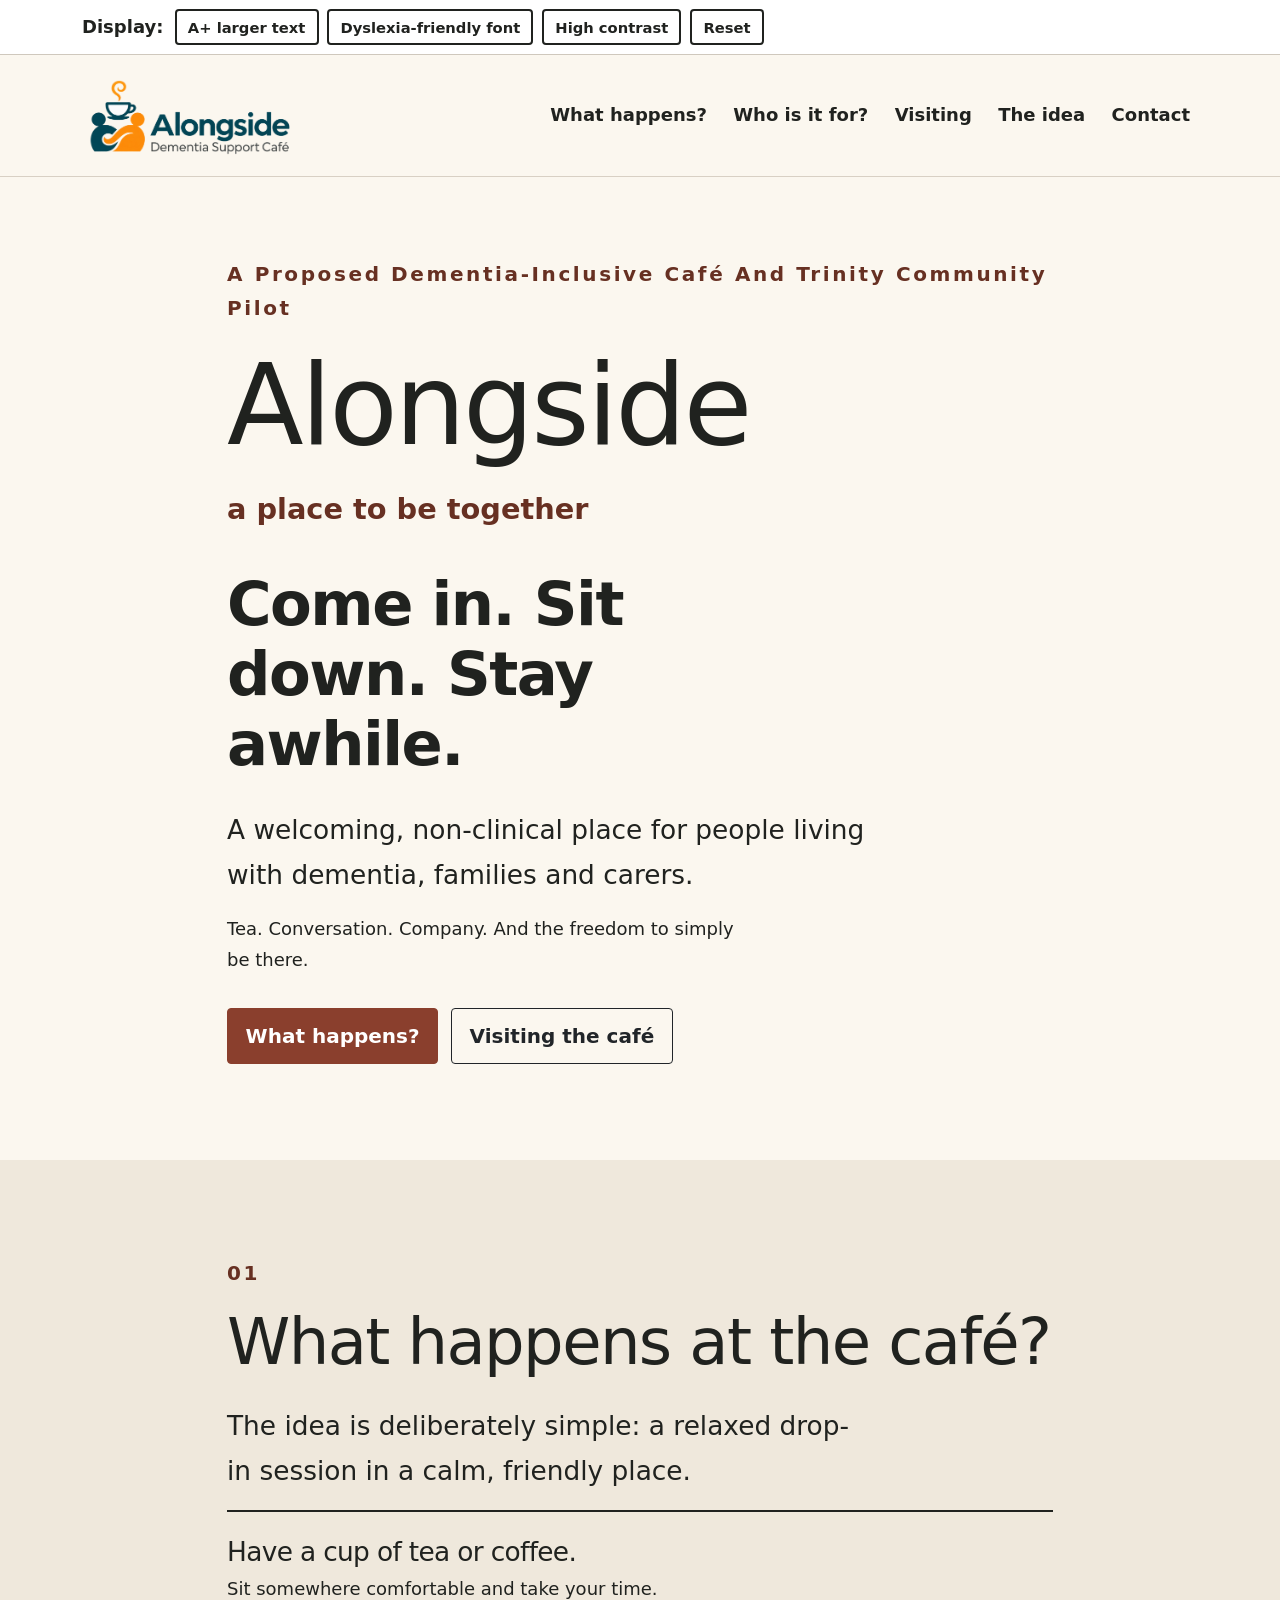
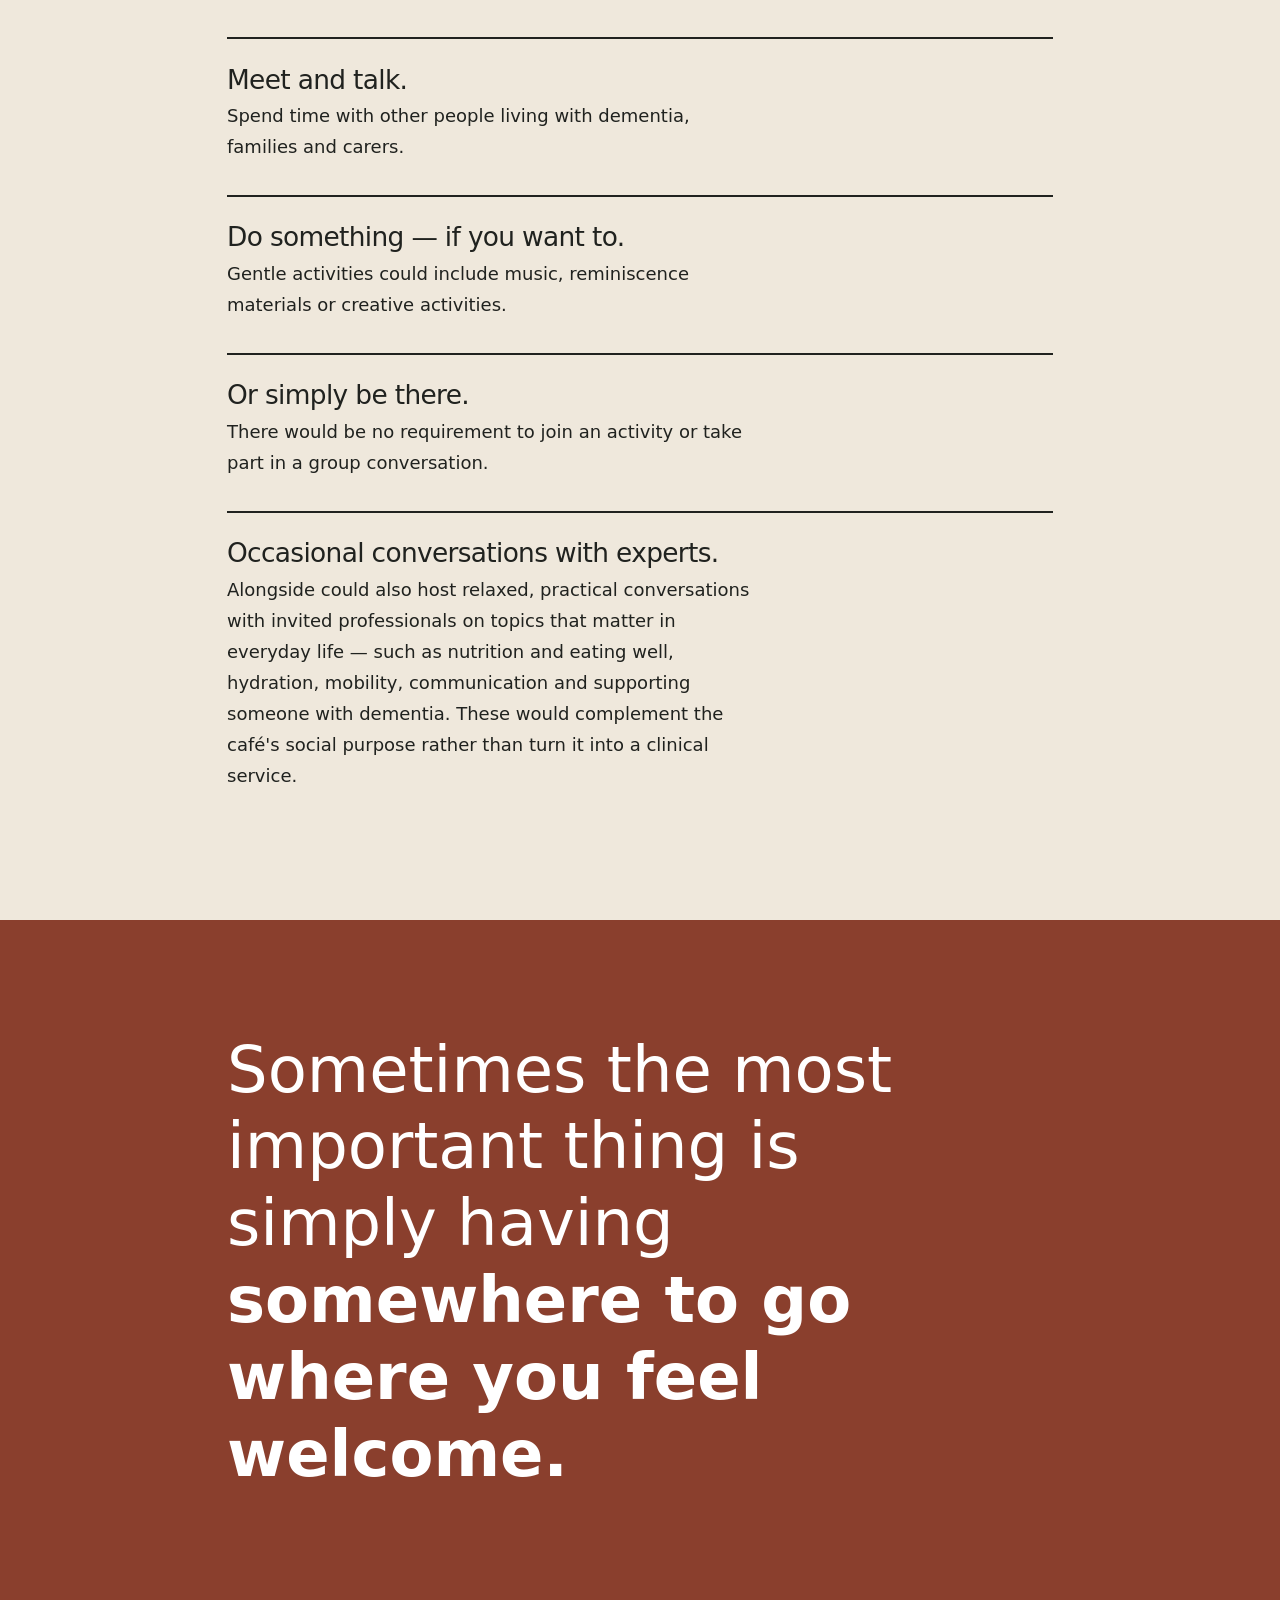
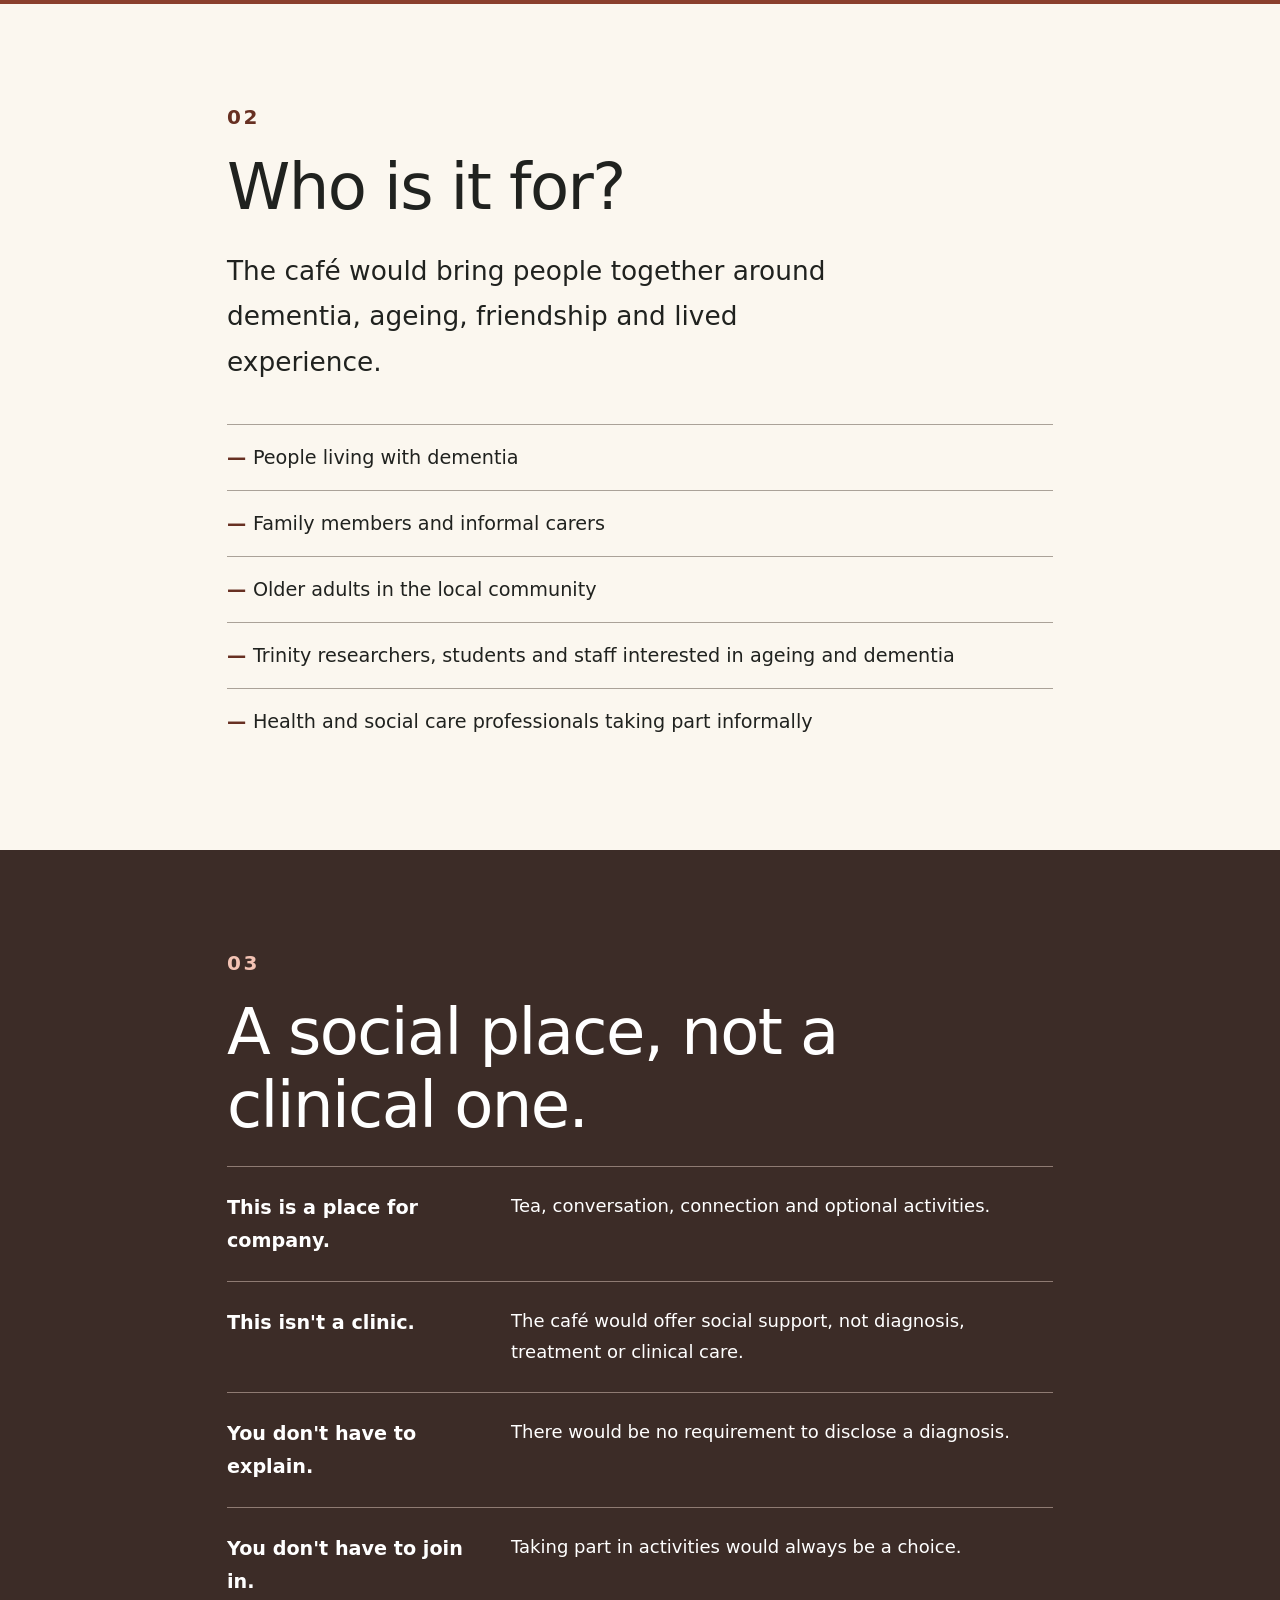
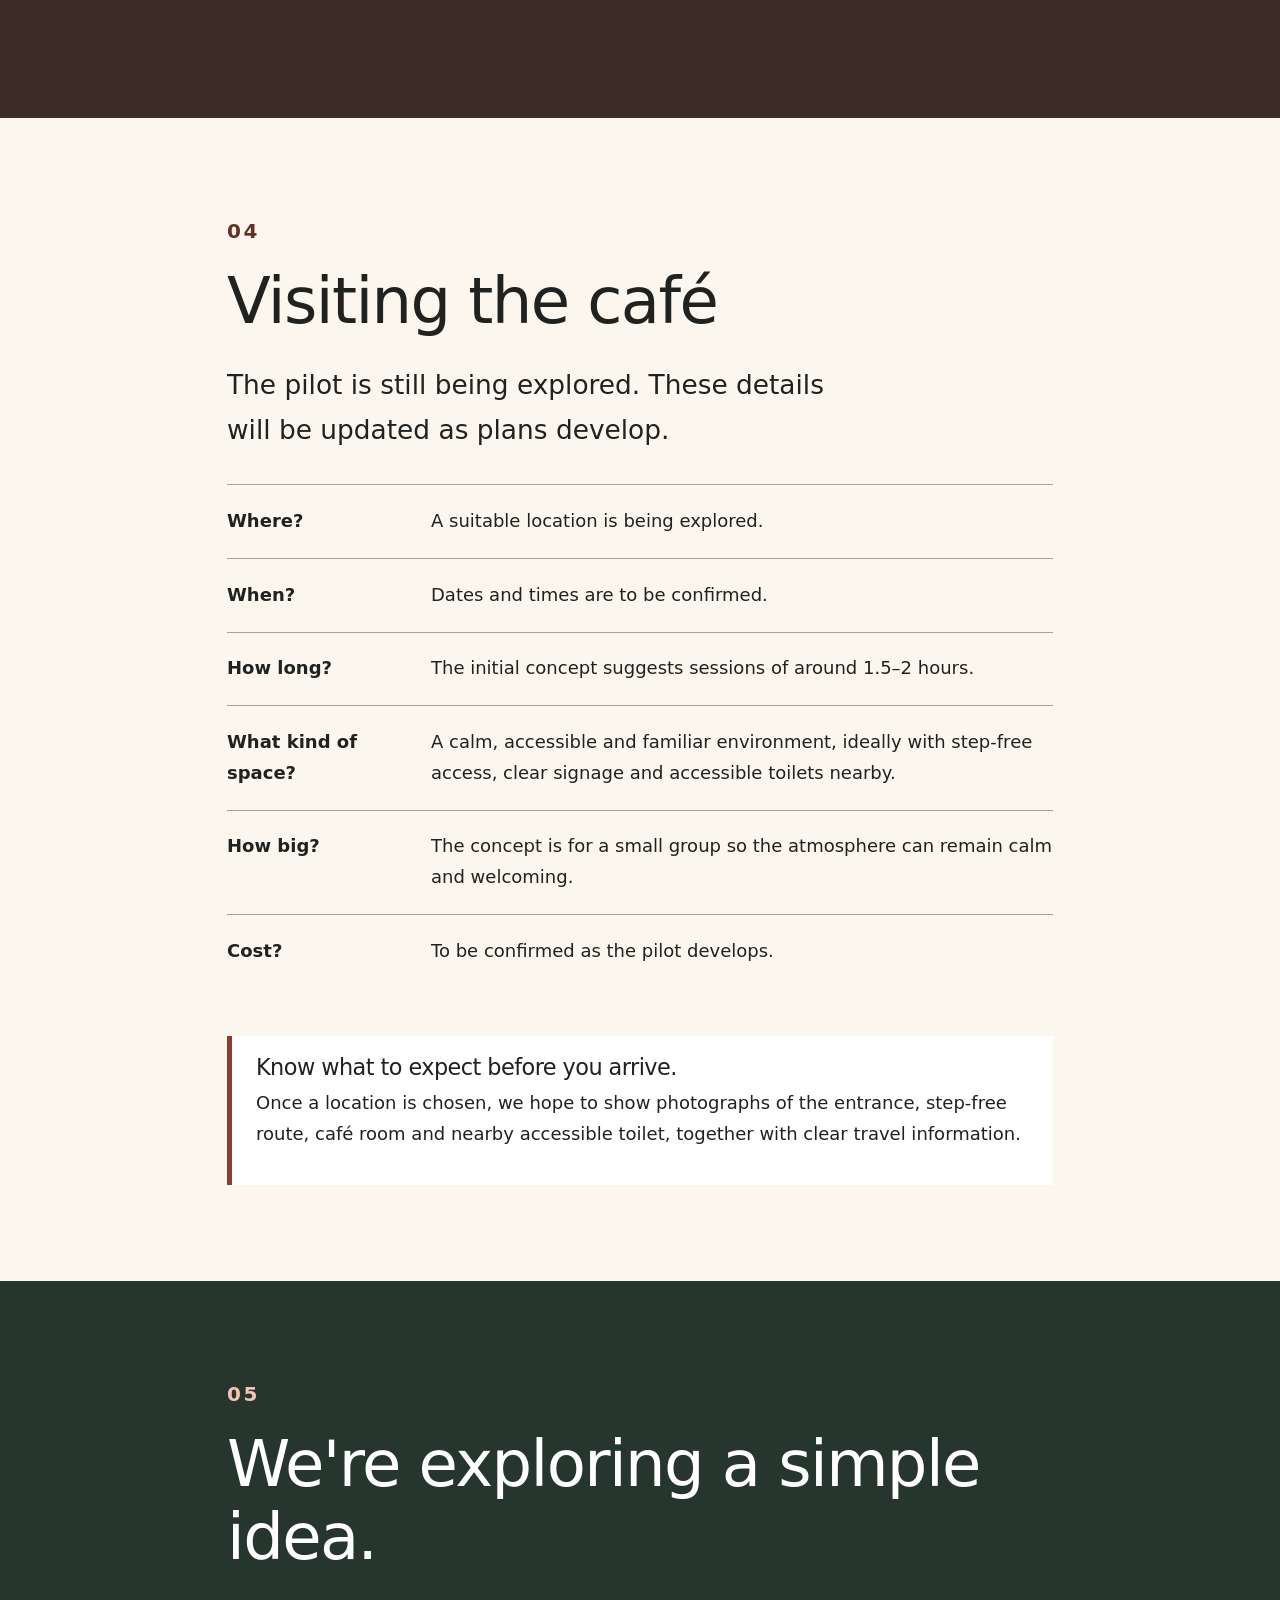
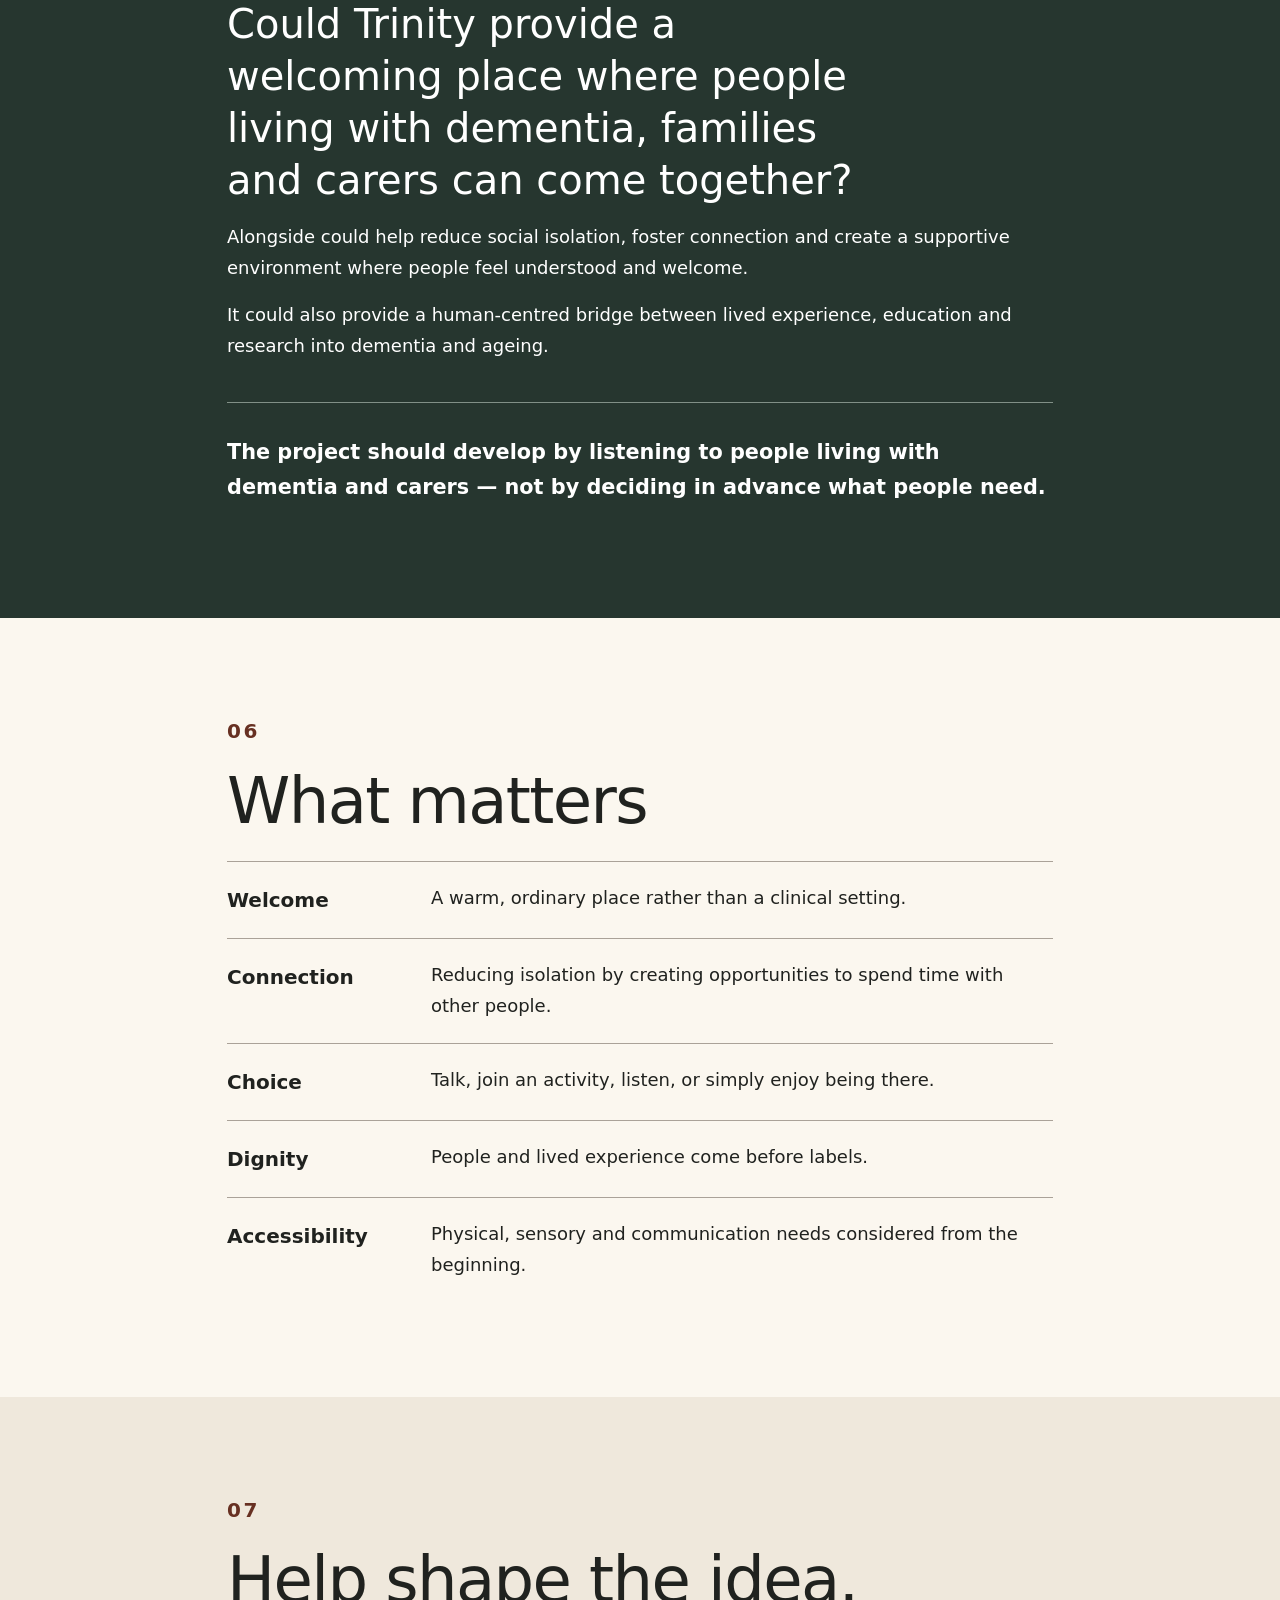
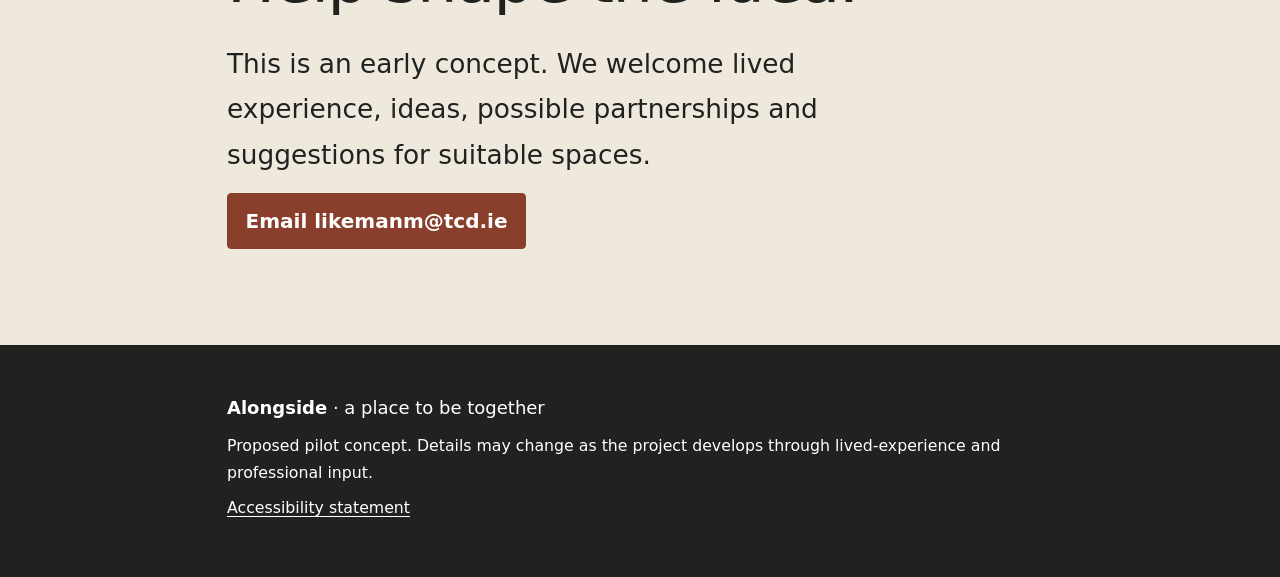
==== index.html @ c0d6a6c4 "add favicon" ====
<!doctype html>
<html lang="en">
  <head>
    <meta charset="utf-8" />
    <meta name="viewport" content="width=device-width, initial-scale=1" />
    <meta
      name="description"
      content="Dementia Café — a proposed welcoming, accessible and non-clinical Trinity community café pilot for people living with dementia, families and carers."
    />
    <link rel="icon" type="image/x-icon" href="favicon.ico" />
    <link rel="icon" type="image/png" sizes="32x32" href="favicon-32x32.png" />
    <title>Alongside | a place to be together</title>
    <link
      href="https://cdn.jsdelivr.net/npm/bootstrap@5.3.3/dist/css/bootstrap.min.css"
      rel="stylesheet"
    />
    <link rel="stylesheet" href="css/style.css" />
  </head>
  <body>
    <a class="skip-link" href="#main">Skip to main content</a>

    <div class="accessibility-bar" aria-label="Display options">
      <div class="container">
        <span class="accessibility-label">Display:</span>
        <button
          type="button"
          class="accessibility-control"
          id="textIncrease"
          aria-pressed="false"
        >
          A+ larger text
        </button>
        <button
          type="button"
          class="accessibility-control"
          id="dyslexicFont"
          aria-pressed="false"
        >
          Dyslexia-friendly font
        </button>
        <button
          type="button"
          class="accessibility-control"
          id="highContrast"
          aria-pressed="false"
        >
          High contrast
        </button>
        <button type="button" class="accessibility-control" id="resetDisplay">
          Reset
        </button>
      </div>
    </div>

    <header class="site-header">
      <nav class="navbar navbar-expand-md" aria-label="Main navigation">
        <div class="container">
          <a
            class="navbar-brand logo-brand"
            href="#home"
            aria-label="Alongside home"
          >
            <img
              src="alongside_logo.png"
              class="site-logo"
              alt="Alongside — Dementia Support Café"
            />
          </a>
          <button
            class="navbar-toggler"
            type="button"
            data-bs-toggle="collapse"
            data-bs-target="#mainNav"
            aria-controls="mainNav"
            aria-expanded="false"
            aria-label="Open navigation"
          >
            <span class="navbar-toggler-icon"></span>
          </button>
          <div class="collapse navbar-collapse" id="mainNav">
            <ul class="navbar-nav ms-auto">
              <li class="nav-item">
                <a class="nav-link" href="#what">What happens?</a>
              </li>
              <li class="nav-item">
                <a class="nav-link" href="#for">Who is it for?</a>
              </li>
              <li class="nav-item">
                <a class="nav-link" href="#visiting">Visiting</a>
              </li>
              <li class="nav-item">
                <a class="nav-link" href="#idea">The idea</a>
              </li>
              <li class="nav-item">
                <a class="nav-link" href="#contact">Contact</a>
              </li>
            </ul>
          </div>
        </div>
      </nav>
    </header>

    <main id="main">
      <section id="home" class="welcome" aria-labelledby="welcome-title">
        <div class="container narrow">
          <p class="eyebrow">
            A proposed dementia-inclusive café and Trinity community pilot
          </p>
          <h1 id="welcome-title">Alongside</h1>
          <p class="hero-tagline">a place to be together</p>
          <p class="invitation">Come in. Sit down. Stay awhile.</p>
          <p class="welcome-lead">
            A welcoming, non-clinical place for people living with dementia,
            families and carers.
          </p>
          <p class="welcome-copy">
            Tea. Conversation. Company. And the freedom to simply be there.
          </p>
          <div class="actions">
            <a class="btn btn-primary btn-lg" href="#what">What happens?</a>
            <a class="btn btn-outline-dark btn-lg" href="#visiting"
              >Visiting the café</a
            >
          </div>
        </div>
      </section>

      <section id="what" class="section soft" aria-labelledby="what-title">
        <div class="container narrow">
          <p class="num" aria-hidden="true">01</p>
          <h2 id="what-title">What happens at the café?</h2>
          <p class="intro">
            The idea is deliberately simple: a relaxed drop-in session in a
            calm, friendly place.
          </p>

          <div class="step">
            <h3>Have a cup of tea or coffee.</h3>
            <p>Sit somewhere comfortable and take your time.</p>
          </div>
          <div class="step">
            <h3>Meet and talk.</h3>
            <p>
              Spend time with other people living with dementia, families and
              carers.
            </p>
          </div>
          <div class="step">
            <h3>Do something — if you want to.</h3>
            <p>
              Gentle activities could include music, reminiscence materials or
              creative activities.
            </p>
          </div>
          <div class="step">
            <h3>Or simply be there.</h3>
            <p>
              There would be no requirement to join an activity or take part in
              a group conversation.
            </p>
          </div>
          <div class="step">
            <h3>Occasional conversations with experts.</h3>
            <p>
              Alongside could also host relaxed, practical conversations with
              invited professionals on topics that matter in everyday life —
              such as nutrition and eating well, hydration, mobility,
              communication and supporting someone with dementia. These would
              complement the café's social purpose rather than turn it into a
              clinical service.
            </p>
          </div>
        </div>
      </section>

      <section class="statement" aria-label="A simple message">
        <div class="container narrow">
          <p>
            Sometimes the most important thing is simply having
            <strong>somewhere to go where you feel welcome.</strong>
          </p>
        </div>
      </section>

      <section id="for" class="section" aria-labelledby="for-title">
        <div class="container narrow">
          <p class="num" aria-hidden="true">02</p>
          <h2 id="for-title">Who is it for?</h2>
          <p class="intro">
            The café would bring people together around dementia, ageing,
            friendship and lived experience.
          </p>
          <ul class="people-list">
            <li>People living with dementia</li>
            <li>Family members and informal carers</li>
            <li>Older adults in the local community</li>
            <li>
              Trinity researchers, students and staff interested in ageing and
              dementia
            </li>
            <li>Health and social care professionals taking part informally</li>
          </ul>
        </div>
      </section>

      <section class="section boundaries" aria-labelledby="is-title">
        <div class="container narrow">
          <p class="num light" aria-hidden="true">03</p>
          <h2 id="is-title">A social place, not a clinical one.</h2>
          <div class="boundary-row">
            <p>
              <strong>This is a place for company.</strong
              ><span
                >Tea, conversation, connection and optional activities.</span
              >
            </p>
            <p>
              <strong>This isn't a clinic.</strong
              ><span
                >The café would offer social support, not diagnosis, treatment
                or clinical care.</span
              >
            </p>
            <p>
              <strong>You don't have to explain.</strong
              ><span
                >There would be no requirement to disclose a diagnosis.</span
              >
            </p>
            <p>
              <strong>You don't have to join in.</strong
              ><span>Taking part in activities would always be a choice.</span>
            </p>
          </div>
        </div>
      </section>

      <section id="visiting" class="section" aria-labelledby="visiting-title">
        <div class="container narrow">
          <p class="num" aria-hidden="true">04</p>
          <h2 id="visiting-title">Visiting the café</h2>
          <p class="intro">
            The pilot is still being explored. These details will be updated as
            plans develop.
          </p>

          <dl class="facts">
            <div>
              <dt>Where?</dt>
              <dd>A suitable location is being explored.</dd>
            </div>
            <div>
              <dt>When?</dt>
              <dd>Dates and times are to be confirmed.</dd>
            </div>
            <div>
              <dt>How long?</dt>
              <dd>
                The initial concept suggests sessions of around 1.5–2 hours.
              </dd>
            </div>
            <div>
              <dt>What kind of space?</dt>
              <dd>
                A calm, accessible and familiar environment, ideally with
                step-free access, clear signage and accessible toilets nearby.
              </dd>
            </div>
            <div>
              <dt>How big?</dt>
              <dd>
                The concept is for a small group so the atmosphere can remain
                calm and welcoming.
              </dd>
            </div>
            <div>
              <dt>Cost?</dt>
              <dd>To be confirmed as the pilot develops.</dd>
            </div>
          </dl>

          <aside class="visit-note" aria-labelledby="before-title">
            <h3 id="before-title">Know what to expect before you arrive.</h3>
            <p>
              Once a location is chosen, we hope to show photographs of the
              entrance, step-free route, café room and nearby accessible toilet,
              together with clear travel information.
            </p>
          </aside>
        </div>
      </section>

      <section id="idea" class="section dark" aria-labelledby="idea-title">
        <div class="container narrow">
          <p class="num light" aria-hidden="true">05</p>
          <h2 id="idea-title">We're exploring a simple idea.</h2>
          <p class="big-question">
            Could Trinity provide a welcoming place where people living with
            dementia, families and carers can come together?
          </p>
          <p>
            Alongside could help reduce social isolation, foster connection and
            create a supportive environment where people feel understood and
            welcome.
          </p>
          <p>
            It could also provide a human-centred bridge between lived
            experience, education and research into dementia and ageing.
          </p>
          <p class="emphasis">
            The project should develop by listening to people living with
            dementia and carers — not by deciding in advance what people need.
          </p>
        </div>
      </section>

      <section class="section" aria-labelledby="values-title">
        <div class="container narrow">
          <p class="num" aria-hidden="true">06</p>
          <h2 id="values-title">What matters</h2>
          <div class="values">
            <p>
              <strong>Welcome</strong
              ><span
                >A warm, ordinary place rather than a clinical setting.</span
              >
            </p>
            <p>
              <strong>Connection</strong
              ><span
                >Reducing isolation by creating opportunities to spend time with
                other people.</span
              >
            </p>
            <p>
              <strong>Choice</strong
              ><span
                >Talk, join an activity, listen, or simply enjoy being
                there.</span
              >
            </p>
            <p>
              <strong>Dignity</strong
              ><span>People and lived experience come before labels.</span>
            </p>
            <p>
              <strong>Accessibility</strong
              ><span
                >Physical, sensory and communication needs considered from the
                beginning.</span
              >
            </p>
          </div>
        </div>
      </section>

      <section
        id="contact"
        class="section soft"
        aria-labelledby="contact-title"
      >
        <div class="container narrow">
          <p class="num" aria-hidden="true">07</p>
          <h2 id="contact-title">Help shape the idea.</h2>
          <p class="intro">
            This is an early concept. We welcome lived experience, ideas,
            possible partnerships and suggestions for suitable spaces.
          </p>
          <a
            class="btn btn-primary btn-lg"
            href="mailto:likemanm@tcd.ie?subject=Alongside%20dementia-inclusive%20caf%C3%A9"
            >Email likemanm@tcd.ie</a
          >
        </div>
      </section>
    </main>

    <footer class="site-footer">
      <div class="container narrow">
        <p>
          <strong>Alongside</strong> <span aria-hidden="true">·</span> a place
          to be together
        </p>
        <p class="small">
          Proposed pilot concept. Details may change as the project develops
          through lived-experience and professional input.
        </p>
        <p class="small">
          <a href="accessibility.html">Accessibility statement</a>
        </p>
      </div>
    </footer>

    <script src="https://cdn.jsdelivr.net/npm/bootstrap@5.3.3/dist/js/bootstrap.bundle.min.js"></script>
    <script src="js/accessibility.js"></script>
  </body>
</html>
---- css/style.css ----
:root{--ink:#20221f;--paper:#fbf7ef;--soft:#efe8dc;--accent:#8a3f2d;--accent-dark:#673022;--deep:#26362f;--white:#fff;--focus:#005fcc}
html{scroll-padding-top:6rem}body{margin:0;color:var(--ink);background:var(--paper);font-family:system-ui,-apple-system,BlinkMacSystemFont,"Segoe UI",sans-serif;font-size:1.125rem;line-height:1.72}a{color:var(--accent-dark);text-underline-offset:.2em}:focus-visible{outline:4px solid var(--focus);outline-offset:4px}.skip-link{position:absolute;left:1rem;top:-10rem;z-index:2000;background:#fff;color:#000;padding:.75rem 1rem}.skip-link:focus{top:1rem}.site-header{background:var(--paper);border-bottom:1px solid #d8d0c4}.navbar{padding:1rem 0}.navbar-brand{color:var(--ink);line-height:1.1;white-space:normal}.brand-name,.brand-note{display:block}.brand-name{font-size:1.25rem;font-weight:800}.brand-note{font-size:.82rem;margin-top:.25rem}.nav-link{color:var(--ink);font-weight:650;margin-left:.65rem}.nav-link:hover,.nav-link:focus{color:var(--accent-dark);text-decoration:underline}.narrow{max-width:850px}.welcome{min-height:74vh;display:flex;align-items:center;padding:5rem 0 6rem}.eyebrow,.num{text-transform:capitalize;letter-spacing:.13em;font-size:1.25rem;font-weight:800;color:var(--accent-dark)}h1,h2,h3{line-height:1.14;letter-spacing:-.025em}h1{font-size:clamp(3.3rem,9vw,7rem);max-width:9ch;margin:.7rem 0 1.8rem}h2{font-size:clamp(2.2rem,5vw,4.25rem);margin-bottom:1.5rem}.welcome-lead,.intro{font-size:clamp(1.3rem,2.3vw,1.65rem);max-width:38ch}.welcome-copy{max-width:46ch}.actions{display:flex;gap:.8rem;flex-wrap:wrap;margin-top:2rem}.btn{border-radius:.25rem;font-weight:750;padding:.75rem 1.1rem}.btn-primary{--bs-btn-bg:var(--accent);--bs-btn-border-color:var(--accent);--bs-btn-hover-bg:var(--accent-dark);--bs-btn-hover-border-color:var(--accent-dark);--bs-btn-active-bg:var(--accent-dark);--bs-btn-active-border-color:var(--accent-dark)}.section{padding:6rem 0}.soft{background:var(--soft)}.step{border-top:2px solid var(--ink);padding:1.6rem 0 2rem}.step h3{font-size:1.65rem;margin-bottom:.4rem}.step p{margin:0;max-width:47ch}.statement{padding:7rem 0;background:var(--accent);color:#fff}.statement p{font-size:clamp(2rem,5vw,4rem);line-height:1.2;max-width:18ch;margin:0}.people-list{list-style:none;padding:0;margin:2.5rem 0 0}.people-list li{border-top:1px solid #aaa298;padding:1rem 0;font-size:1.2rem}.people-list li::before{content:"— ";font-weight:800;color:var(--accent-dark)}.boundaries{background:#3c2c27;color:#fff}.num.light{color:#f3c3b4}.boundary-row p{display:grid;grid-template-columns:260px 1fr;gap:1.5rem;border-top:1px solid #8f7b73;padding:1.5rem 0;margin:0}.boundary-row strong{font-size:1.2rem}.boundary-row span{display:block}.facts{margin:2rem 0 3rem}.facts div,.values p{display:grid;grid-template-columns:180px 1fr;gap:1.5rem;border-top:1px solid #aaa298;padding:1.3rem 0;margin:0}.facts dt,.values strong{font-weight:800}.facts dd{margin:0}.visit-note{border-left:5px solid var(--accent);padding:1.2rem 1.5rem;background:#fff}.visit-note h3{font-size:1.4rem}.dark{background:var(--deep);color:#fff}.big-question{font-size:clamp(1.7rem,3.5vw,2.5rem);line-height:1.3;max-width:26ch}.emphasis{margin-top:2.5rem;padding-top:2rem;border-top:1px solid #819087;font-size:1.3rem;font-weight:650}.values strong{font-size:1.25rem}.values span{display:block}.site-footer{padding:3rem 0;background:var(--ink);color:#fff}.site-footer a{color:#fff}.site-footer p{margin-bottom:.5rem}@media(max-width:767.98px){body{font-size:1.05rem}.welcome{min-height:auto;padding:4rem 0}.section{padding:4rem 0}.statement{padding:5rem 0}.facts div,.values p,.boundary-row p{grid-template-columns:1fr;gap:.35rem}.nav-link{margin-left:0;padding:.65rem 0}}@media(prefers-reduced-motion:reduce){*,*::before,*::after{scroll-behavior:auto!important;transition:none!important;animation:none!important}}

/* Optional OpenDyslexic files:
   Copy your own OpenDyslexic-Regular.woff2 and OpenDyslexic-Bold.woff2
   into /fonts to activate the supplied font. */
@font-face{font-family:"OpenDyslexic";src:url("../fonts/OpenDyslexic-Regular.woff2") format("woff2");font-weight:400;font-style:normal;font-display:swap}
@font-face{font-family:"OpenDyslexic";src:url("../fonts/OpenDyslexic-Bold.woff2") format("woff2");font-weight:700 900;font-style:normal;font-display:swap}

.accessibility-bar{background:#fff;border-bottom:1px solid #cfc8bd;padding:.55rem 0}
.accessibility-bar .container{display:flex;align-items:center;gap:.55rem;flex-wrap:wrap}
.accessibility-label{font-weight:800;margin-right:.15rem}
.accessibility-control{appearance:none;background:#fff;color:#20221f;border:2px solid #20221f;border-radius:.25rem;padding:.42rem .7rem;font:inherit;font-size:.92rem;font-weight:700;line-height:1.3}
.accessibility-control:hover,.accessibility-control[aria-pressed="true"]{background:#20221f;color:#fff}
.accessibility-control:focus-visible{outline:4px solid var(--focus);outline-offset:3px}

body.large-text{font-size:1.35rem}
body.large-text .nav-link,body.large-text .accessibility-control{font-size:1rem}
body.dyslexic-font{font-family:"OpenDyslexic",Verdana,Arial,sans-serif;letter-spacing:.02em;word-spacing:.06em}
body.dyslexic-font p,body.dyslexic-font li,body.dyslexic-font dd{line-height:1.9}

body.high-contrast{--ink:#fff;--paper:#000;--soft:#000;--accent:#ffeb3b;--accent-dark:#00ffff;--deep:#000;--focus:#ffeb3b;background:#000;color:#fff}
body.high-contrast .site-header,body.high-contrast .accessibility-bar,body.high-contrast .soft,body.high-contrast .dark,body.high-contrast .boundaries,body.high-contrast .statement,body.high-contrast .visit-note,body.high-contrast .site-footer{background:#000!important;color:#fff!important;border-color:#fff!important}
body.high-contrast a:not(.btn){color:#00ffff!important}
body.high-contrast .navbar-brand,body.high-contrast .nav-link{color:#fff!important}
body.high-contrast .navbar-toggler{background:#fff}
body.high-contrast .accessibility-control{background:#000;color:#fff;border-color:#fff}
body.high-contrast .accessibility-control:hover,body.high-contrast .accessibility-control[aria-pressed="true"]{background:#ffeb3b;color:#000}
body.high-contrast .btn-primary{--bs-btn-bg:#ffeb3b;--bs-btn-border-color:#ffeb3b;--bs-btn-color:#000;--bs-btn-hover-bg:#fff;--bs-btn-hover-border-color:#fff;--bs-btn-hover-color:#000}
body.high-contrast .btn-outline-dark{color:#fff;border-color:#fff}
body.high-contrast .num,body.high-contrast .eyebrow,body.high-contrast .num.light{color:#ffeb3b}
body.high-contrast .people-list li::before{color:#ffeb3b}
body.high-contrast .facts div,body.high-contrast .values p,body.high-contrast .boundary-row p,body.high-contrast .step{border-color:#fff}
@media(max-width:767.98px){.accessibility-label{width:100%}.accessibility-control{font-size:.88rem}}

/* Alongside identity */
.hero-tagline{font-size:clamp(1.35rem,2.5vw,1.8rem);font-weight:650;margin:-.8rem 0 2.2rem;color:var(--accent-dark)}
.invitation{font-size:clamp(2rem,4.8vw,3.8rem);line-height:1.15;letter-spacing:-.025em;font-weight:750;max-width:12ch;margin:0 0 1.7rem}
body.high-contrast .hero-tagline{color:#ffeb3b}

/* Alongside logo */
.logo-brand{display:inline-flex;align-items:center;padding:.15rem 0}
.site-logo{display:block;width:min(340px,48vw);height:auto;max-height:84px;object-fit:contain;object-position:left center}
body.high-contrast .site-logo{background:#fff;border-radius:.25rem;padding:.2rem}
@media(max-width:767.98px){.site-logo{width:min(245px,68vw);max-height:66px}}
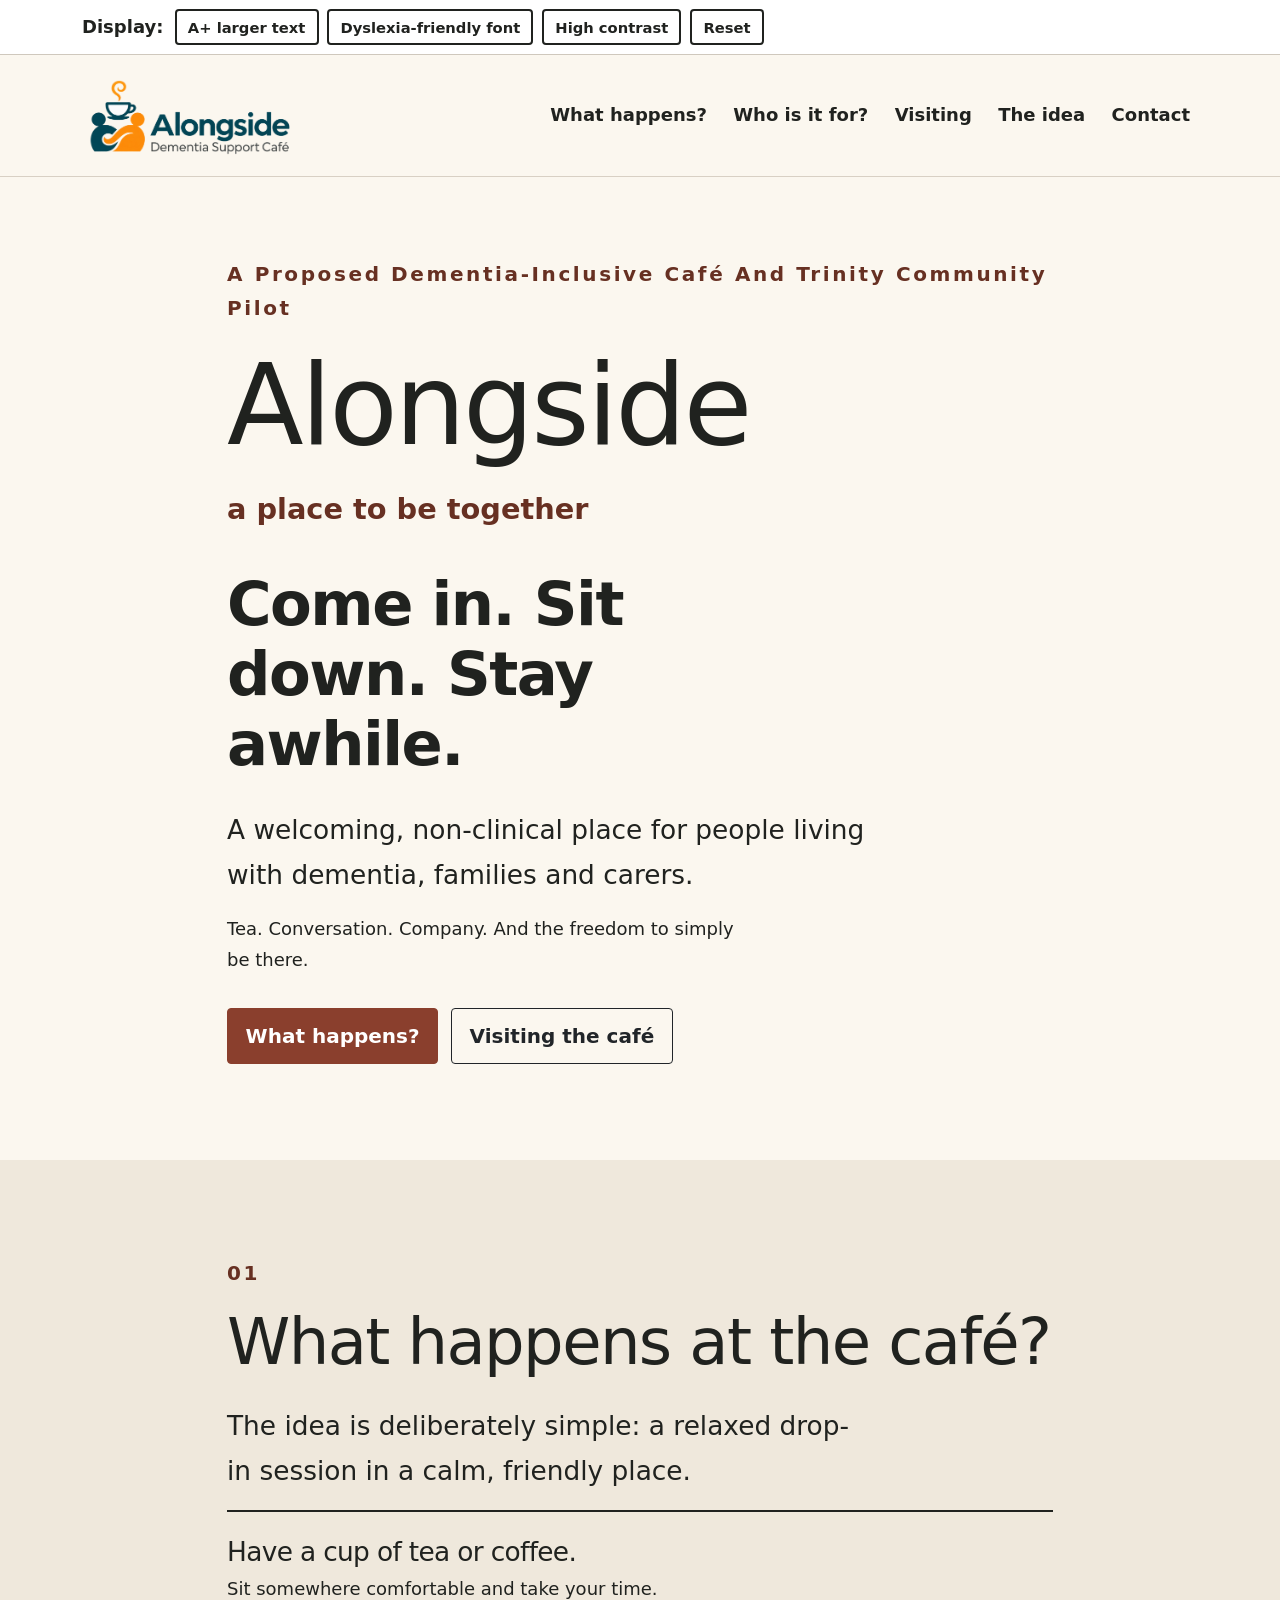
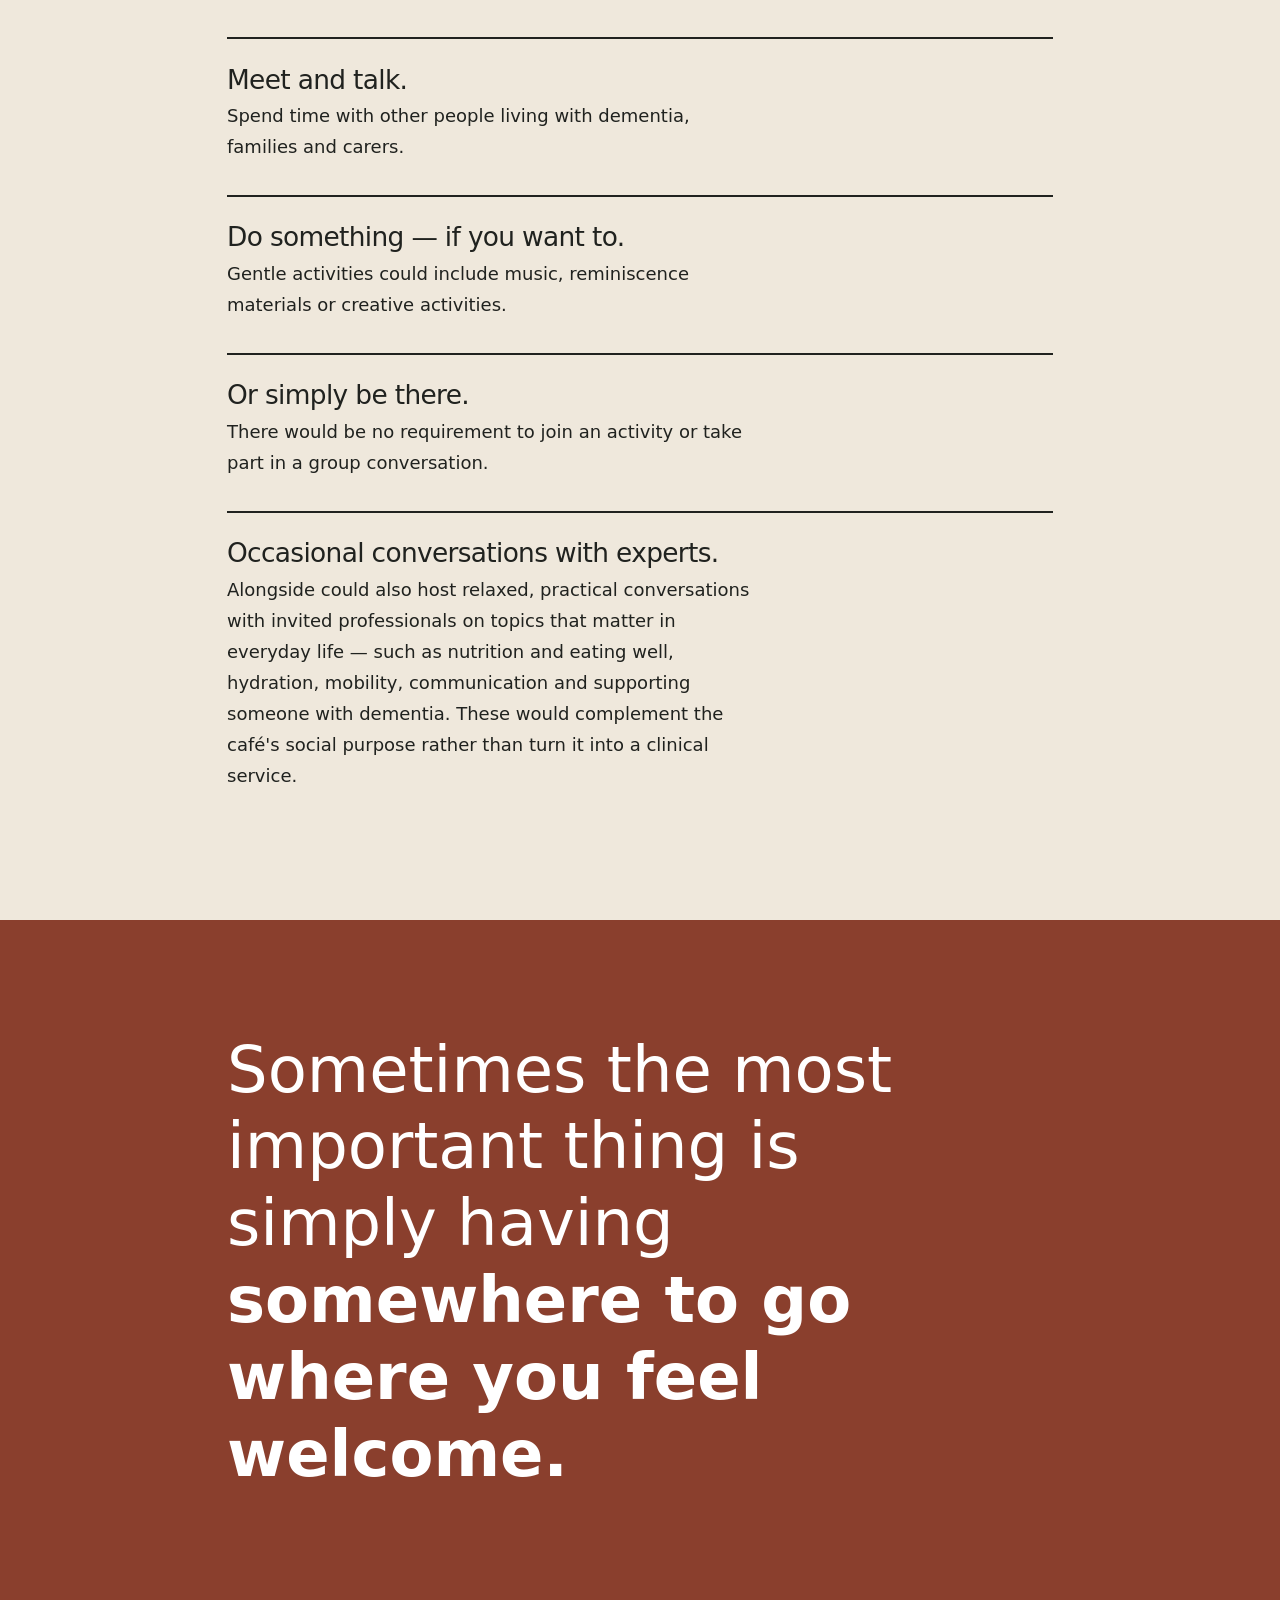
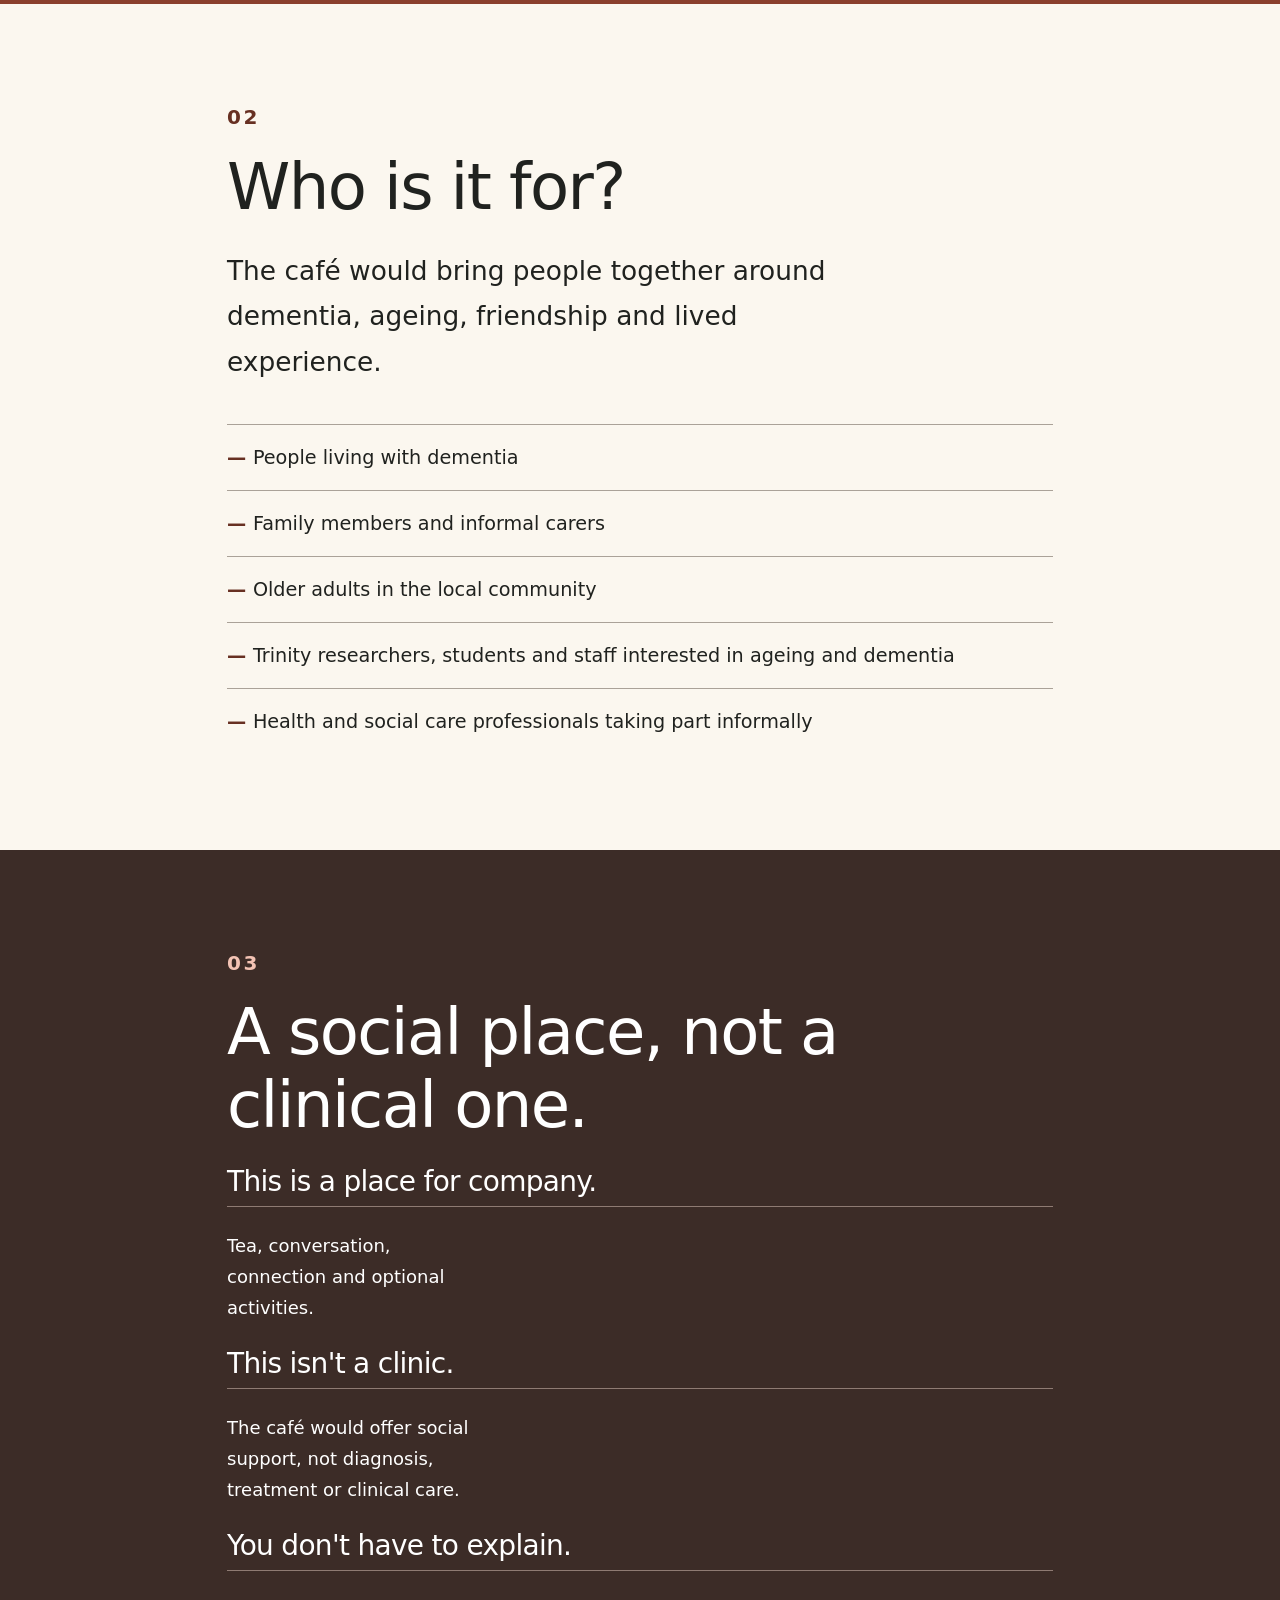
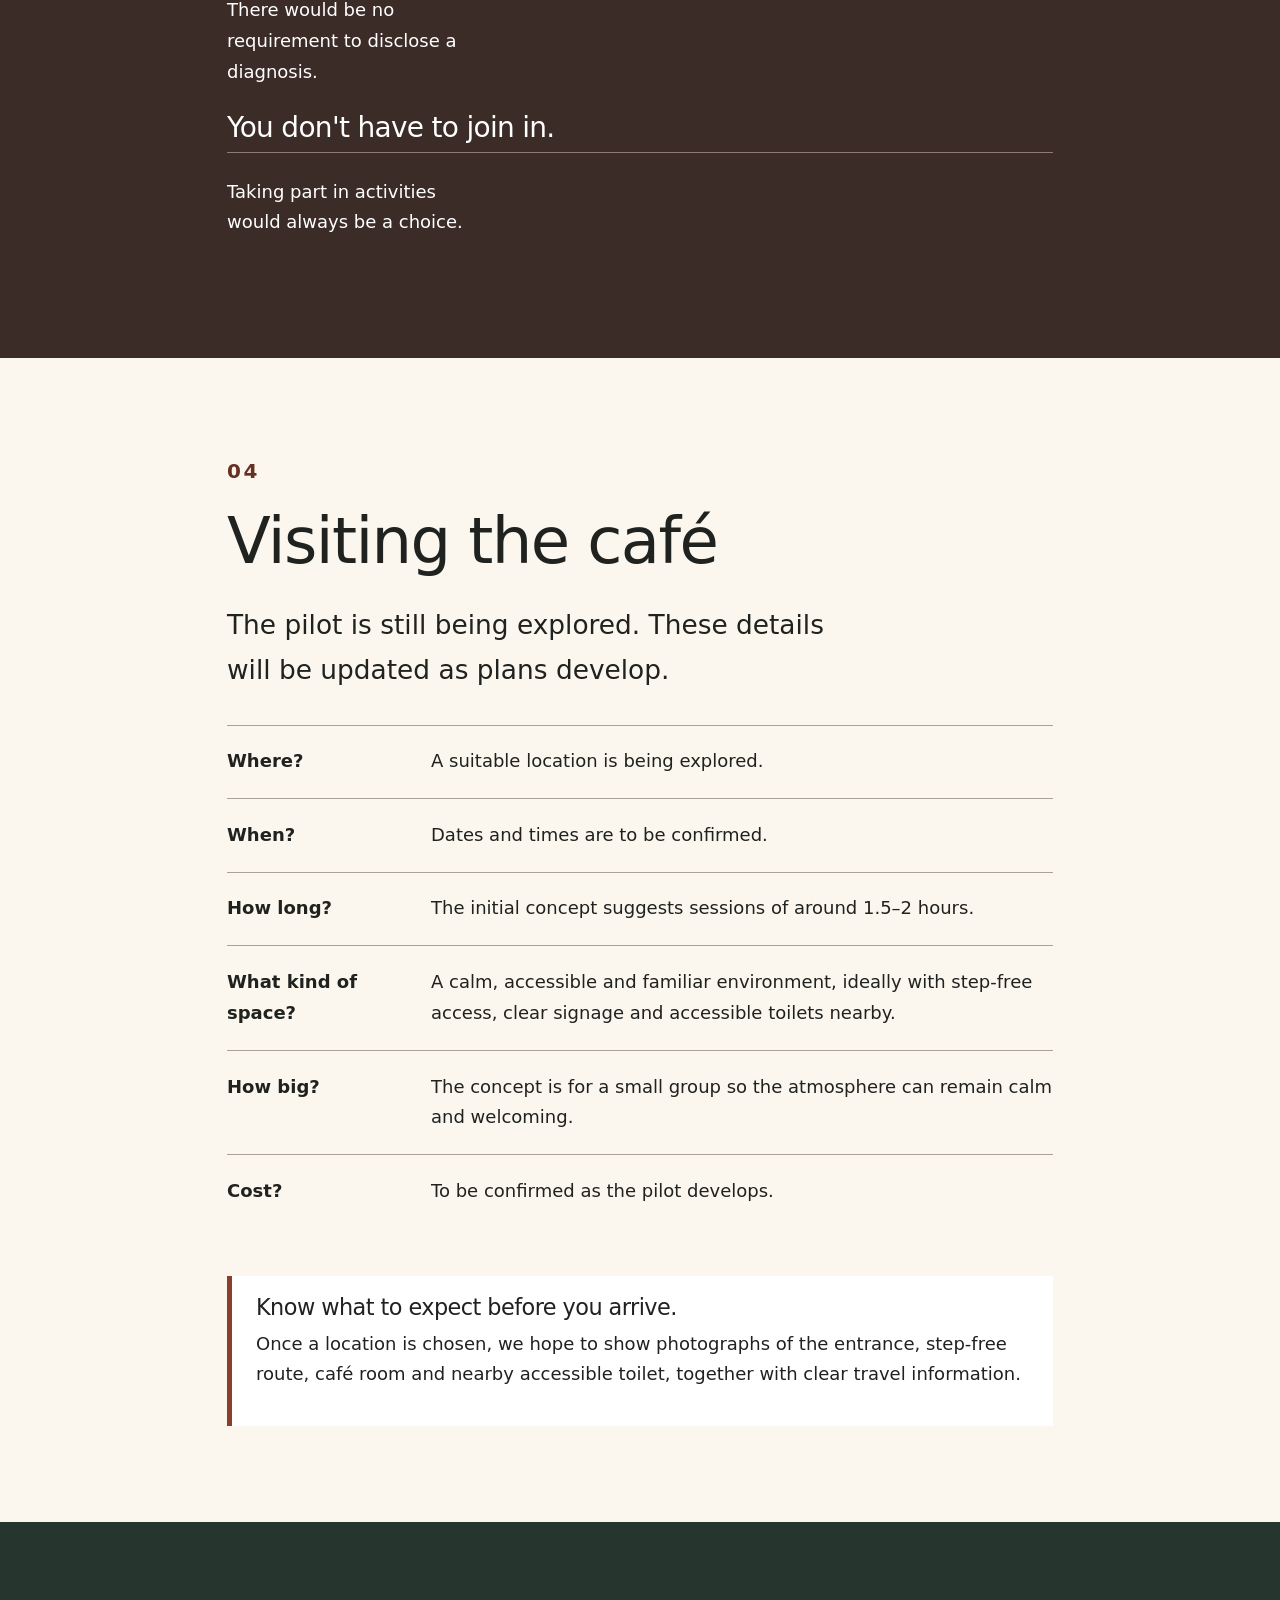
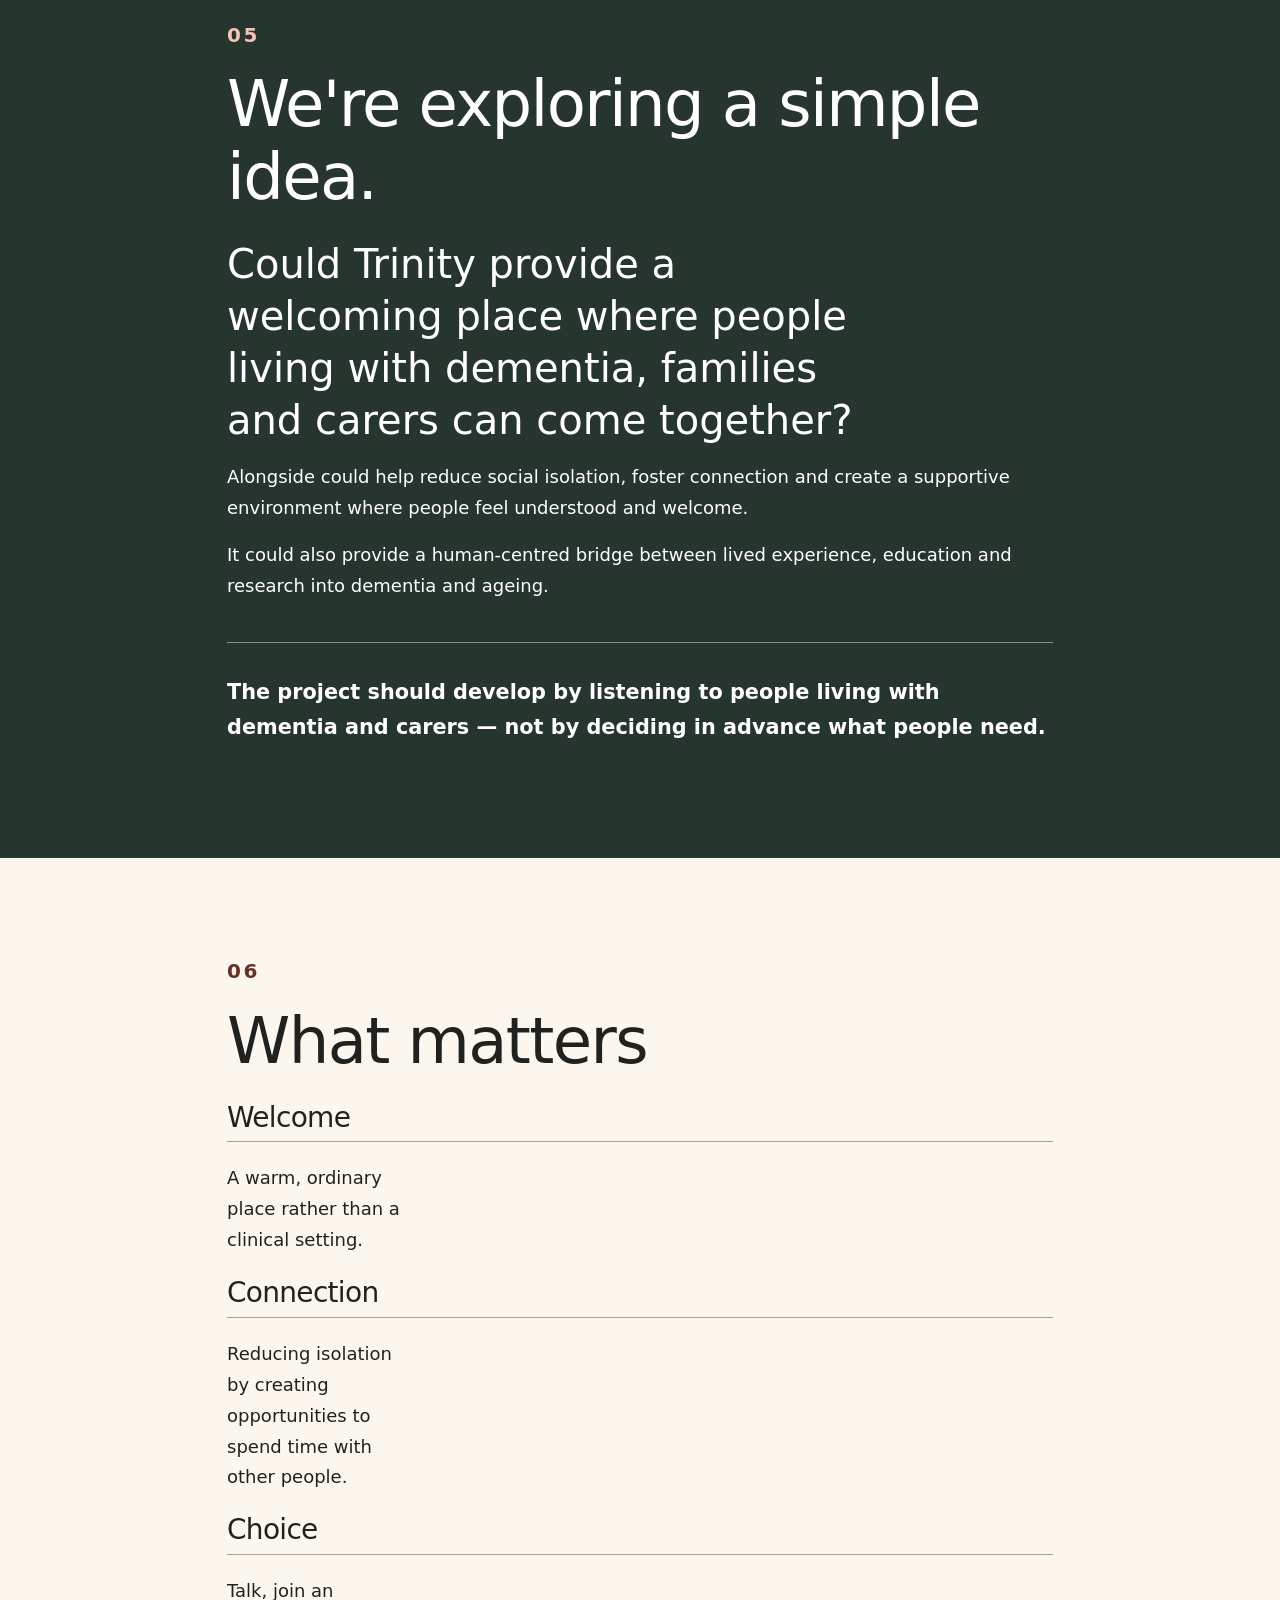
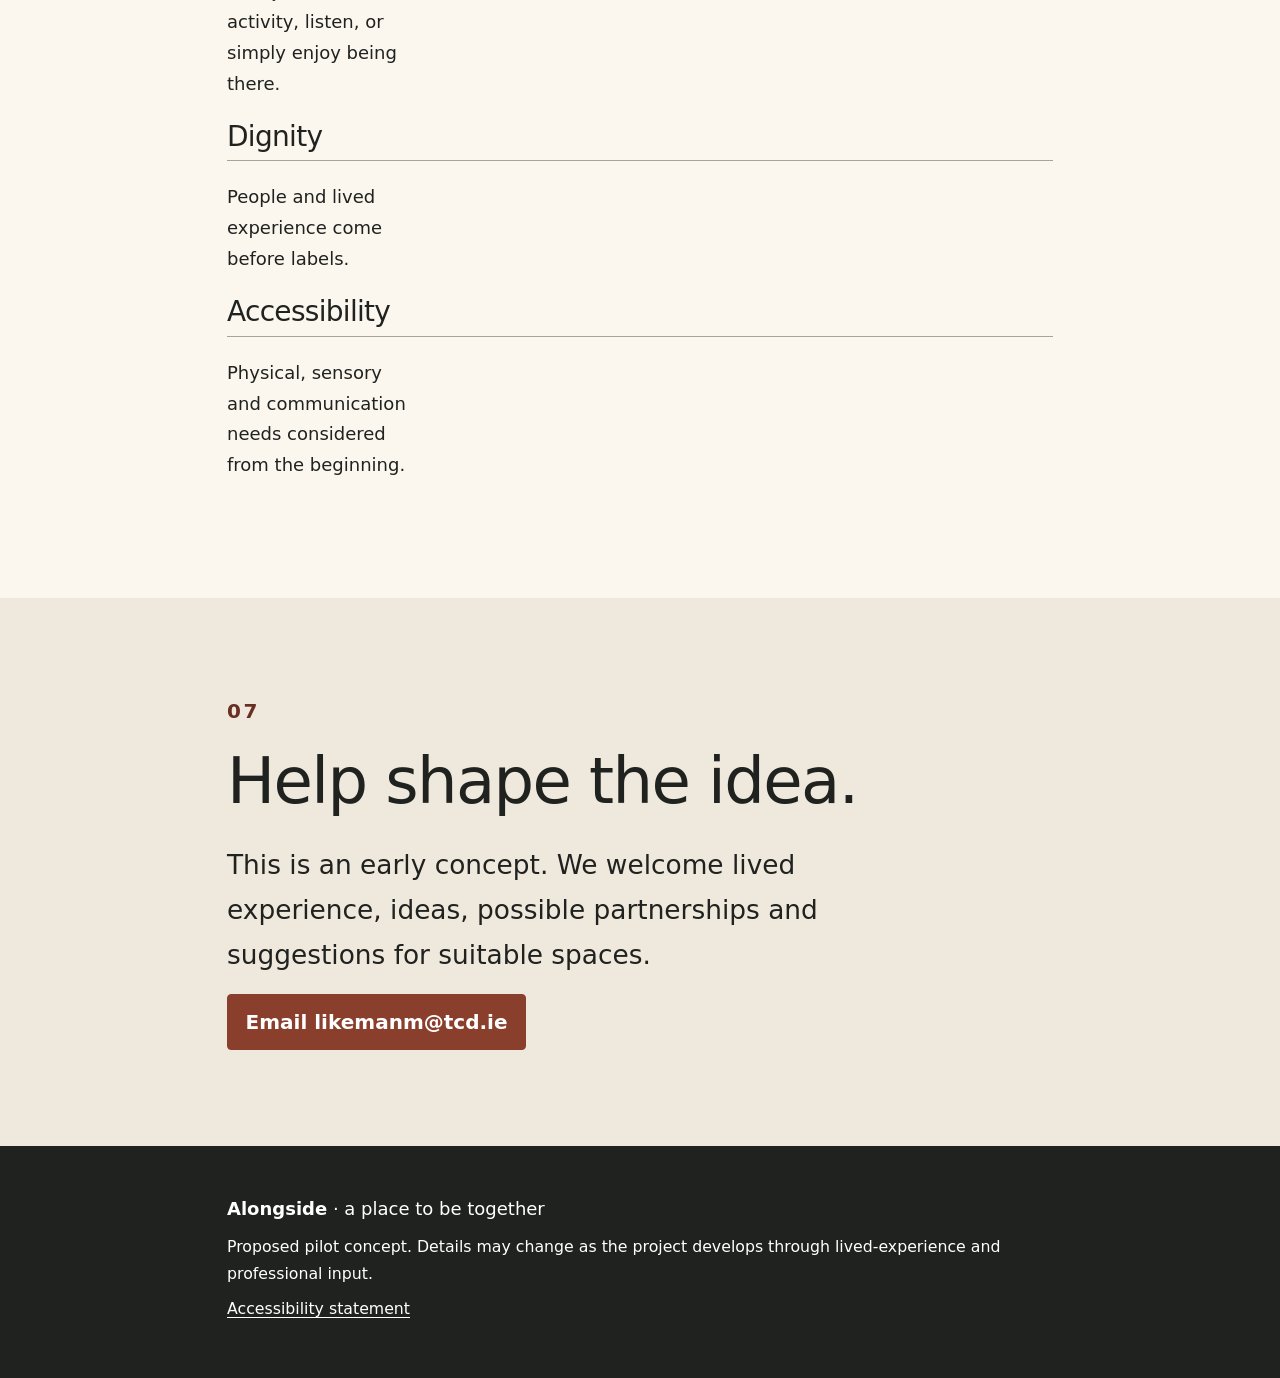
==== commit 4d1e6555: "fixed headings" ====
--- a/index.html
+++ b/index.html
@@ -5,7 +5,7 @@
     <meta name="viewport" content="width=device-width, initial-scale=1" />
     <meta
       name="description"
-      content="Dementia Café — a proposed welcoming, accessible and non-clinical Trinity community café pilot for people living with dementia, families and carers."
+      content="Alongside — a proposed welcoming, accessible and non-clinical dementia-inclusive café and Trinity community pilot for people living with dementia, families and carers."
     />
     <link rel="icon" type="image/x-icon" href="favicon.ico" />
     <link rel="icon" type="image/png" sizes="32x32" href="favicon-32x32.png" />
@@ -208,29 +208,25 @@
           <p class="num light" aria-hidden="true">03</p>
           <h2 id="is-title">A social place, not a clinical one.</h2>
           <div class="boundary-row">
-            <p>
-              <strong>This is a place for company.</strong
-              ><span
-                >Tea, conversation, connection and optional activities.</span
-              >
-            </p>
-            <p>
-              <strong>This isn't a clinic.</strong
-              ><span
-                >The café would offer social support, not diagnosis, treatment
-                or clinical care.</span
-              >
-            </p>
-            <p>
-              <strong>You don't have to explain.</strong
-              ><span
-                >There would be no requirement to disclose a diagnosis.</span
-              >
-            </p>
-            <p>
-              <strong>You don't have to join in.</strong
-              ><span>Taking part in activities would always be a choice.</span>
-            </p>
+            <div class="boundary-item">
+              <h3>This is a place for company.</h3>
+              <p>Tea, conversation, connection and optional activities.</p>
+            </div>
+            <div class="boundary-item">
+              <h3>This isn't a clinic.</h3>
+              <p>
+                The café would offer social support, not diagnosis, treatment or
+                clinical care.
+              </p>
+            </div>
+            <div class="boundary-item">
+              <h3>You don't have to explain.</h3>
+              <p>There would be no requirement to disclose a diagnosis.</p>
+            </div>
+            <div class="boundary-item">
+              <h3>You don't have to join in.</h3>
+              <p>Taking part in activities would always be a choice.</p>
+            </div>
           </div>
         </div>
       </section>
@@ -319,37 +315,34 @@
           <p class="num" aria-hidden="true">06</p>
           <h2 id="values-title">What matters</h2>
           <div class="values">
-            <p>
-              <strong>Welcome</strong
-              ><span
-                >A warm, ordinary place rather than a clinical setting.</span
-              >
-            </p>
-            <p>
-              <strong>Connection</strong
-              ><span
-                >Reducing isolation by creating opportunities to spend time with
-                other people.</span
-              >
-            </p>
-            <p>
-              <strong>Choice</strong
-              ><span
-                >Talk, join an activity, listen, or simply enjoy being
-                there.</span
-              >
-            </p>
-            <p>
-              <strong>Dignity</strong
-              ><span>People and lived experience come before labels.</span>
-            </p>
-            <p>
-              <strong>Accessibility</strong
-              ><span
-                >Physical, sensory and communication needs considered from the
-                beginning.</span
-              >
-            </p>
+            <div class="value">
+              <h3>Welcome</h3>
+              <p>A warm, ordinary place rather than a clinical setting.</p>
+            </div>
+            <div class="value">
+              <h3>Connection</h3>
+              <p>
+                Reducing isolation by creating opportunities to spend time with
+                other people.
+              </p>
+            </div>
+            <div class="value">
+              <h3>Choice</h3>
+              <p>
+                Talk, join an activity, listen, or simply enjoy being there.
+              </p>
+            </div>
+            <div class="value">
+              <h3>Dignity</h3>
+              <p>People and lived experience come before labels.</p>
+            </div>
+            <div class="value">
+              <h3>Accessibility</h3>
+              <p>
+                Physical, sensory and communication needs considered from the
+                beginning.
+              </p>
+            </div>
           </div>
         </div>
       </section>
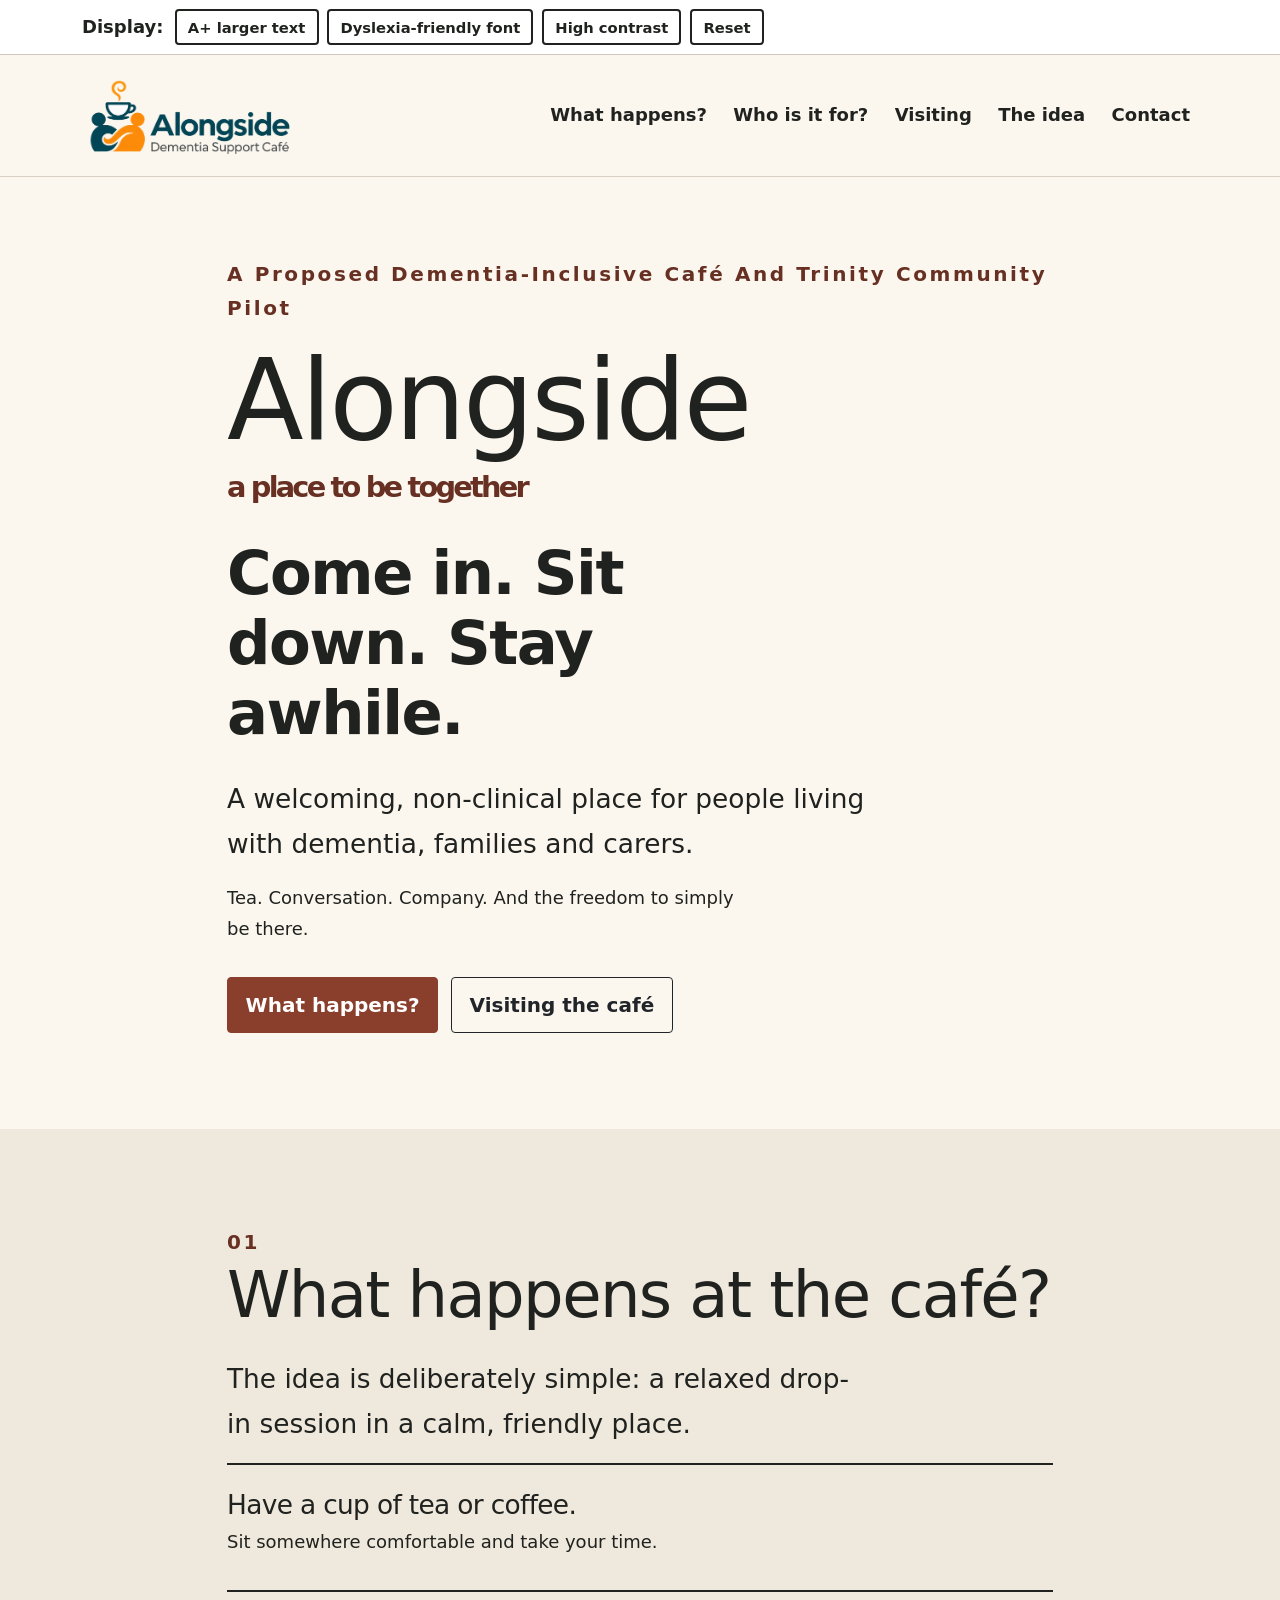
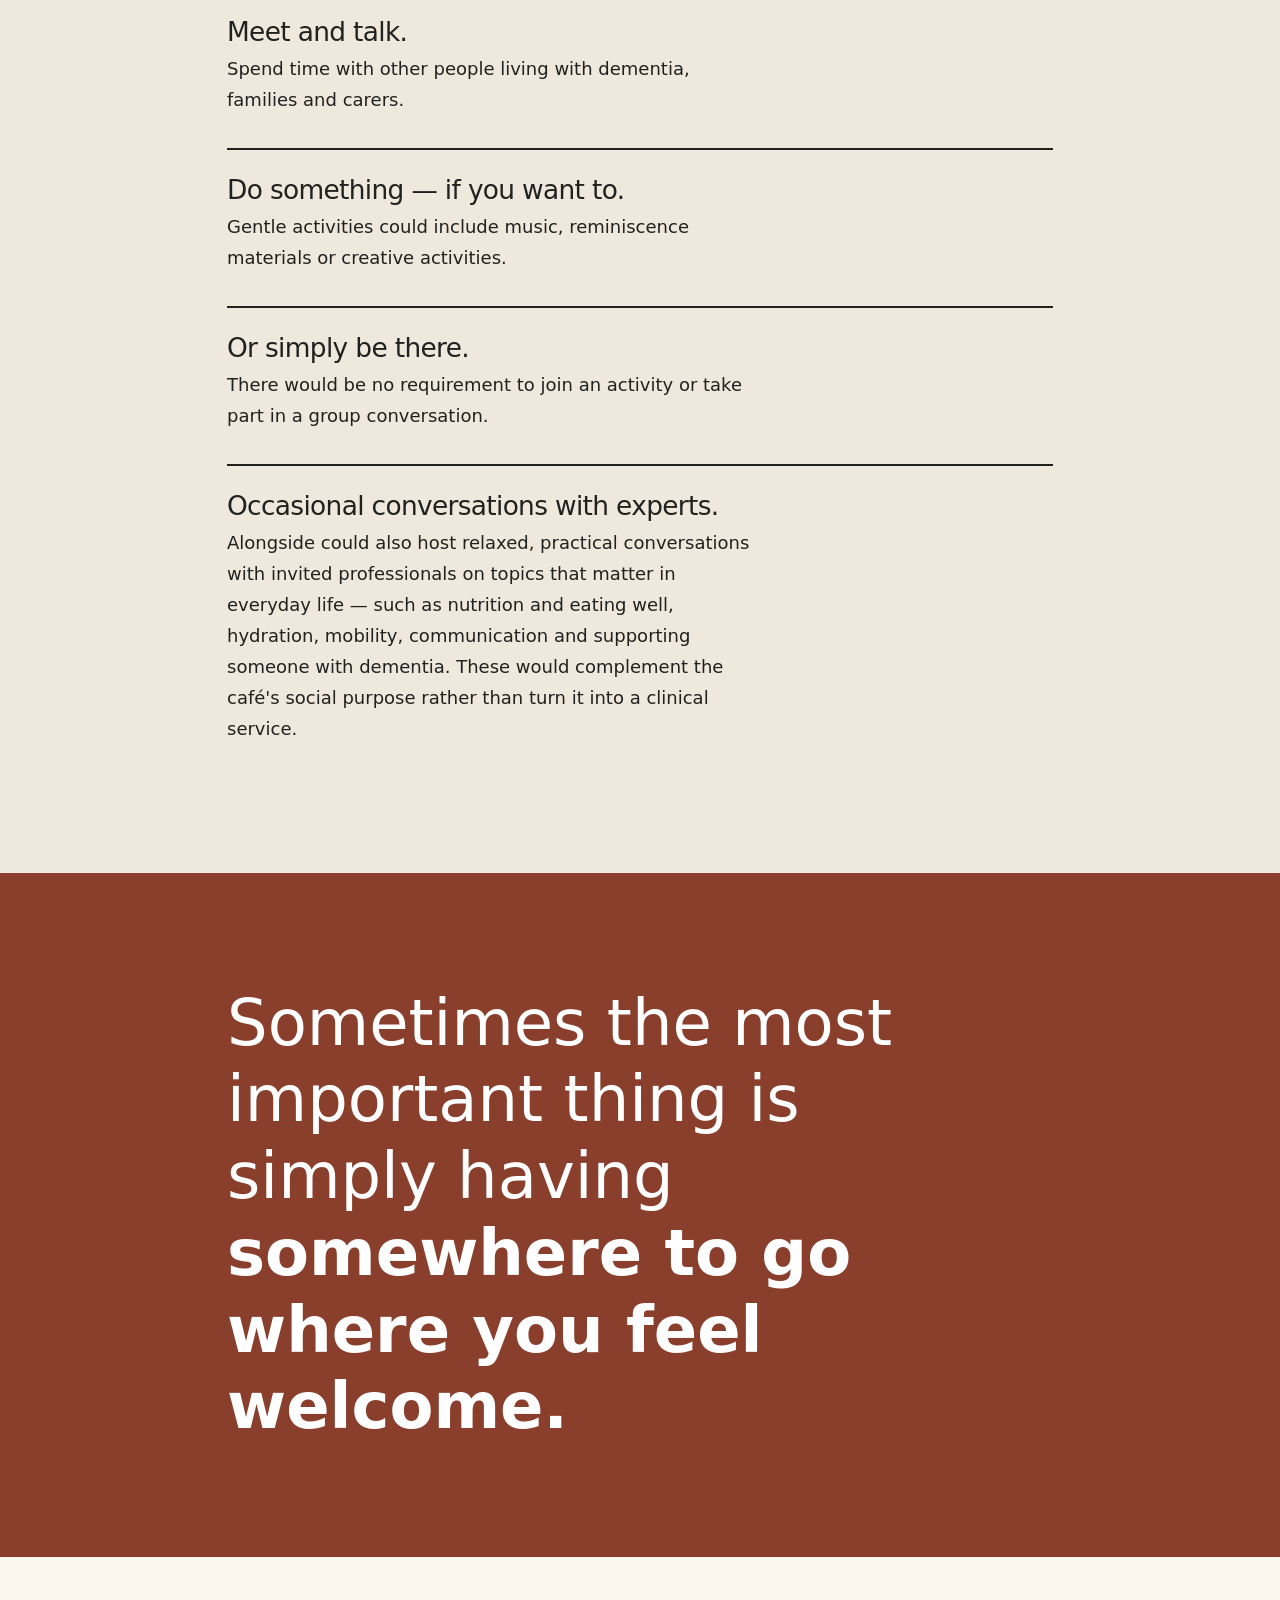
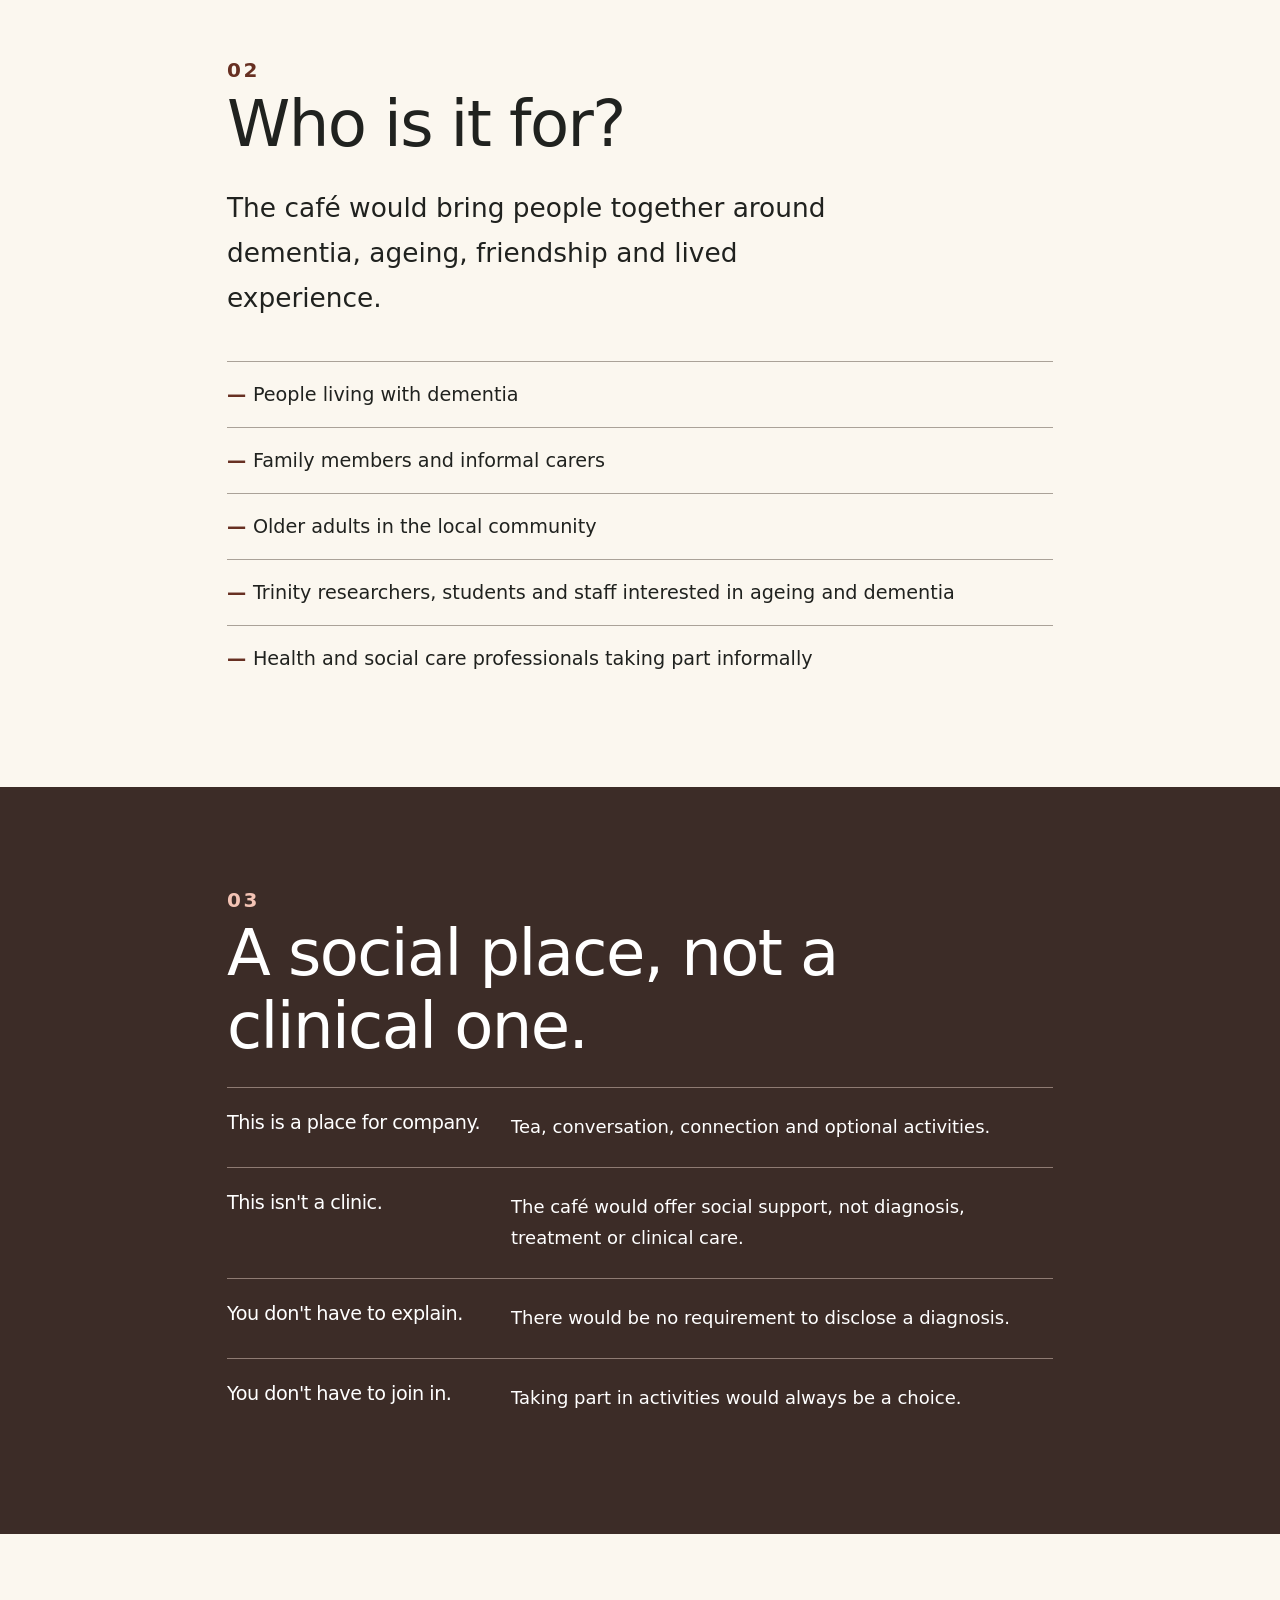
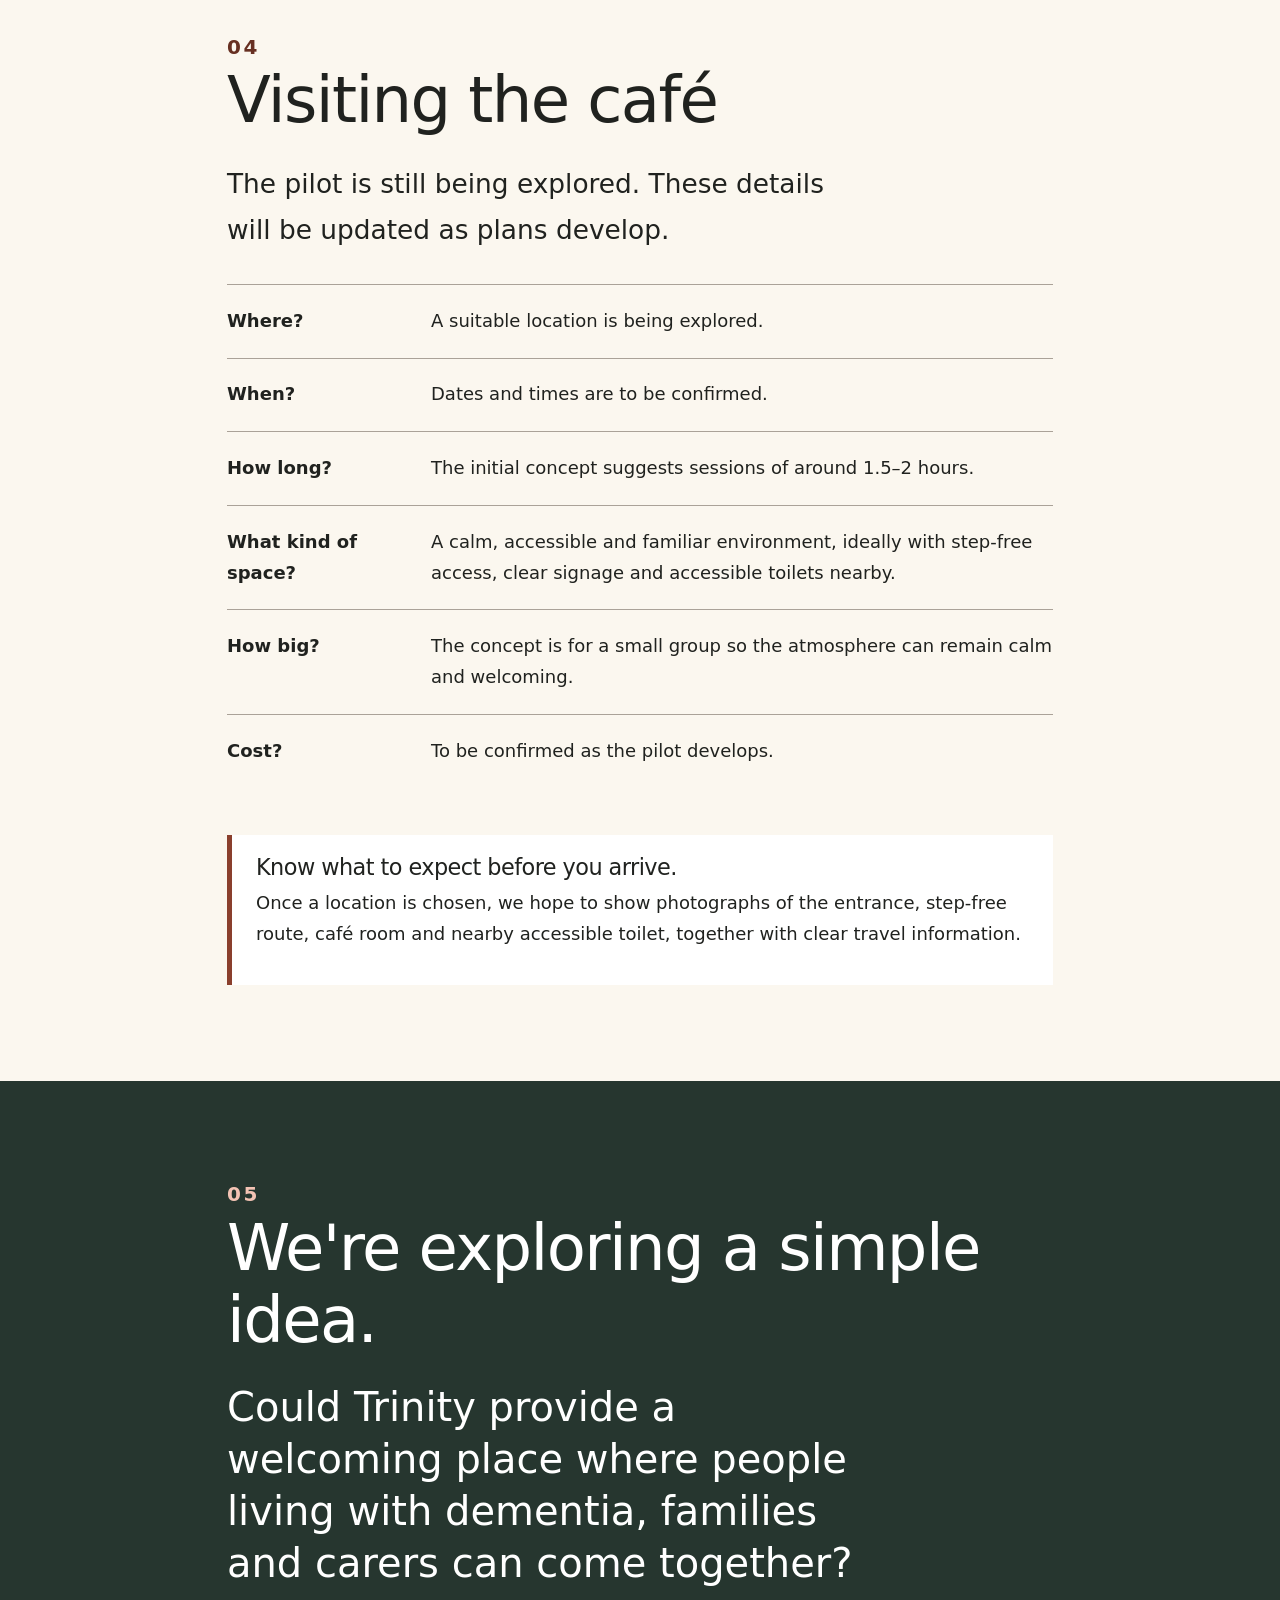
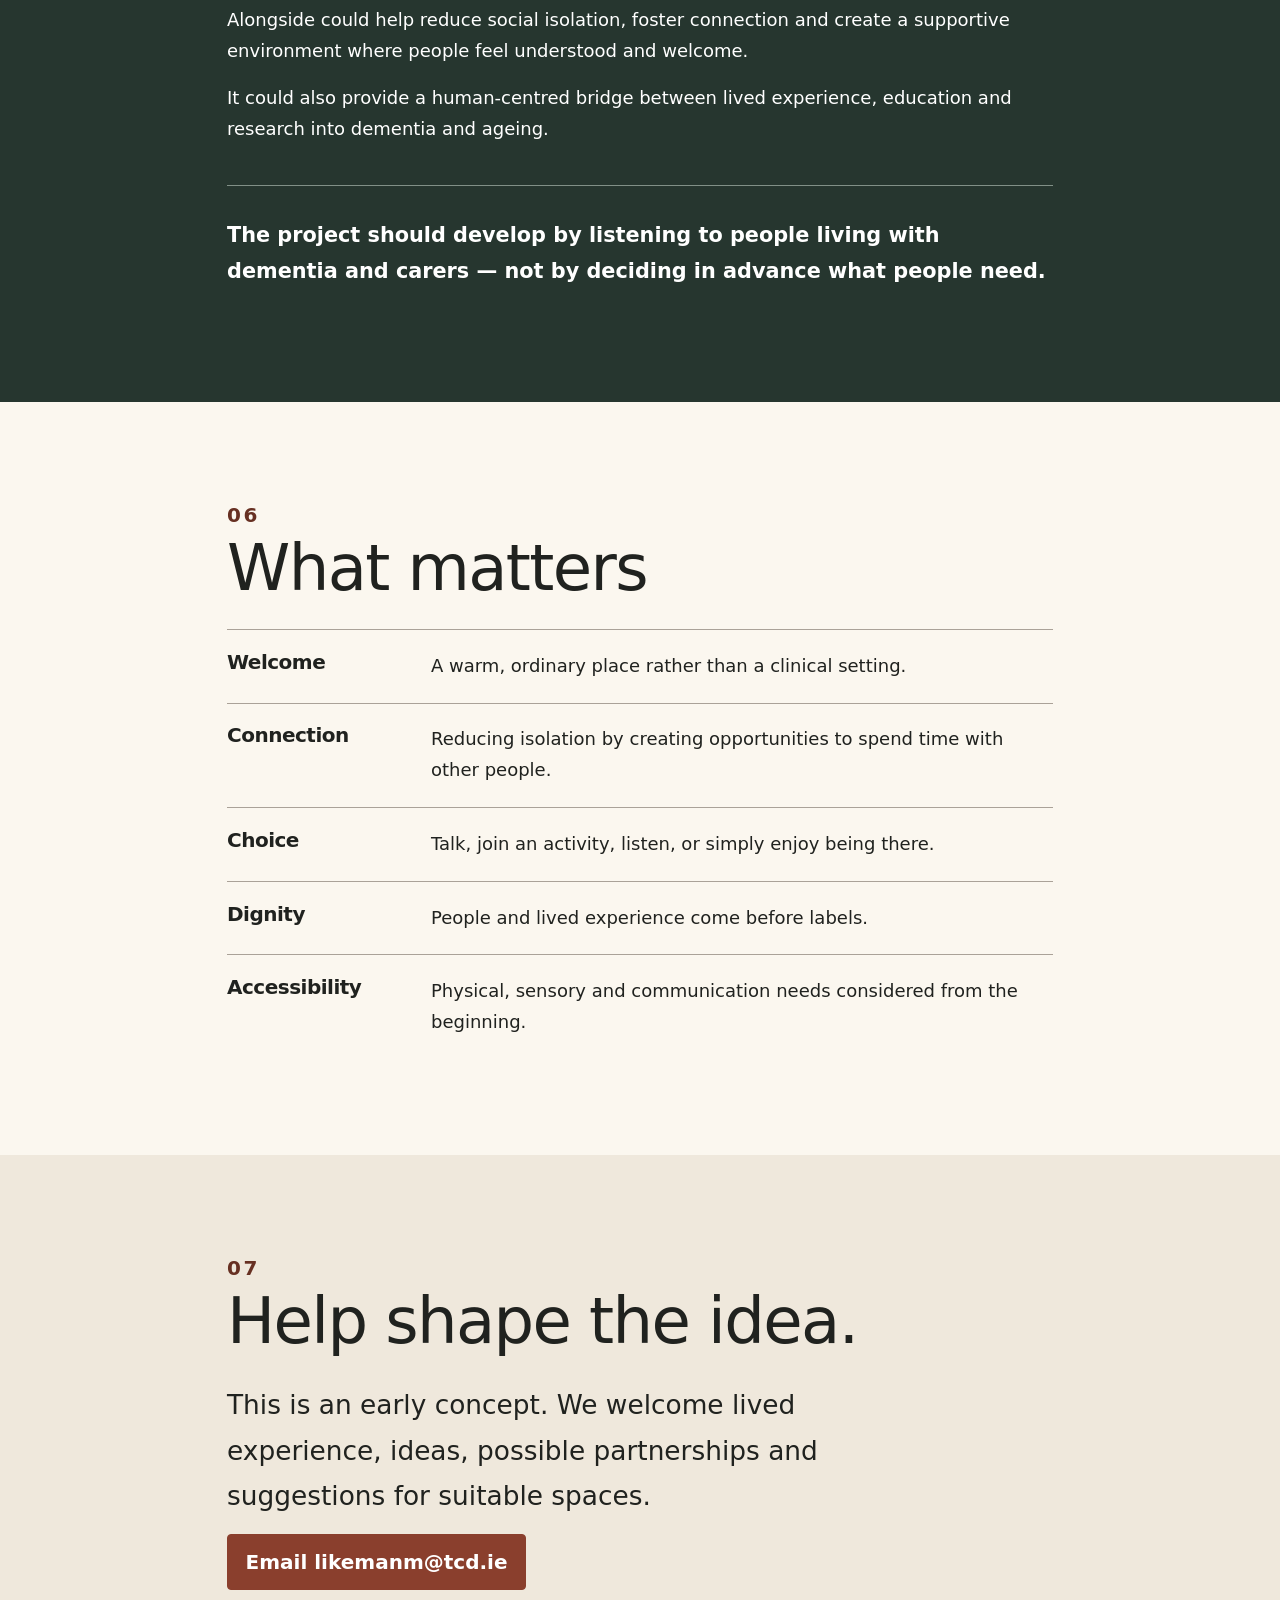
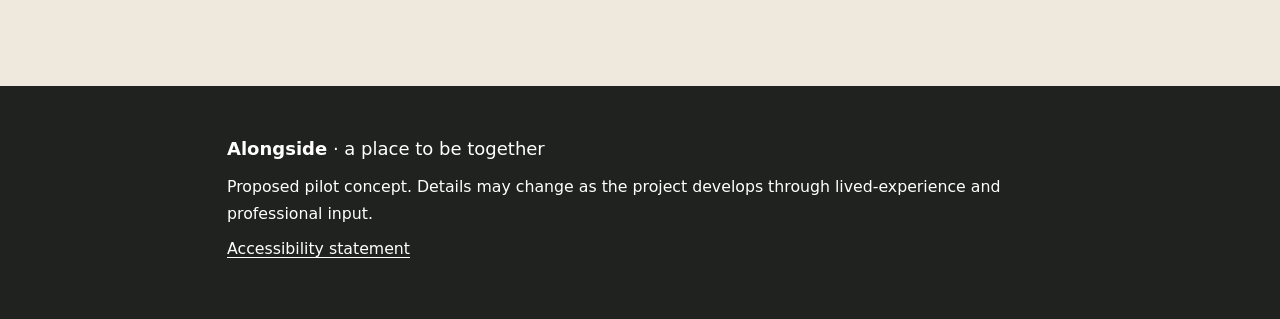
==== commit 0c685e9b: "Updated index and style css" ====
--- a/index.html
+++ b/index.html
@@ -103,18 +103,25 @@
     <main id="main">
       <section id="home" class="welcome" aria-labelledby="welcome-title">
         <div class="container narrow">
-          <p class="eyebrow">
+          <div class="eyebrow">
             A proposed dementia-inclusive café and Trinity community pilot
-          </p>
-          <h1 id="welcome-title">Alongside</h1>
-          <p class="hero-tagline">a place to be together</p>
-          <p class="invitation">Come in. Sit down. Stay awhile.</p>
-          <p class="welcome-lead">
-            A welcoming, non-clinical place for people living with dementia,
-            families and carers.
-          </p>
-          <p class="welcome-copy">
-            Tea. Conversation. Company. And the freedom to simply be there.
+          </div>
+          <h1 id="welcome-title">
+            <span class="brand-title">Alongside</span>
+            <span class="hero-tagline">a place to be together</span>
+          </h1>
+          <div class="invitation">Come in. Sit down. Stay awhile.</div>
+          <p>
+            <span class="welcome-lead"
+              >A welcoming, non-clinical place for people living with dementia,
+              families and carers.</span
+            >
+          </p>
+          <p>
+            <span class="welcome-copy"
+              >Tea. Conversation. Company. And the freedom to simply be
+              there.</span
+            >
           </p>
           <div class="actions">
             <a class="btn btn-primary btn-lg" href="#what">What happens?</a>
@@ -127,11 +134,13 @@
 
       <section id="what" class="section soft" aria-labelledby="what-title">
         <div class="container narrow">
-          <p class="num" aria-hidden="true">01</p>
+          <div class="num" aria-hidden="true">01</div>
           <h2 id="what-title">What happens at the café?</h2>
-          <p class="intro">
-            The idea is deliberately simple: a relaxed drop-in session in a
-            calm, friendly place.
+          <p>
+            <span class="intro"
+              >The idea is deliberately simple: a relaxed drop-in session in a
+              calm, friendly place.</span
+            >
           </p>
 
           <div class="step">
@@ -175,20 +184,22 @@
 
       <section class="statement" aria-label="A simple message">
         <div class="container narrow">
-          <p>
+          <blockquote class="statement-copy">
             Sometimes the most important thing is simply having
             <strong>somewhere to go where you feel welcome.</strong>
-          </p>
+          </blockquote>
         </div>
       </section>
 
       <section id="for" class="section" aria-labelledby="for-title">
         <div class="container narrow">
-          <p class="num" aria-hidden="true">02</p>
+          <div class="num" aria-hidden="true">02</div>
           <h2 id="for-title">Who is it for?</h2>
-          <p class="intro">
-            The café would bring people together around dementia, ageing,
-            friendship and lived experience.
+          <p>
+            <span class="intro"
+              >The café would bring people together around dementia, ageing,
+              friendship and lived experience.</span
+            >
           </p>
           <ul class="people-list">
             <li>People living with dementia</li>
@@ -205,7 +216,7 @@
 
       <section class="section boundaries" aria-labelledby="is-title">
         <div class="container narrow">
-          <p class="num light" aria-hidden="true">03</p>
+          <div class="num light" aria-hidden="true">03</div>
           <h2 id="is-title">A social place, not a clinical one.</h2>
           <div class="boundary-row">
             <div class="boundary-item">
@@ -233,11 +244,13 @@
 
       <section id="visiting" class="section" aria-labelledby="visiting-title">
         <div class="container narrow">
-          <p class="num" aria-hidden="true">04</p>
+          <div class="num" aria-hidden="true">04</div>
           <h2 id="visiting-title">Visiting the café</h2>
-          <p class="intro">
-            The pilot is still being explored. These details will be updated as
-            plans develop.
+          <p>
+            <span class="intro"
+              >The pilot is still being explored. These details will be updated
+              as plans develop.</span
+            >
           </p>
 
           <dl class="facts">
@@ -288,11 +301,13 @@
 
       <section id="idea" class="section dark" aria-labelledby="idea-title">
         <div class="container narrow">
-          <p class="num light" aria-hidden="true">05</p>
+          <div class="num light" aria-hidden="true">05</div>
           <h2 id="idea-title">We're exploring a simple idea.</h2>
-          <p class="big-question">
-            Could Trinity provide a welcoming place where people living with
-            dementia, families and carers can come together?
+          <p>
+            <span class="big-question"
+              >Could Trinity provide a welcoming place where people living with
+              dementia, families and carers can come together?</span
+            >
           </p>
           <p>
             Alongside could help reduce social isolation, foster connection and
@@ -303,16 +318,19 @@
             It could also provide a human-centred bridge between lived
             experience, education and research into dementia and ageing.
           </p>
-          <p class="emphasis">
-            The project should develop by listening to people living with
-            dementia and carers — not by deciding in advance what people need.
+          <p>
+            <span class="emphasis"
+              >The project should develop by listening to people living with
+              dementia and carers — not by deciding in advance what people
+              need.</span
+            >
           </p>
         </div>
       </section>
 
       <section class="section" aria-labelledby="values-title">
         <div class="container narrow">
-          <p class="num" aria-hidden="true">06</p>
+          <div class="num" aria-hidden="true">06</div>
           <h2 id="values-title">What matters</h2>
           <div class="values">
             <div class="value">
@@ -353,11 +371,13 @@
         aria-labelledby="contact-title"
       >
         <div class="container narrow">
-          <p class="num" aria-hidden="true">07</p>
+          <div class="num" aria-hidden="true">07</div>
           <h2 id="contact-title">Help shape the idea.</h2>
-          <p class="intro">
-            This is an early concept. We welcome lived experience, ideas,
-            possible partnerships and suggestions for suitable spaces.
+          <p>
+            <span class="intro"
+              >This is an early concept. We welcome lived experience, ideas,
+              possible partnerships and suggestions for suitable spaces.</span
+            >
           </p>
           <a
             class="btn btn-primary btn-lg"
--- a/css/style.css
+++ b/css/style.css
@@ -1,5 +1,5 @@
 :root{--ink:#20221f;--paper:#fbf7ef;--soft:#efe8dc;--accent:#8a3f2d;--accent-dark:#673022;--deep:#26362f;--white:#fff;--focus:#005fcc}
-html{scroll-padding-top:6rem}body{margin:0;color:var(--ink);background:var(--paper);font-family:system-ui,-apple-system,BlinkMacSystemFont,"Segoe UI",sans-serif;font-size:1.125rem;line-height:1.72}a{color:var(--accent-dark);text-underline-offset:.2em}:focus-visible{outline:4px solid var(--focus);outline-offset:4px}.skip-link{position:absolute;left:1rem;top:-10rem;z-index:2000;background:#fff;color:#000;padding:.75rem 1rem}.skip-link:focus{top:1rem}.site-header{background:var(--paper);border-bottom:1px solid #d8d0c4}.navbar{padding:1rem 0}.navbar-brand{color:var(--ink);line-height:1.1;white-space:normal}.brand-name,.brand-note{display:block}.brand-name{font-size:1.25rem;font-weight:800}.brand-note{font-size:.82rem;margin-top:.25rem}.nav-link{color:var(--ink);font-weight:650;margin-left:.65rem}.nav-link:hover,.nav-link:focus{color:var(--accent-dark);text-decoration:underline}.narrow{max-width:850px}.welcome{min-height:74vh;display:flex;align-items:center;padding:5rem 0 6rem}.eyebrow,.num{text-transform:capitalize;letter-spacing:.13em;font-size:1.25rem;font-weight:800;color:var(--accent-dark)}h1,h2,h3{line-height:1.14;letter-spacing:-.025em}h1{font-size:clamp(3.3rem,9vw,7rem);max-width:9ch;margin:.7rem 0 1.8rem}h2{font-size:clamp(2.2rem,5vw,4.25rem);margin-bottom:1.5rem}.welcome-lead,.intro{font-size:clamp(1.3rem,2.3vw,1.65rem);max-width:38ch}.welcome-copy{max-width:46ch}.actions{display:flex;gap:.8rem;flex-wrap:wrap;margin-top:2rem}.btn{border-radius:.25rem;font-weight:750;padding:.75rem 1.1rem}.btn-primary{--bs-btn-bg:var(--accent);--bs-btn-border-color:var(--accent);--bs-btn-hover-bg:var(--accent-dark);--bs-btn-hover-border-color:var(--accent-dark);--bs-btn-active-bg:var(--accent-dark);--bs-btn-active-border-color:var(--accent-dark)}.section{padding:6rem 0}.soft{background:var(--soft)}.step{border-top:2px solid var(--ink);padding:1.6rem 0 2rem}.step h3{font-size:1.65rem;margin-bottom:.4rem}.step p{margin:0;max-width:47ch}.statement{padding:7rem 0;background:var(--accent);color:#fff}.statement p{font-size:clamp(2rem,5vw,4rem);line-height:1.2;max-width:18ch;margin:0}.people-list{list-style:none;padding:0;margin:2.5rem 0 0}.people-list li{border-top:1px solid #aaa298;padding:1rem 0;font-size:1.2rem}.people-list li::before{content:"— ";font-weight:800;color:var(--accent-dark)}.boundaries{background:#3c2c27;color:#fff}.num.light{color:#f3c3b4}.boundary-row p{display:grid;grid-template-columns:260px 1fr;gap:1.5rem;border-top:1px solid #8f7b73;padding:1.5rem 0;margin:0}.boundary-row strong{font-size:1.2rem}.boundary-row span{display:block}.facts{margin:2rem 0 3rem}.facts div,.values p{display:grid;grid-template-columns:180px 1fr;gap:1.5rem;border-top:1px solid #aaa298;padding:1.3rem 0;margin:0}.facts dt,.values strong{font-weight:800}.facts dd{margin:0}.visit-note{border-left:5px solid var(--accent);padding:1.2rem 1.5rem;background:#fff}.visit-note h3{font-size:1.4rem}.dark{background:var(--deep);color:#fff}.big-question{font-size:clamp(1.7rem,3.5vw,2.5rem);line-height:1.3;max-width:26ch}.emphasis{margin-top:2.5rem;padding-top:2rem;border-top:1px solid #819087;font-size:1.3rem;font-weight:650}.values strong{font-size:1.25rem}.values span{display:block}.site-footer{padding:3rem 0;background:var(--ink);color:#fff}.site-footer a{color:#fff}.site-footer p{margin-bottom:.5rem}@media(max-width:767.98px){body{font-size:1.05rem}.welcome{min-height:auto;padding:4rem 0}.section{padding:4rem 0}.statement{padding:5rem 0}.facts div,.values p,.boundary-row p{grid-template-columns:1fr;gap:.35rem}.nav-link{margin-left:0;padding:.65rem 0}}@media(prefers-reduced-motion:reduce){*,*::before,*::after{scroll-behavior:auto!important;transition:none!important;animation:none!important}}
+html{scroll-padding-top:6rem}body{margin:0;color:var(--ink);background:var(--paper);font-family:system-ui,-apple-system,BlinkMacSystemFont,"Segoe UI",sans-serif;font-size:1.125rem;line-height:1.72}a{color:var(--accent-dark);text-underline-offset:.2em}:focus-visible{outline:4px solid var(--focus);outline-offset:4px}.skip-link{position:absolute;left:1rem;top:-10rem;z-index:2000;background:#fff;color:#000;padding:.75rem 1rem}.skip-link:focus{top:1rem}.site-header{background:var(--paper);border-bottom:1px solid #d8d0c4}.navbar{padding:1rem 0}.navbar-brand{color:var(--ink);line-height:1.1;white-space:normal}.brand-name,.brand-note{display:block}.brand-name{font-size:1.25rem;font-weight:800}.brand-note{font-size:.82rem;margin-top:.25rem}.nav-link{color:var(--ink);font-weight:650;margin-left:.65rem}.nav-link:hover,.nav-link:focus{color:var(--accent-dark);text-decoration:underline}.narrow{max-width:850px}.welcome{min-height:74vh;display:flex;align-items:center;padding:5rem 0 6rem}.eyebrow,.num{text-transform:capitalize;letter-spacing:.13em;font-size:1.25rem;font-weight:800;color:var(--accent-dark)}h1,h2,h3{line-height:1.14;letter-spacing:-.025em}h1{font-size:clamp(3.3rem,9vw,7rem);max-width:9ch;margin:.7rem 0 2.2rem}h2{font-size:clamp(2.2rem,5vw,4.25rem);margin-bottom:1.5rem}.welcome-lead,.intro{font-size:clamp(1.3rem,2.3vw,1.65rem);max-width:38ch}.welcome-copy{max-width:46ch}.actions{display:flex;gap:.8rem;flex-wrap:wrap;margin-top:2rem}.btn{border-radius:.25rem;font-weight:750;padding:.75rem 1.1rem}.btn-primary{--bs-btn-bg:var(--accent);--bs-btn-border-color:var(--accent);--bs-btn-hover-bg:var(--accent-dark);--bs-btn-hover-border-color:var(--accent-dark);--bs-btn-active-bg:var(--accent-dark);--bs-btn-active-border-color:var(--accent-dark)}.section{padding:6rem 0}.soft{background:var(--soft)}.step{border-top:2px solid var(--ink);padding:1.6rem 0 2rem}.step h3{font-size:1.65rem;margin-bottom:.4rem}.step p{margin:0;max-width:47ch}.statement{padding:7rem 0;background:var(--accent);color:#fff}.statement-copy{font-size:clamp(2rem,5vw,4rem);line-height:1.2;max-width:18ch;margin:0}.people-list{list-style:none;padding:0;margin:2.5rem 0 0}.people-list li{border-top:1px solid #aaa298;padding:1rem 0;font-size:1.2rem}.people-list li::before{content:"— ";font-weight:800;color:var(--accent-dark)}.boundaries{background:#3c2c27;color:#fff}.num.light{color:#f3c3b4}.boundary-item{display:grid;grid-template-columns:260px 1fr;gap:1.5rem;border-top:1px solid #8f7b73;padding:1.5rem 0}.boundary-item h3{font-size:1.2rem;margin:0}.boundary-item p{margin:0}.facts{margin:2rem 0 3rem}.facts div,.value{display:grid;grid-template-columns:180px 1fr;gap:1.5rem;border-top:1px solid #aaa298;padding:1.3rem 0}.facts dt,.value h3{font-weight:800}.facts dd,.value h3,.value p{margin:0}.visit-note{border-left:5px solid var(--accent);padding:1.2rem 1.5rem;background:#fff}.visit-note h3{font-size:1.4rem}.dark{background:var(--deep);color:#fff}.big-question{font-size:clamp(1.7rem,3.5vw,2.5rem);line-height:1.3;max-width:26ch}.emphasis{margin-top:2.5rem;padding-top:2rem;border-top:1px solid #819087;font-size:1.3rem;font-weight:650}.value h3{font-size:1.25rem}.site-footer{padding:3rem 0;background:var(--ink);color:#fff}.site-footer a{color:#fff}.site-footer p{margin-bottom:.5rem}@media(max-width:767.98px){body{font-size:1.05rem}.welcome{min-height:auto;padding:4rem 0}.section{padding:4rem 0}.statement{padding:5rem 0}.facts div,.value,.boundary-item{grid-template-columns:1fr;gap:.35rem}.nav-link{margin-left:0;padding:.65rem 0}}@media(prefers-reduced-motion:reduce){*,*::before,*::after{scroll-behavior:auto!important;transition:none!important;animation:none!important}}
 
 /* Optional OpenDyslexic files:
    Copy your own OpenDyslexic-Regular.woff2 and OpenDyslexic-Bold.woff2
@@ -30,11 +30,11 @@
 body.high-contrast .btn-outline-dark{color:#fff;border-color:#fff}
 body.high-contrast .num,body.high-contrast .eyebrow,body.high-contrast .num.light{color:#ffeb3b}
 body.high-contrast .people-list li::before{color:#ffeb3b}
-body.high-contrast .facts div,body.high-contrast .values p,body.high-contrast .boundary-row p,body.high-contrast .step{border-color:#fff}
+body.high-contrast .facts div,body.high-contrast .value,body.high-contrast .boundary-item,body.high-contrast .step{border-color:#fff}
 @media(max-width:767.98px){.accessibility-label{width:100%}.accessibility-control{font-size:.88rem}}
 
 /* Alongside identity */
-.hero-tagline{font-size:clamp(1.35rem,2.5vw,1.8rem);font-weight:650;margin:-.8rem 0 2.2rem;color:var(--accent-dark)}
+.brand-title{display:block}.hero-tagline{display:block;font-size:clamp(1.35rem,2.5vw,1.8rem);font-weight:650;margin-top:.4rem;color:var(--accent-dark)}
 .invitation{font-size:clamp(2rem,4.8vw,3.8rem);line-height:1.15;letter-spacing:-.025em;font-weight:750;max-width:12ch;margin:0 0 1.7rem}
 body.high-contrast .hero-tagline{color:#ffeb3b}
 
@@ -43,3 +43,6 @@
 .site-logo{display:block;width:min(340px,48vw);height:auto;max-height:84px;object-fit:contain;object-position:left center}
 body.high-contrast .site-logo{background:#fff;border-radius:.25rem;padding:.2rem}
 @media(max-width:767.98px){.site-logo{width:min(245px,68vw);max-height:66px}}
+
+/* Keep visual emphasis on prose without styling the paragraph element itself as a heading. */
+.welcome-lead,.welcome-copy,.intro,.big-question,.emphasis{display:block}
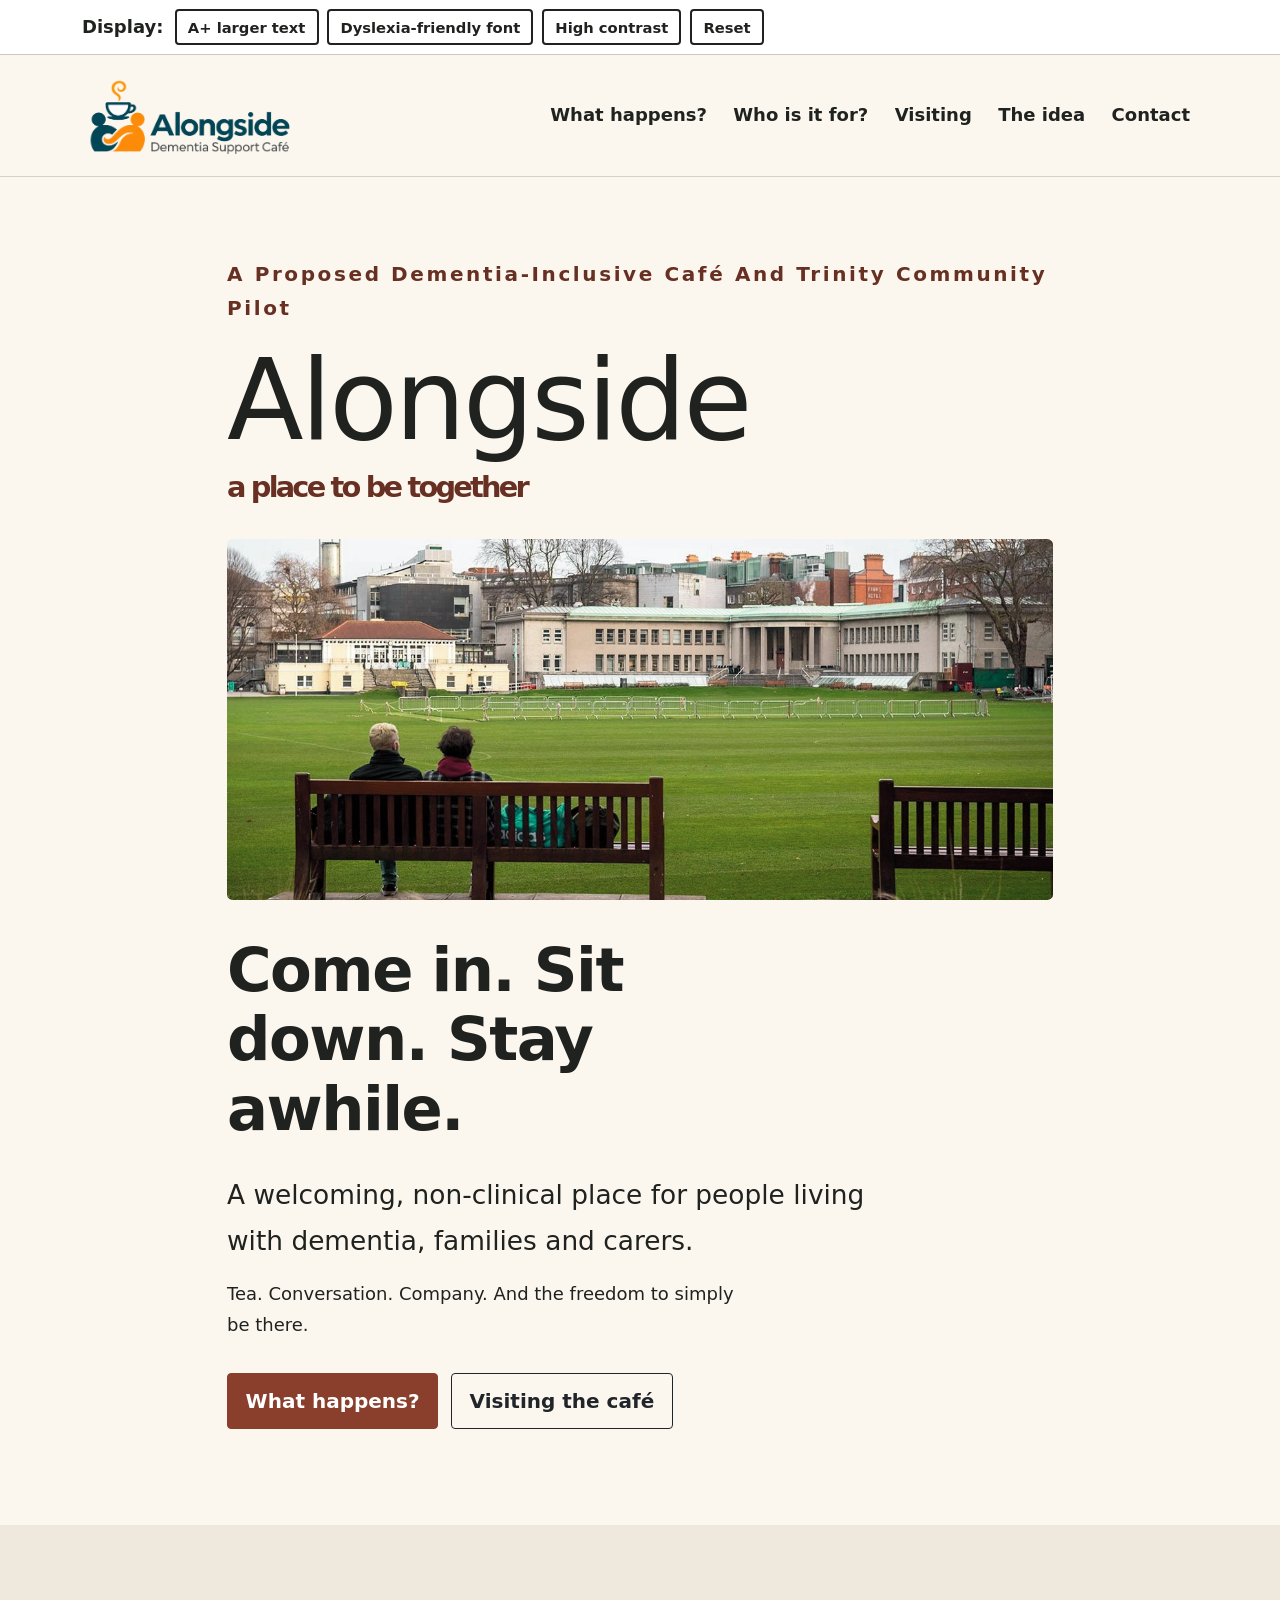
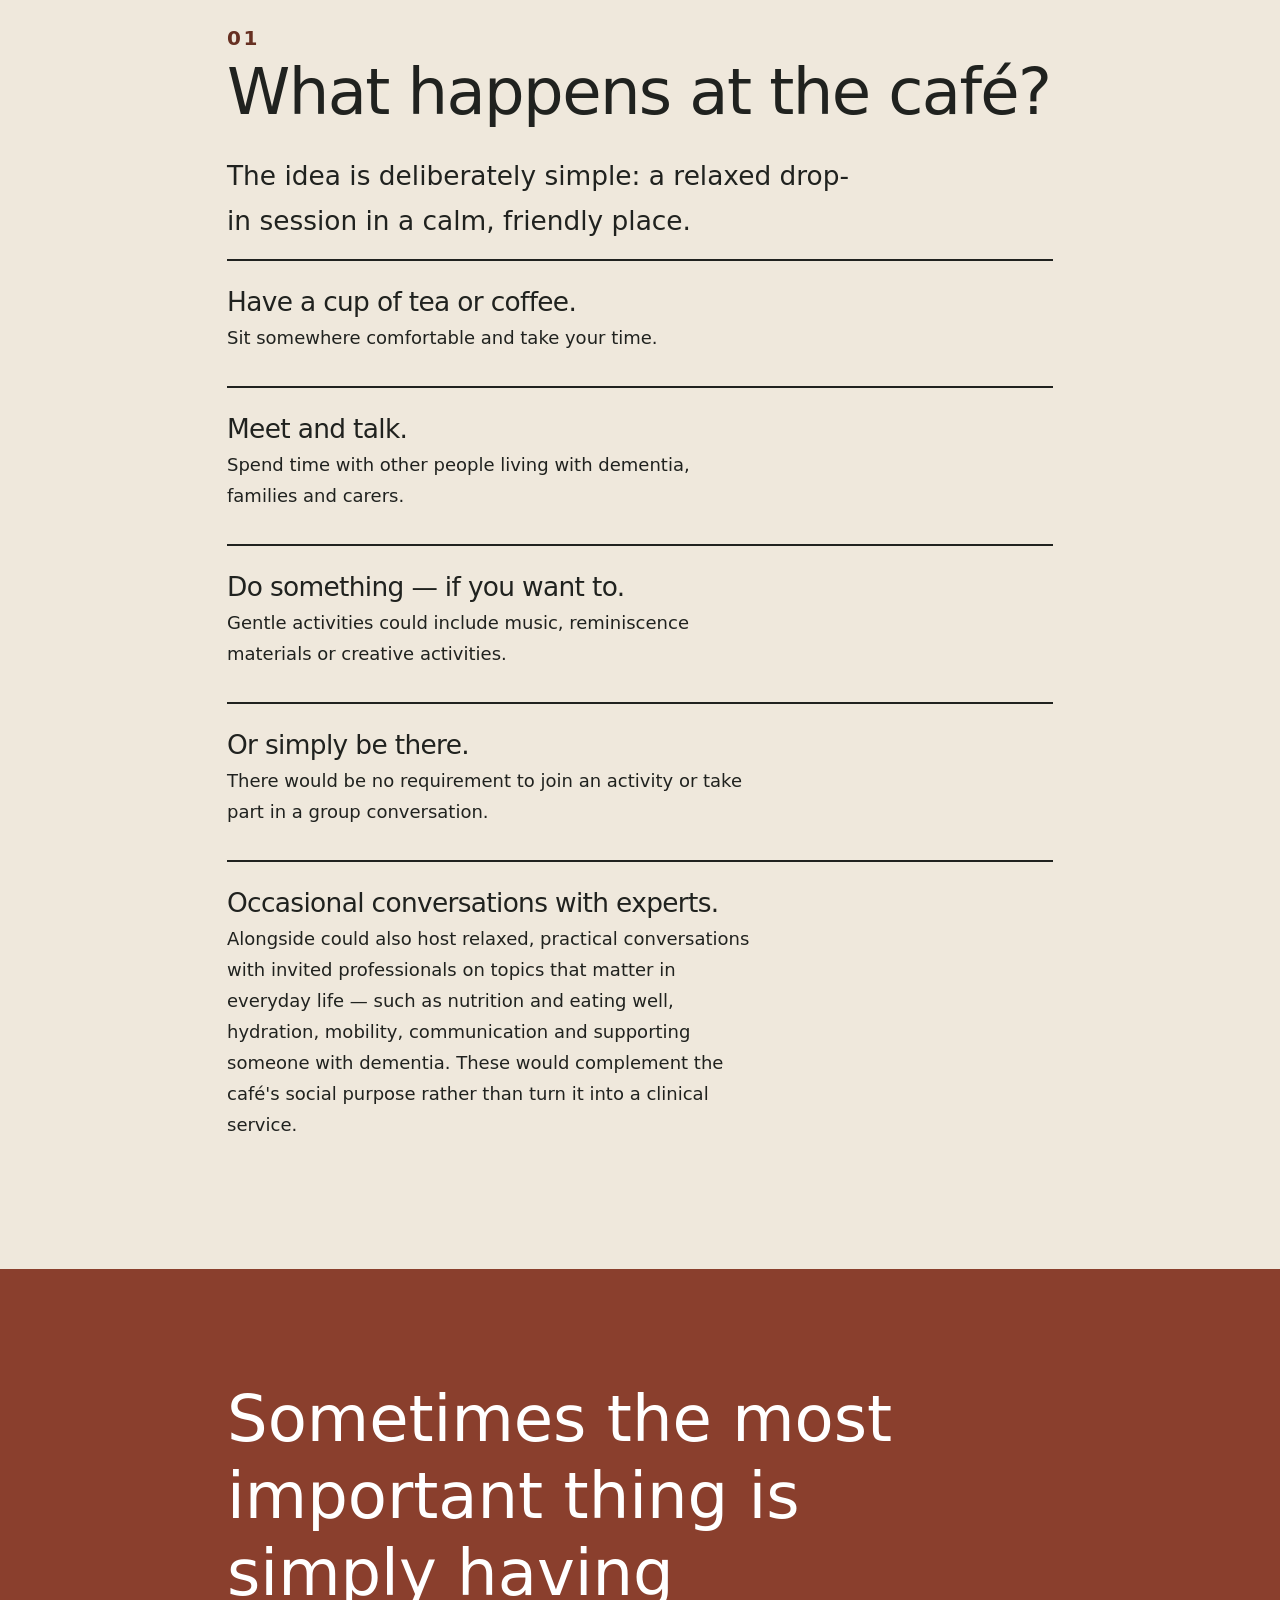
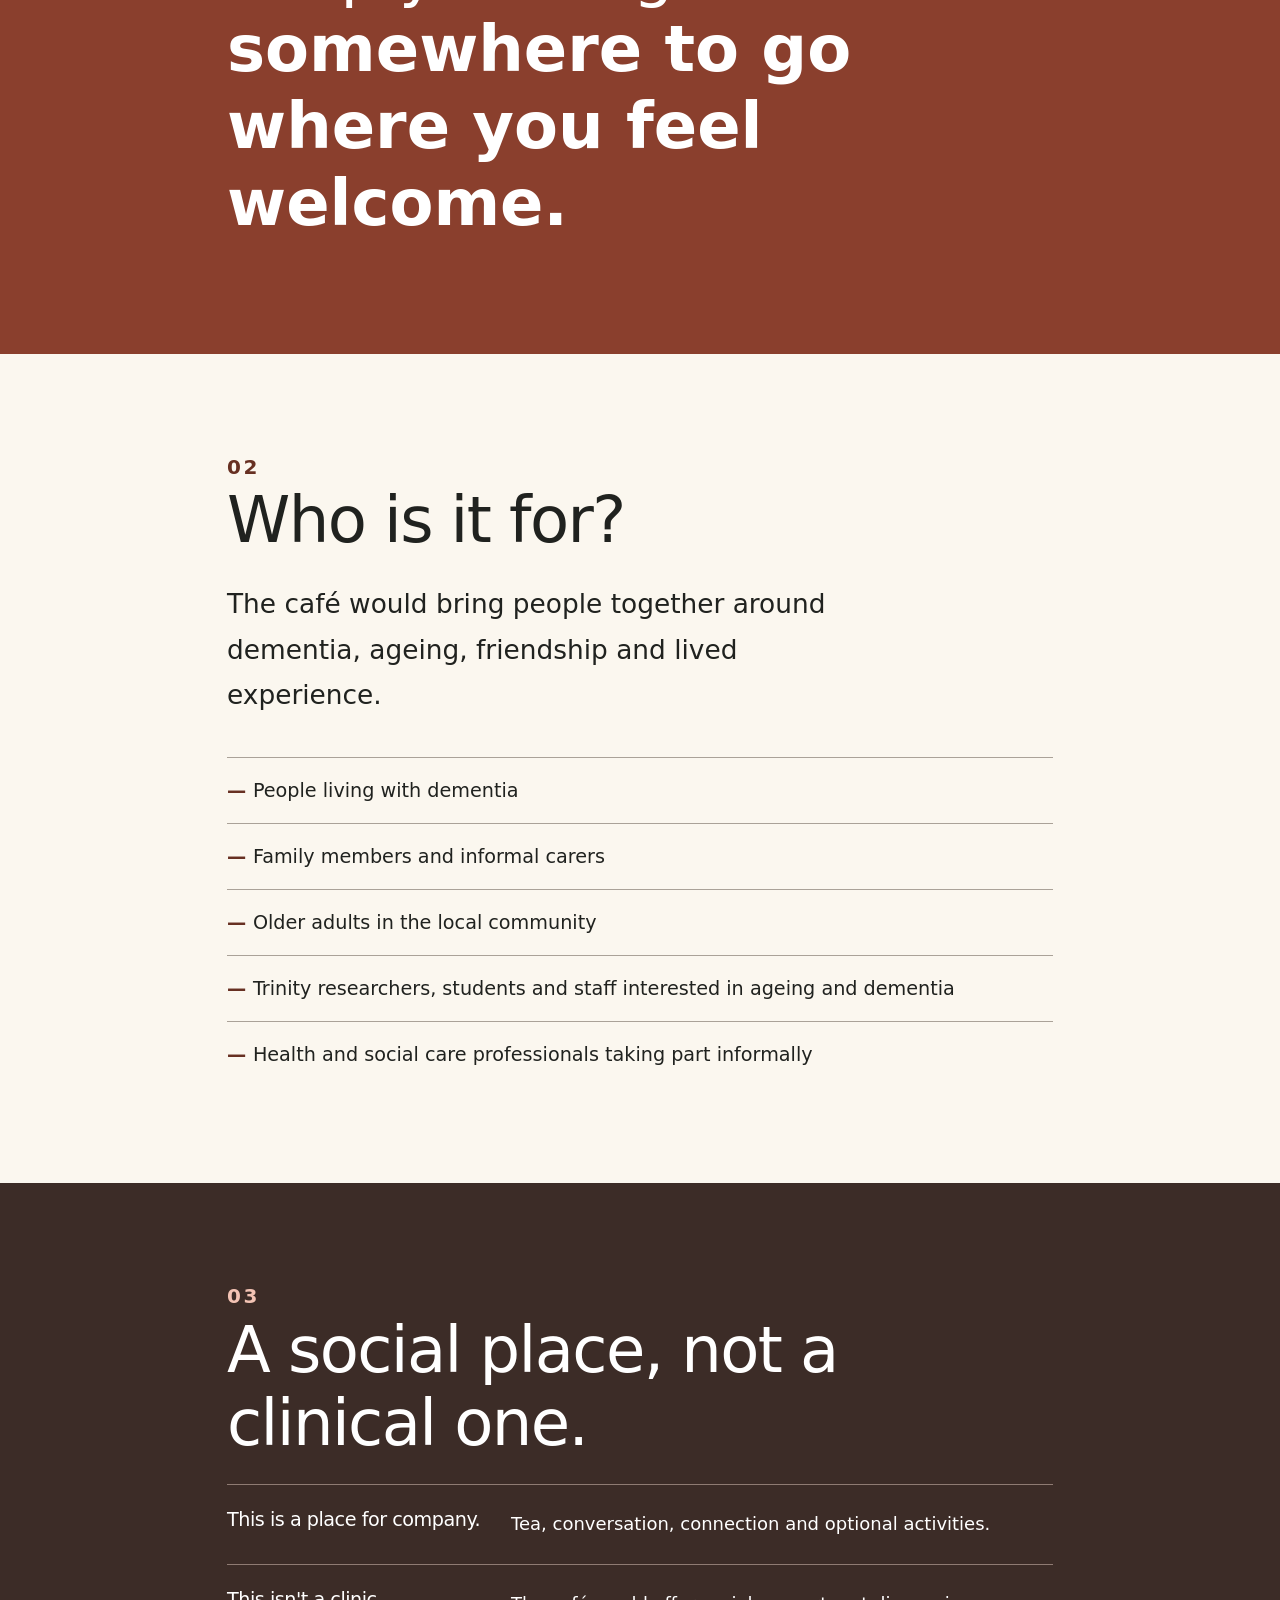
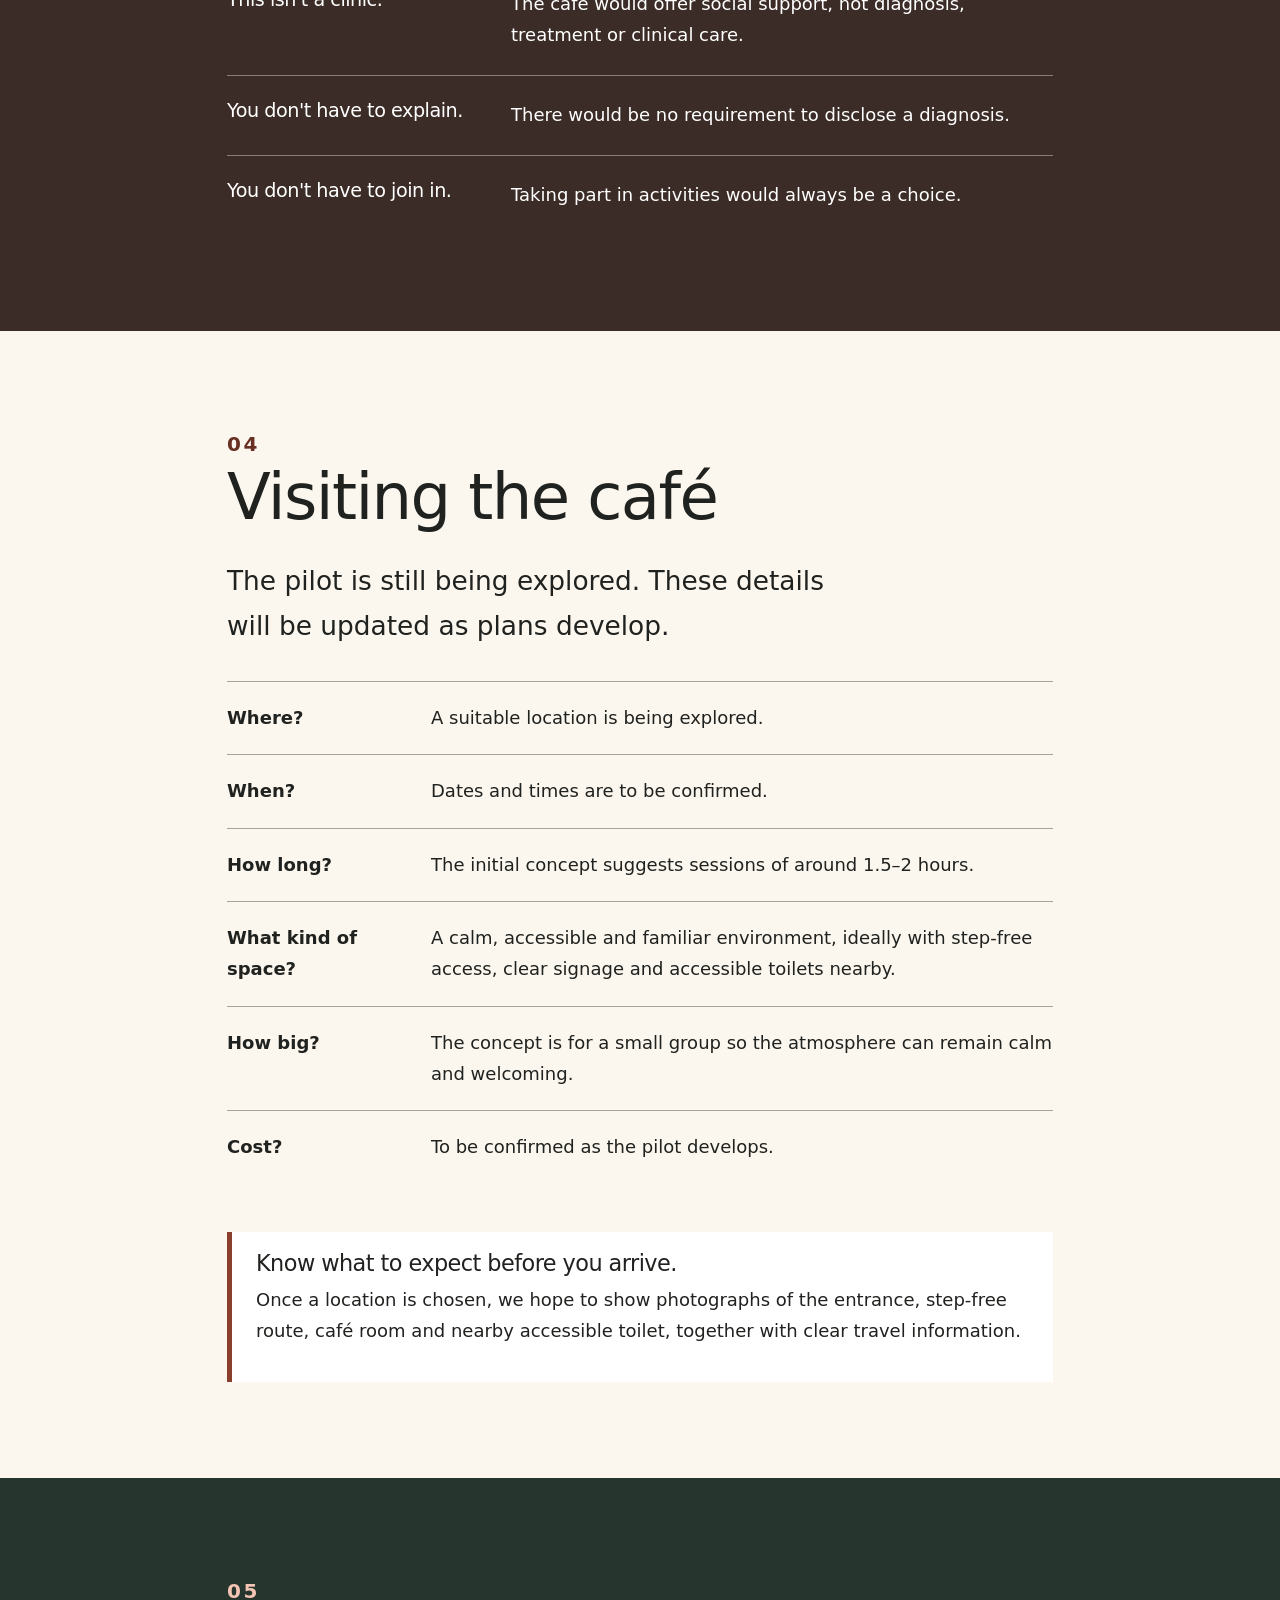
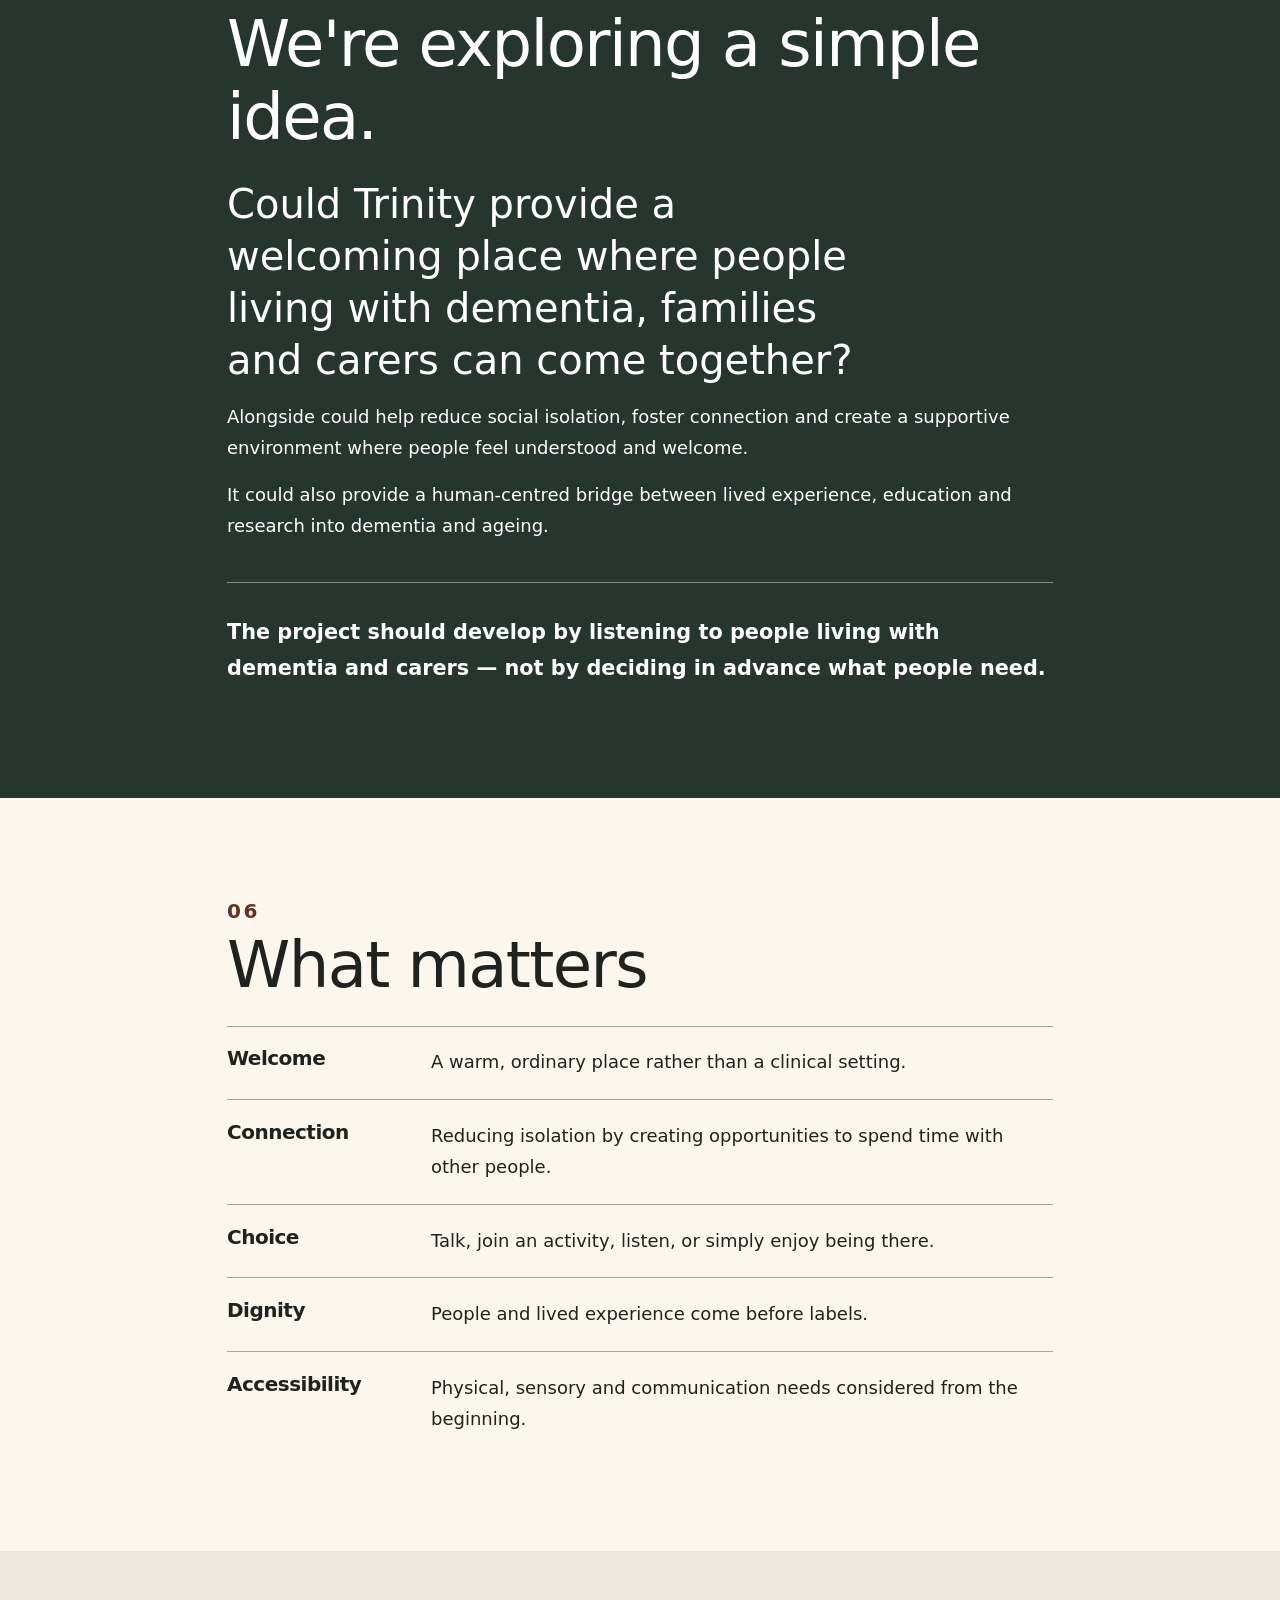
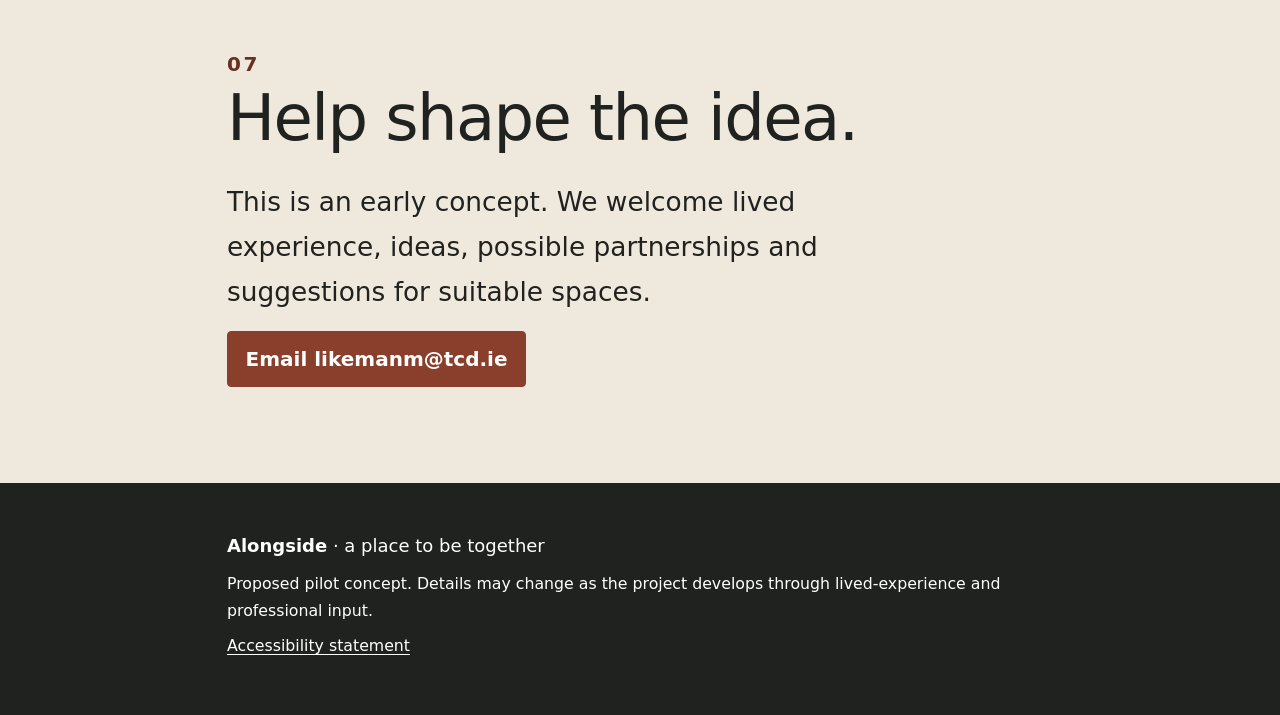
==== commit 69d8c8cd: "added banner image" ====
--- a/index.html
+++ b/index.html
@@ -110,6 +110,15 @@
             <span class="brand-title">Alongside</span>
             <span class="hero-tagline">a place to be together</span>
           </h1>
+          <figure class="campus-banner">
+            <img
+              src="images/trinity-campus-banner.jpg"
+              alt="Two people sitting together on a bench overlooking the grounds at Trinity College Dublin."
+              width="1200"
+              height="700"
+              fetchpriority="high"
+            />
+          </figure>
           <div class="invitation">Come in. Sit down. Stay awhile.</div>
           <p>
             <span class="welcome-lead"
--- a/css/style.css
+++ b/css/style.css
@@ -46,3 +46,9 @@
 
 /* Keep visual emphasis on prose without styling the paragraph element itself as a heading. */
 .welcome-lead,.welcome-copy,.intro,.big-question,.emphasis{display:block}
+
+/* Trinity campus banner */
+.campus-banner{margin:0 0 2.2rem;overflow:hidden;border-radius:.35rem}
+.campus-banner img{display:block;width:100%;height:auto;aspect-ratio:16/7;object-fit:cover;object-position:center 72%}
+@media(max-width:767.98px){.campus-banner{margin-bottom:1.7rem}.campus-banner img{aspect-ratio:4/3;object-position:38% 72%}}
+body.high-contrast .campus-banner{outline:2px solid #fff;outline-offset:2px}
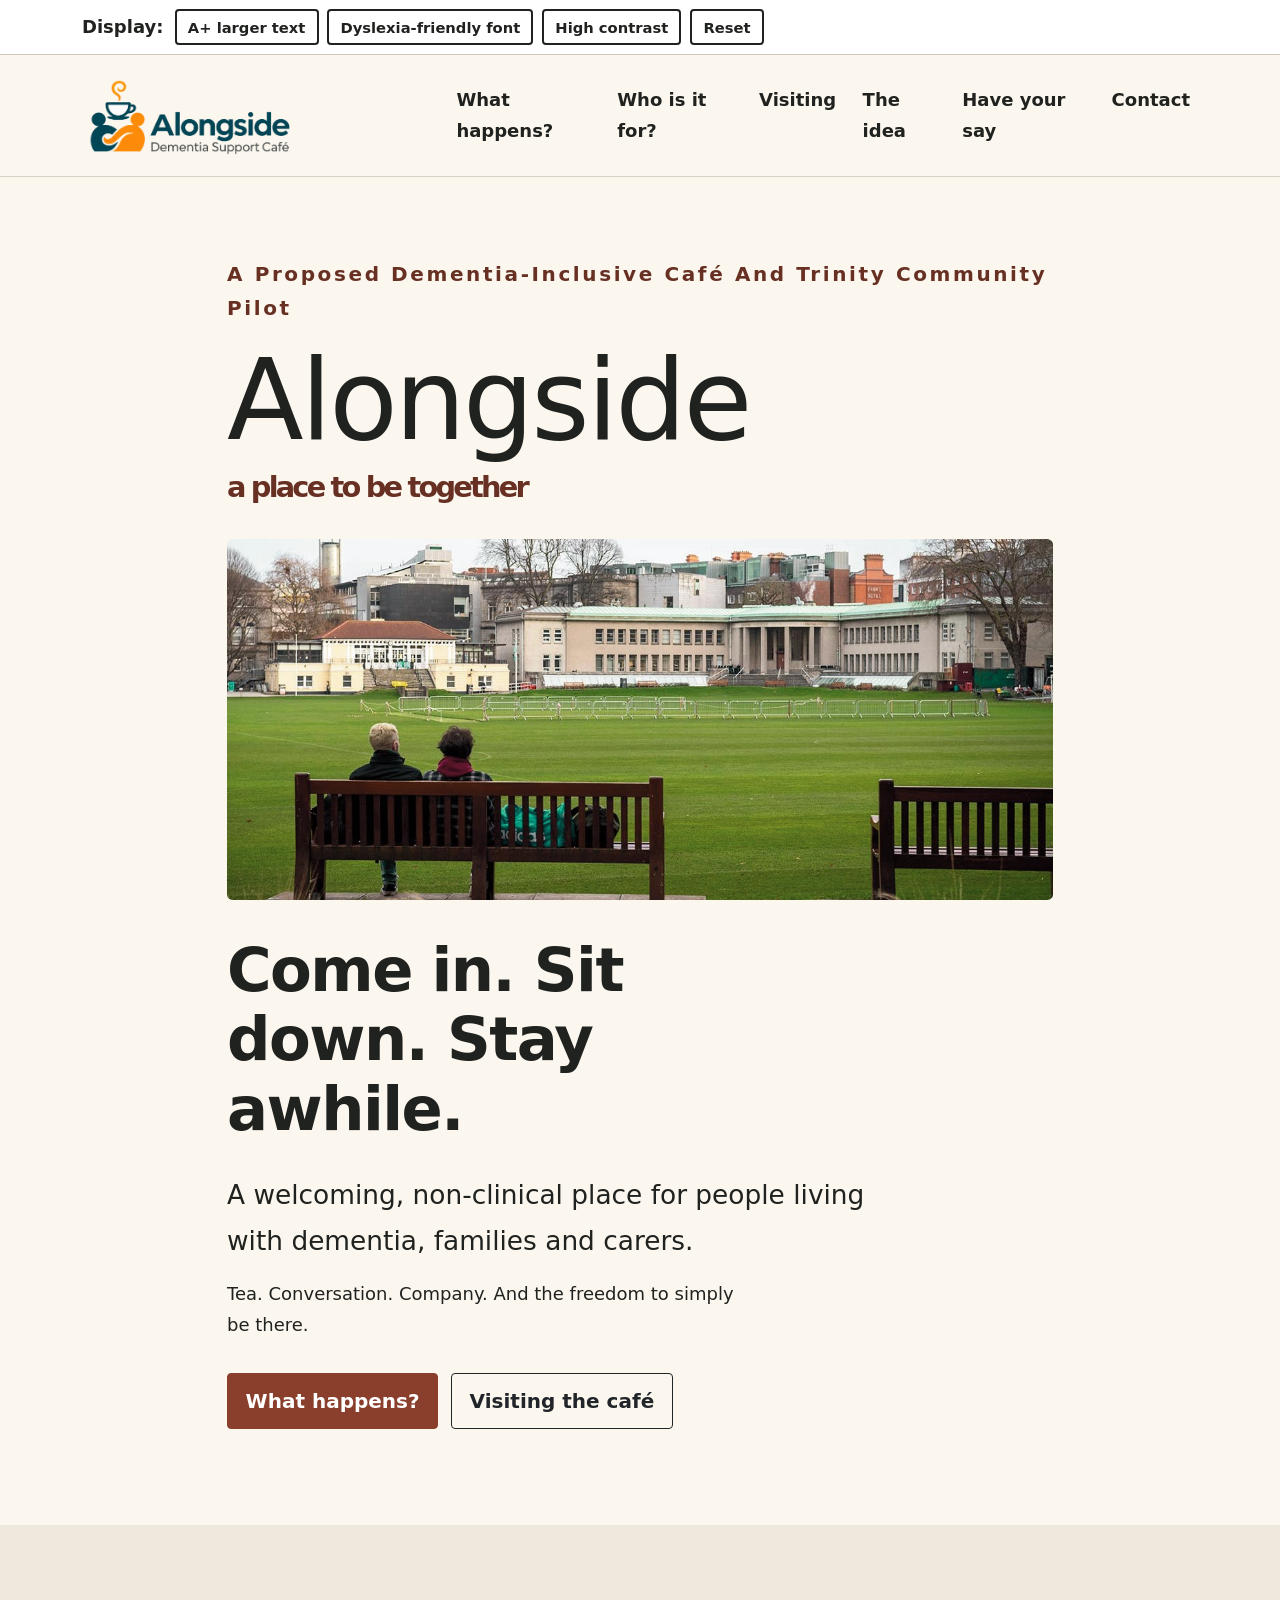
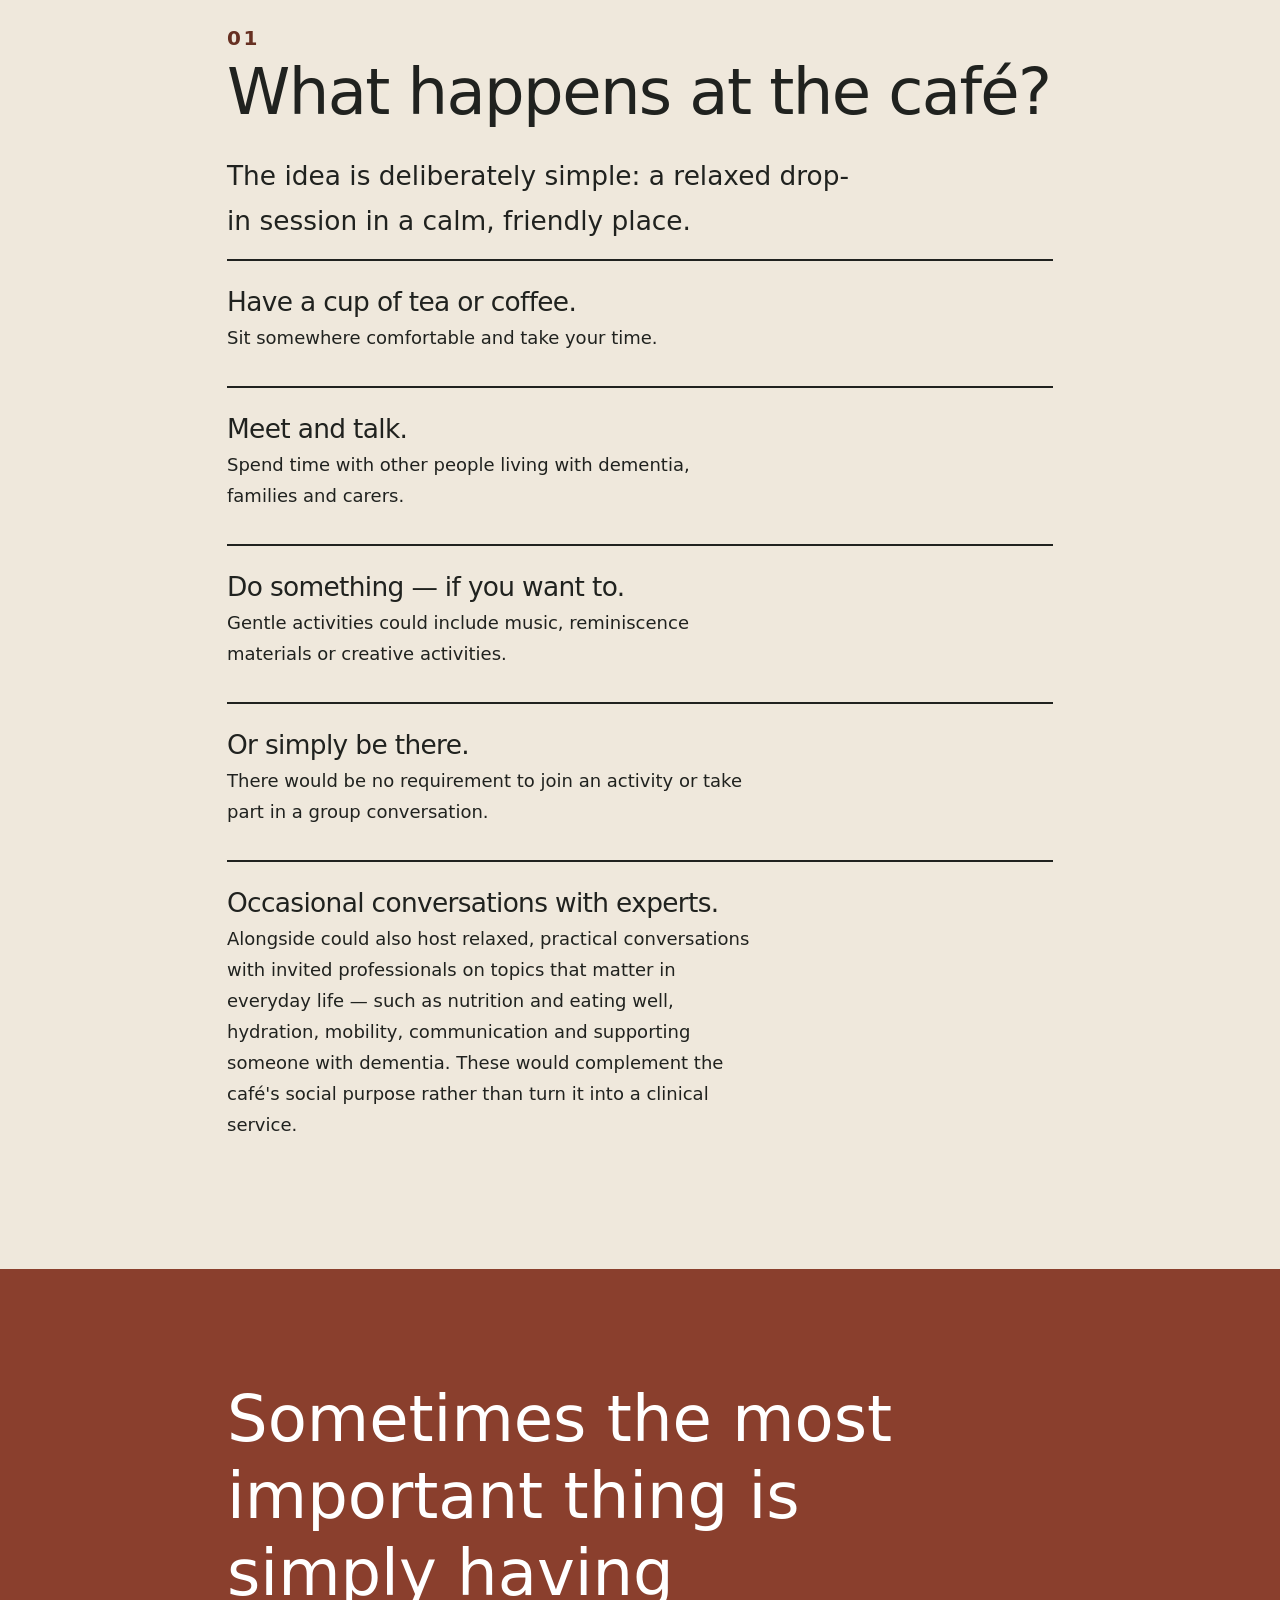
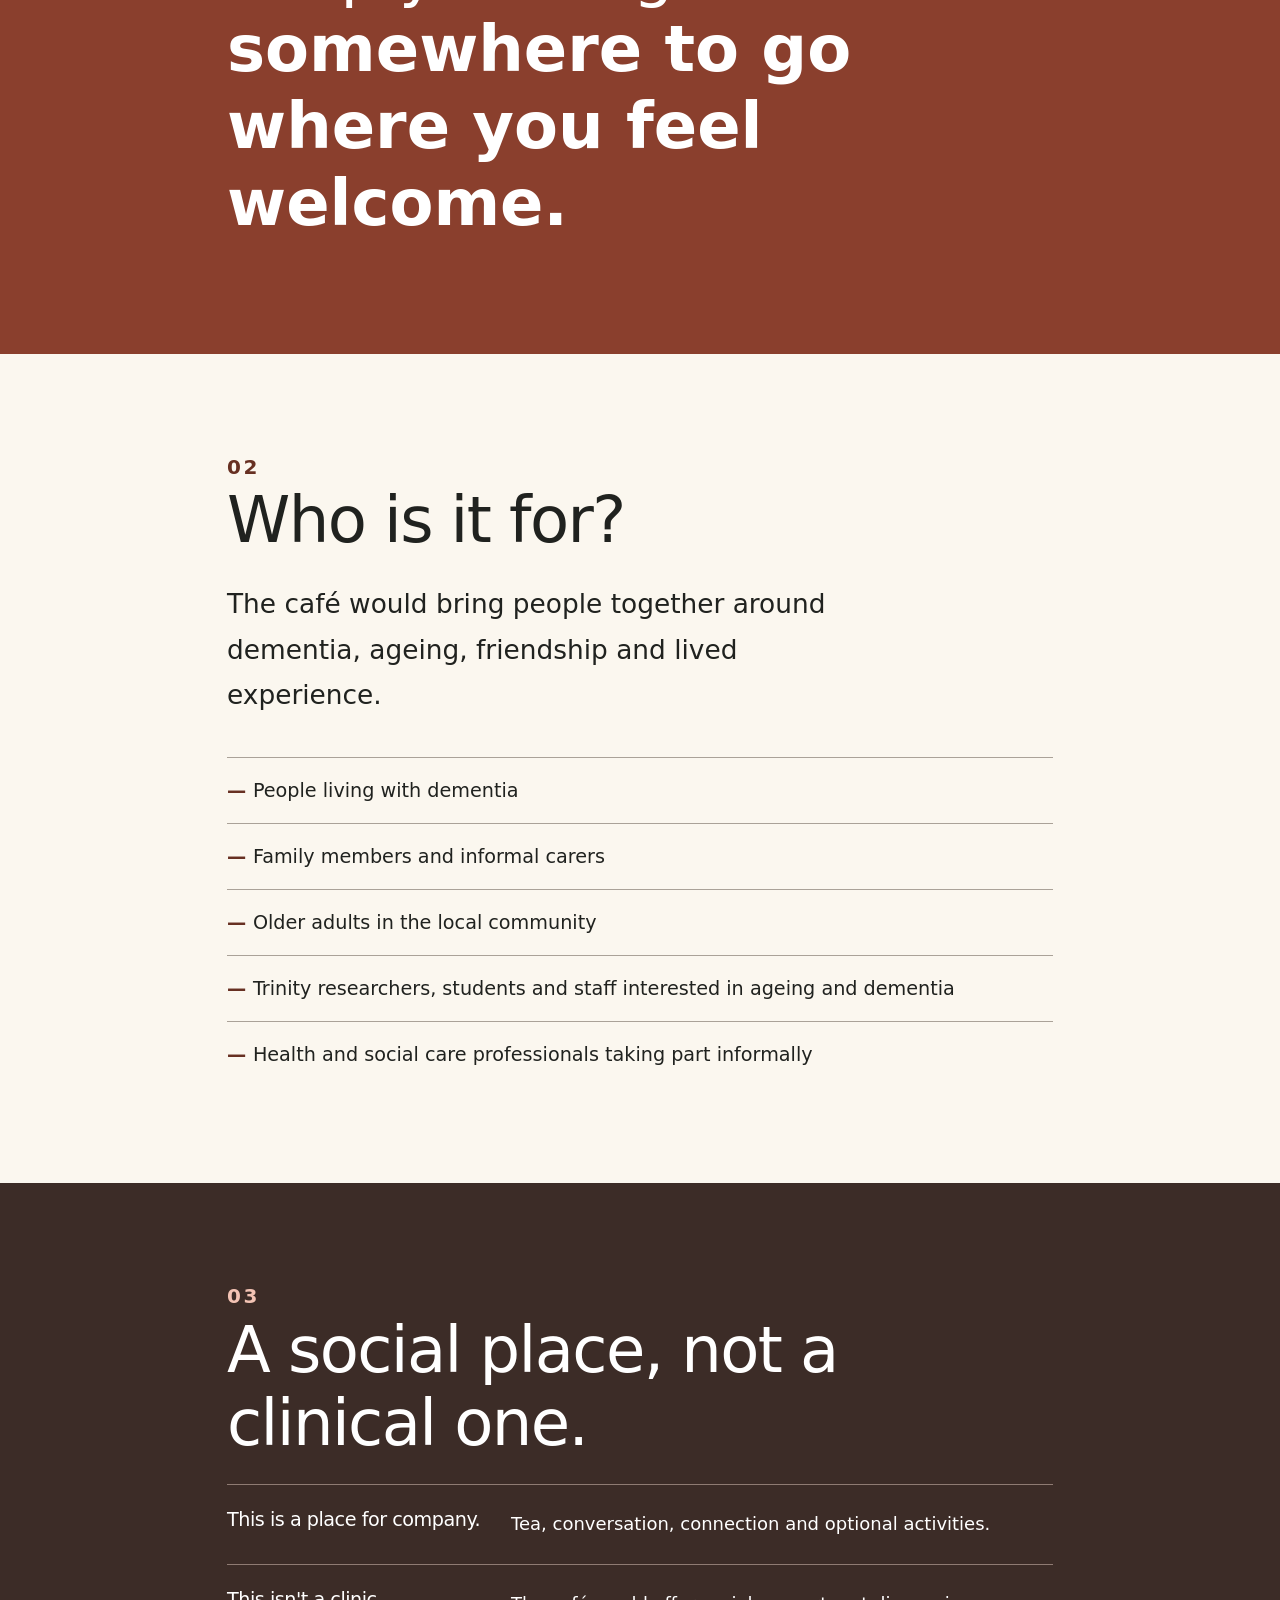
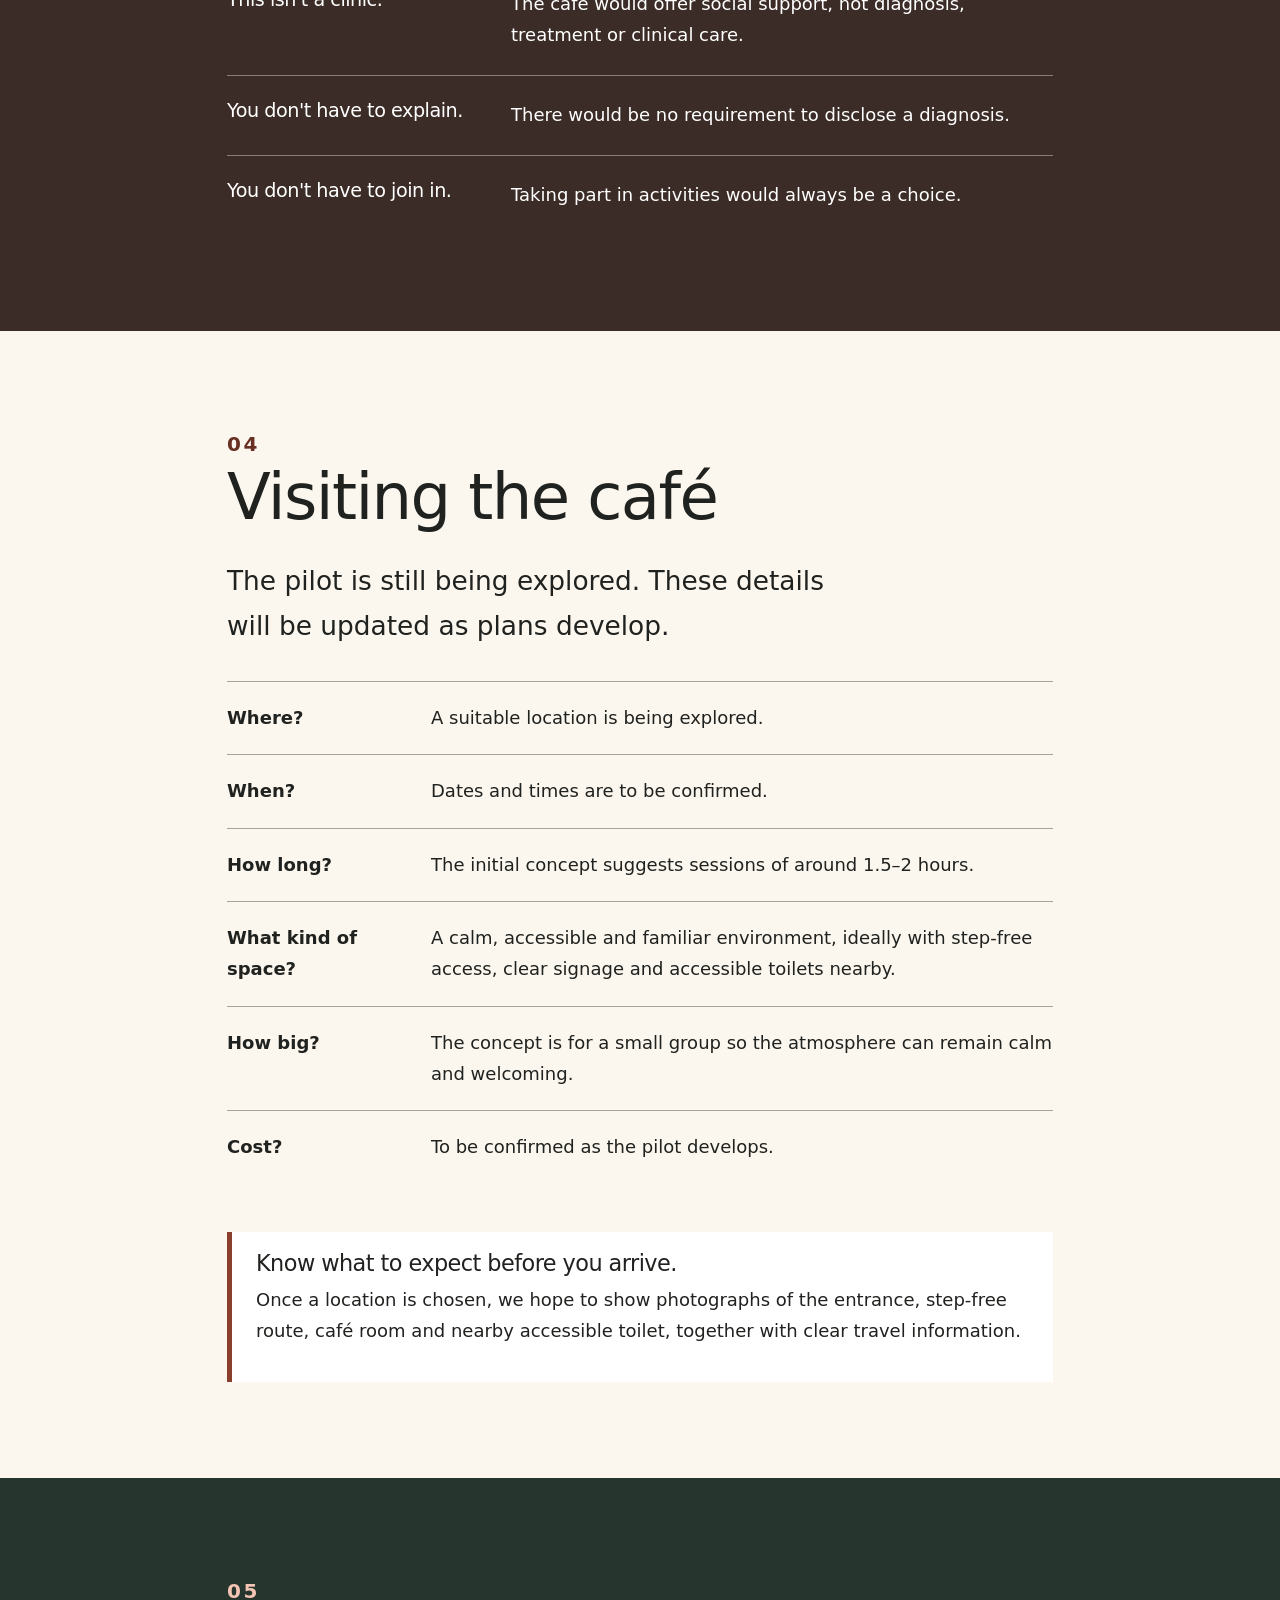
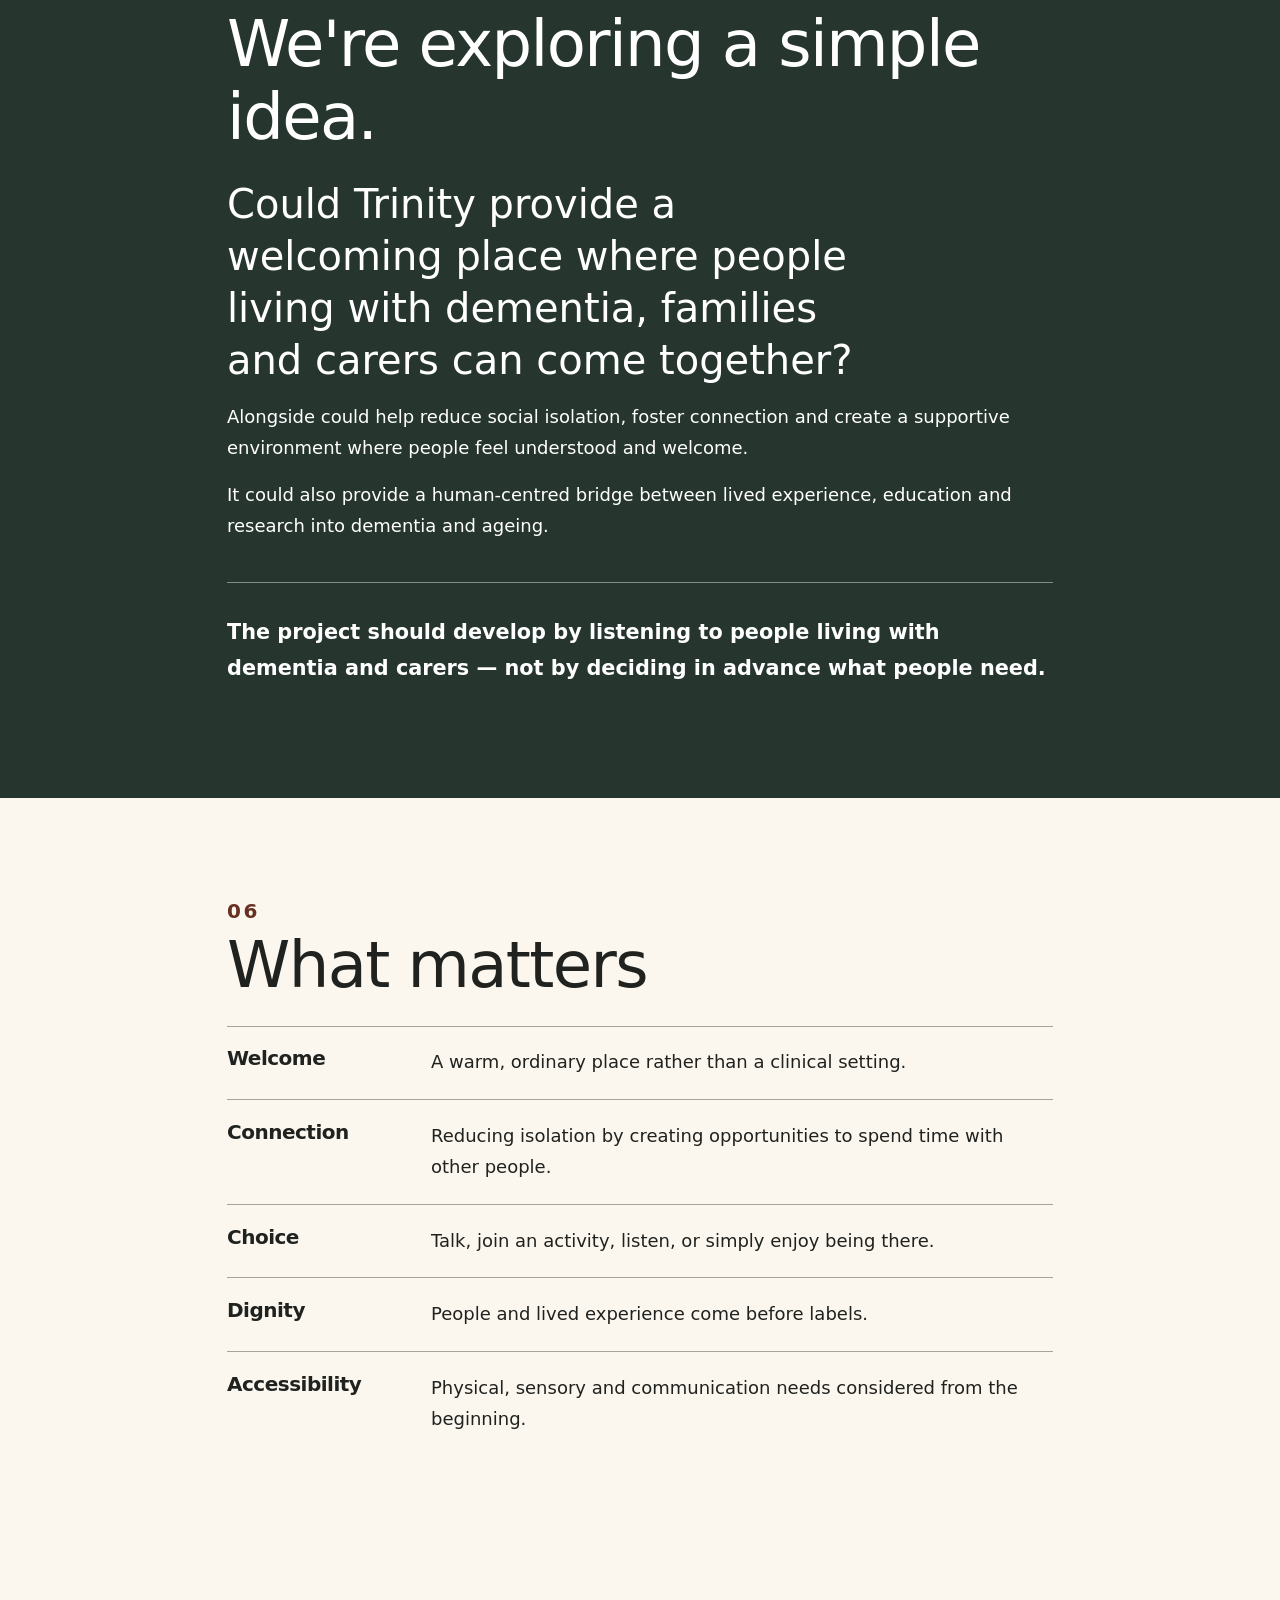
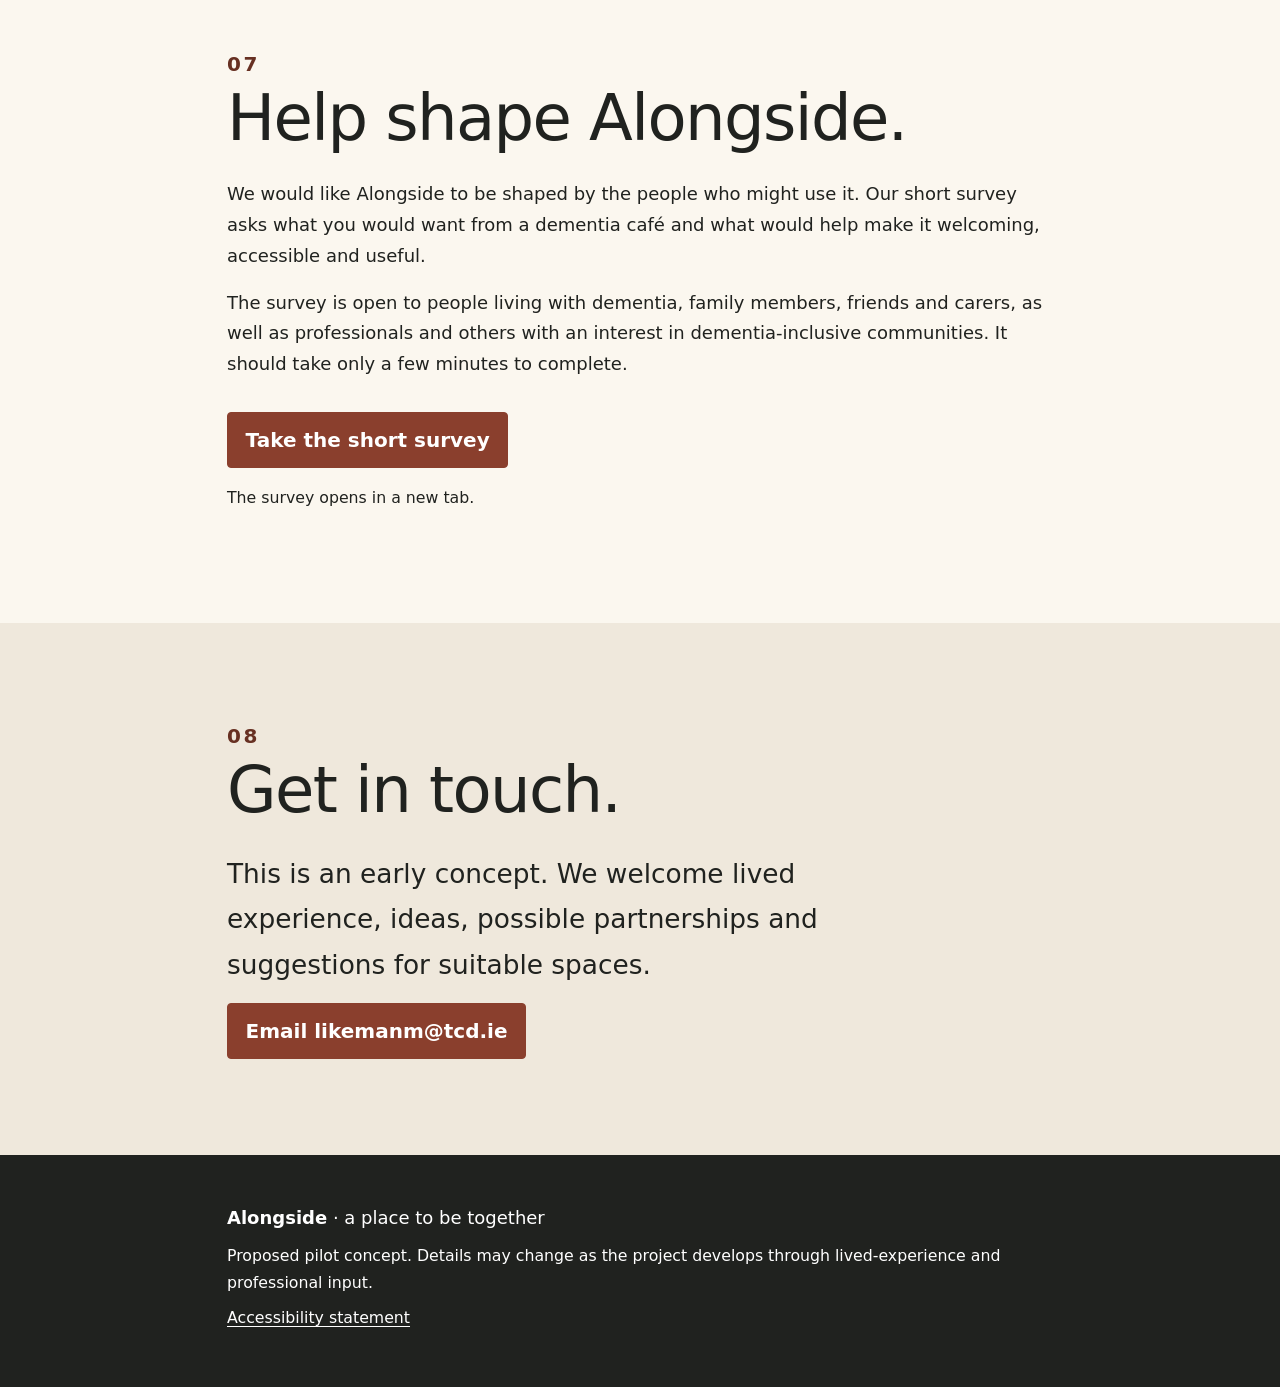
==== commit 196ee0f9: "add new section for a short survey" ====
--- a/index.html
+++ b/index.html
@@ -92,6 +92,9 @@
                 <a class="nav-link" href="#idea">The idea</a>
               </li>
               <li class="nav-item">
+                <a class="nav-link" href="#survey">Have your say</a>
+              </li>
+              <li class="nav-item">
                 <a class="nav-link" href="#contact">Contact</a>
               </li>
             </ul>
@@ -374,14 +377,42 @@
         </div>
       </section>
 
+      <section id="survey" class="section" aria-labelledby="survey-title">
+        <div class="container narrow">
+          <div class="num" aria-hidden="true">07</div>
+          <h2 id="survey-title">Help shape Alongside.</h2>
+          <p>
+            We would like Alongside to be shaped by the people who might use it.
+            Our short survey asks what you would want from a dementia café and
+            what would help make it welcoming, accessible and useful.
+          </p>
+          <p>
+            The survey is open to people living with dementia, family members,
+            friends and carers, as well as professionals and others with an
+            interest in dementia-inclusive communities. It should take only a
+            few minutes to complete.
+          </p>
+          <div class="actions">
+            <a
+              class="btn btn-primary btn-lg"
+              href="https://tally.so/r/rjz7vL"
+              target="_blank"
+              rel="noopener noreferrer"
+              >Take the short survey</a
+            >
+          </div>
+          <p class="small mt-3">The survey opens in a new tab.</p>
+        </div>
+      </section>
+
       <section
         id="contact"
         class="section soft"
         aria-labelledby="contact-title"
       >
         <div class="container narrow">
-          <div class="num" aria-hidden="true">07</div>
-          <h2 id="contact-title">Help shape the idea.</h2>
+          <div class="num" aria-hidden="true">08</div>
+          <h2 id="contact-title">Get in touch.</h2>
           <p>
             <span class="intro"
               >This is an early concept. We welcome lived experience, ideas,
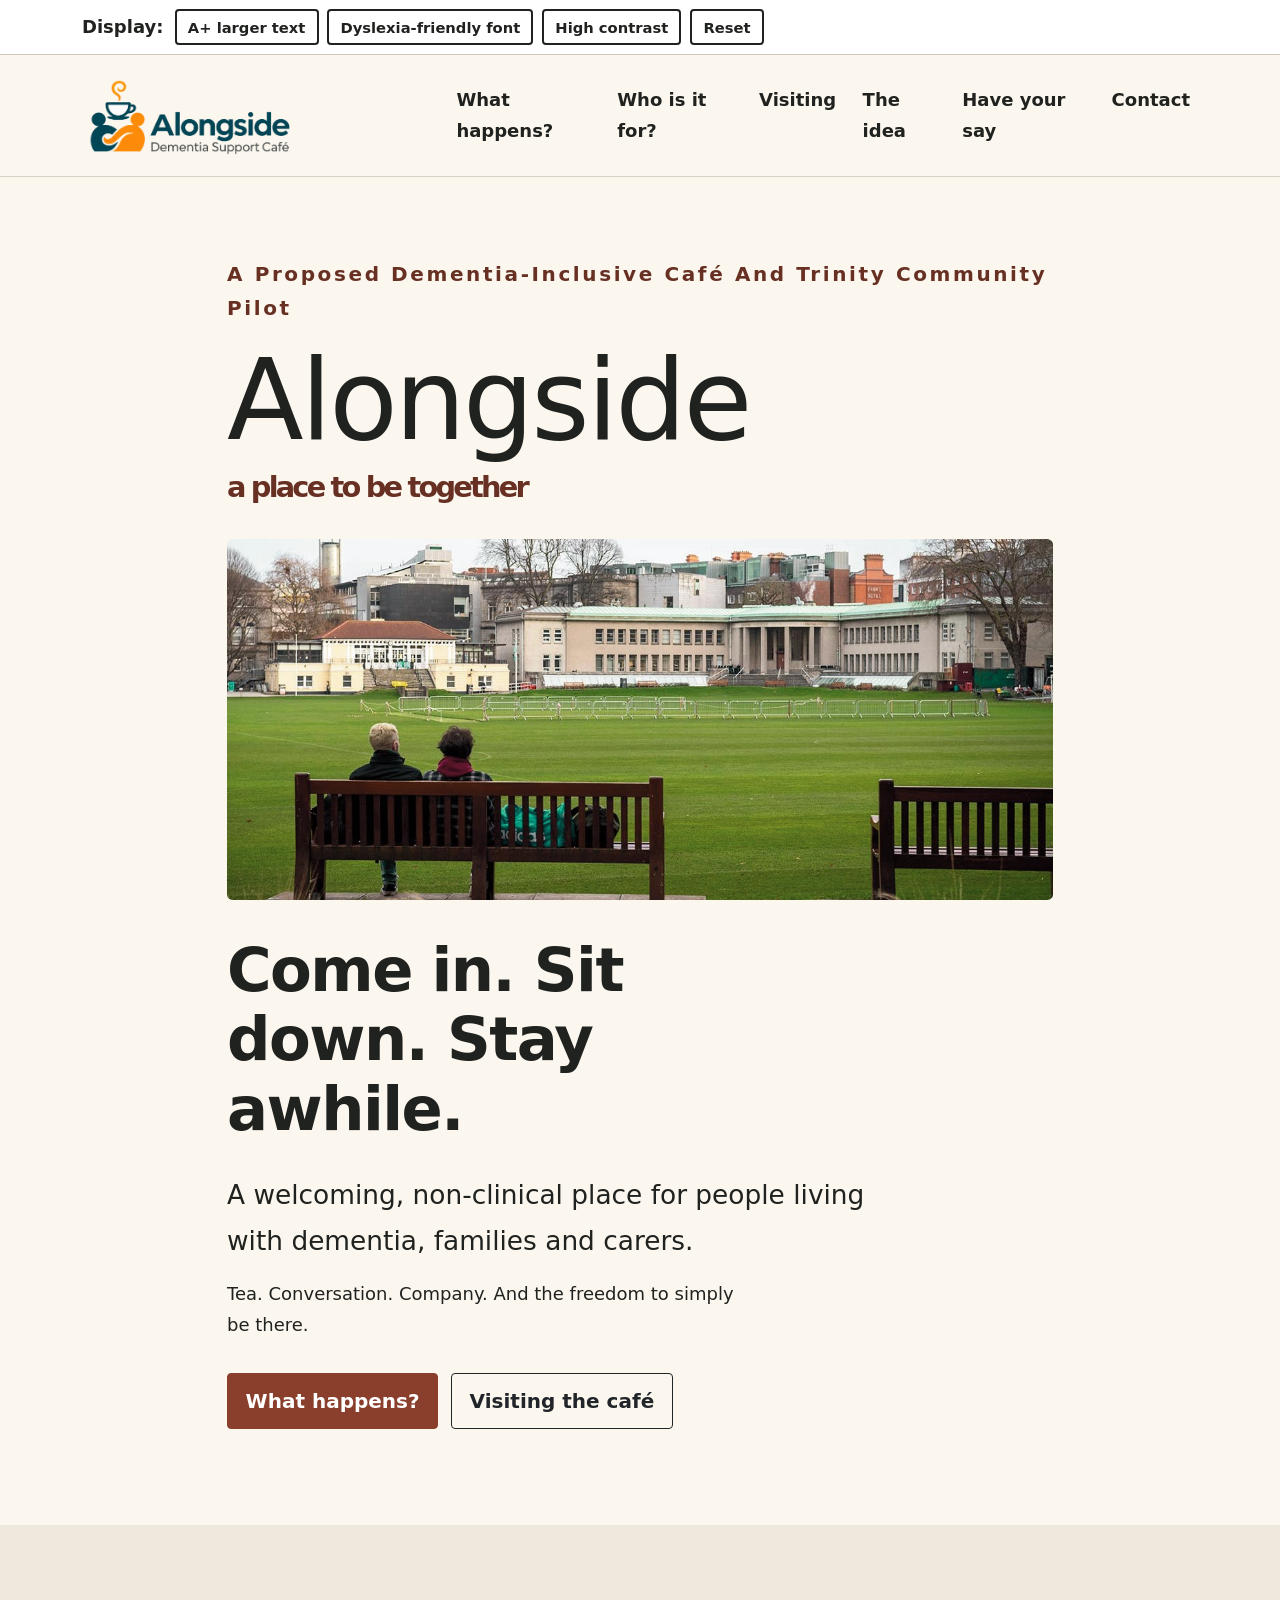
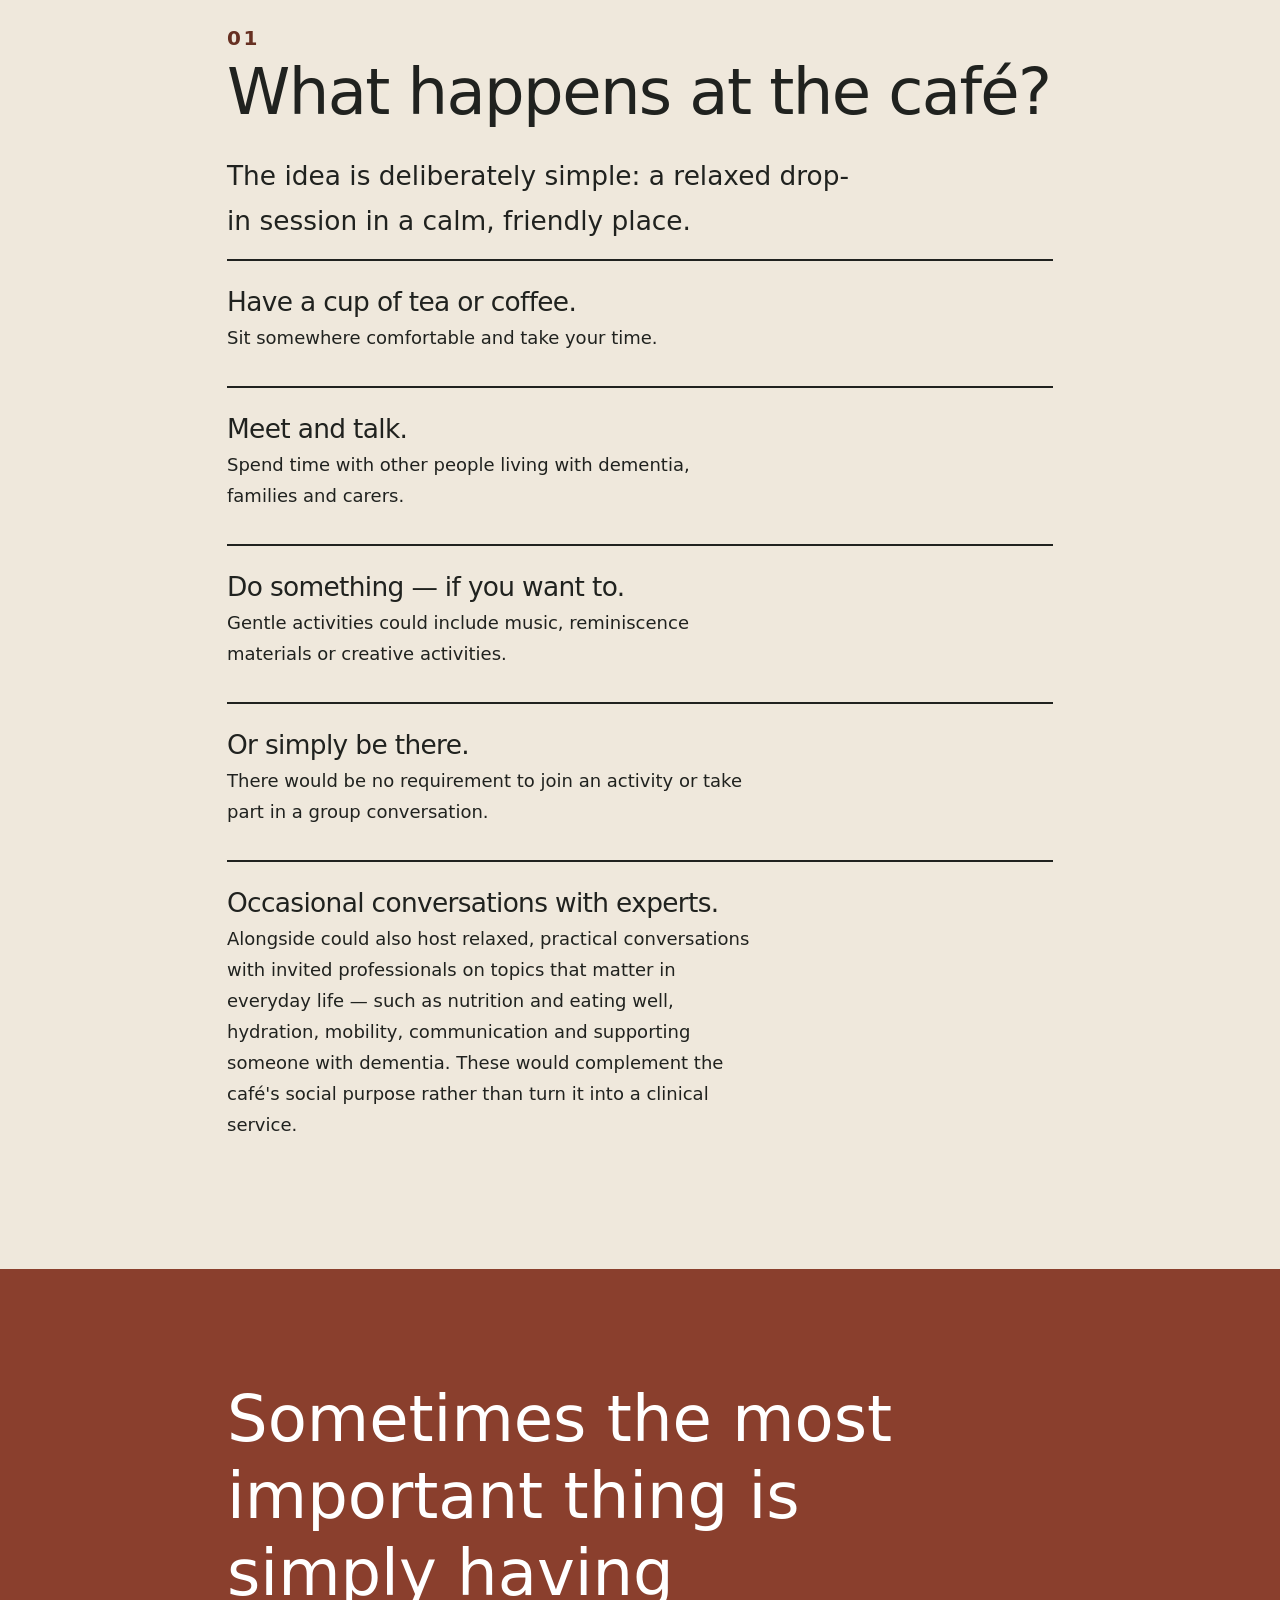
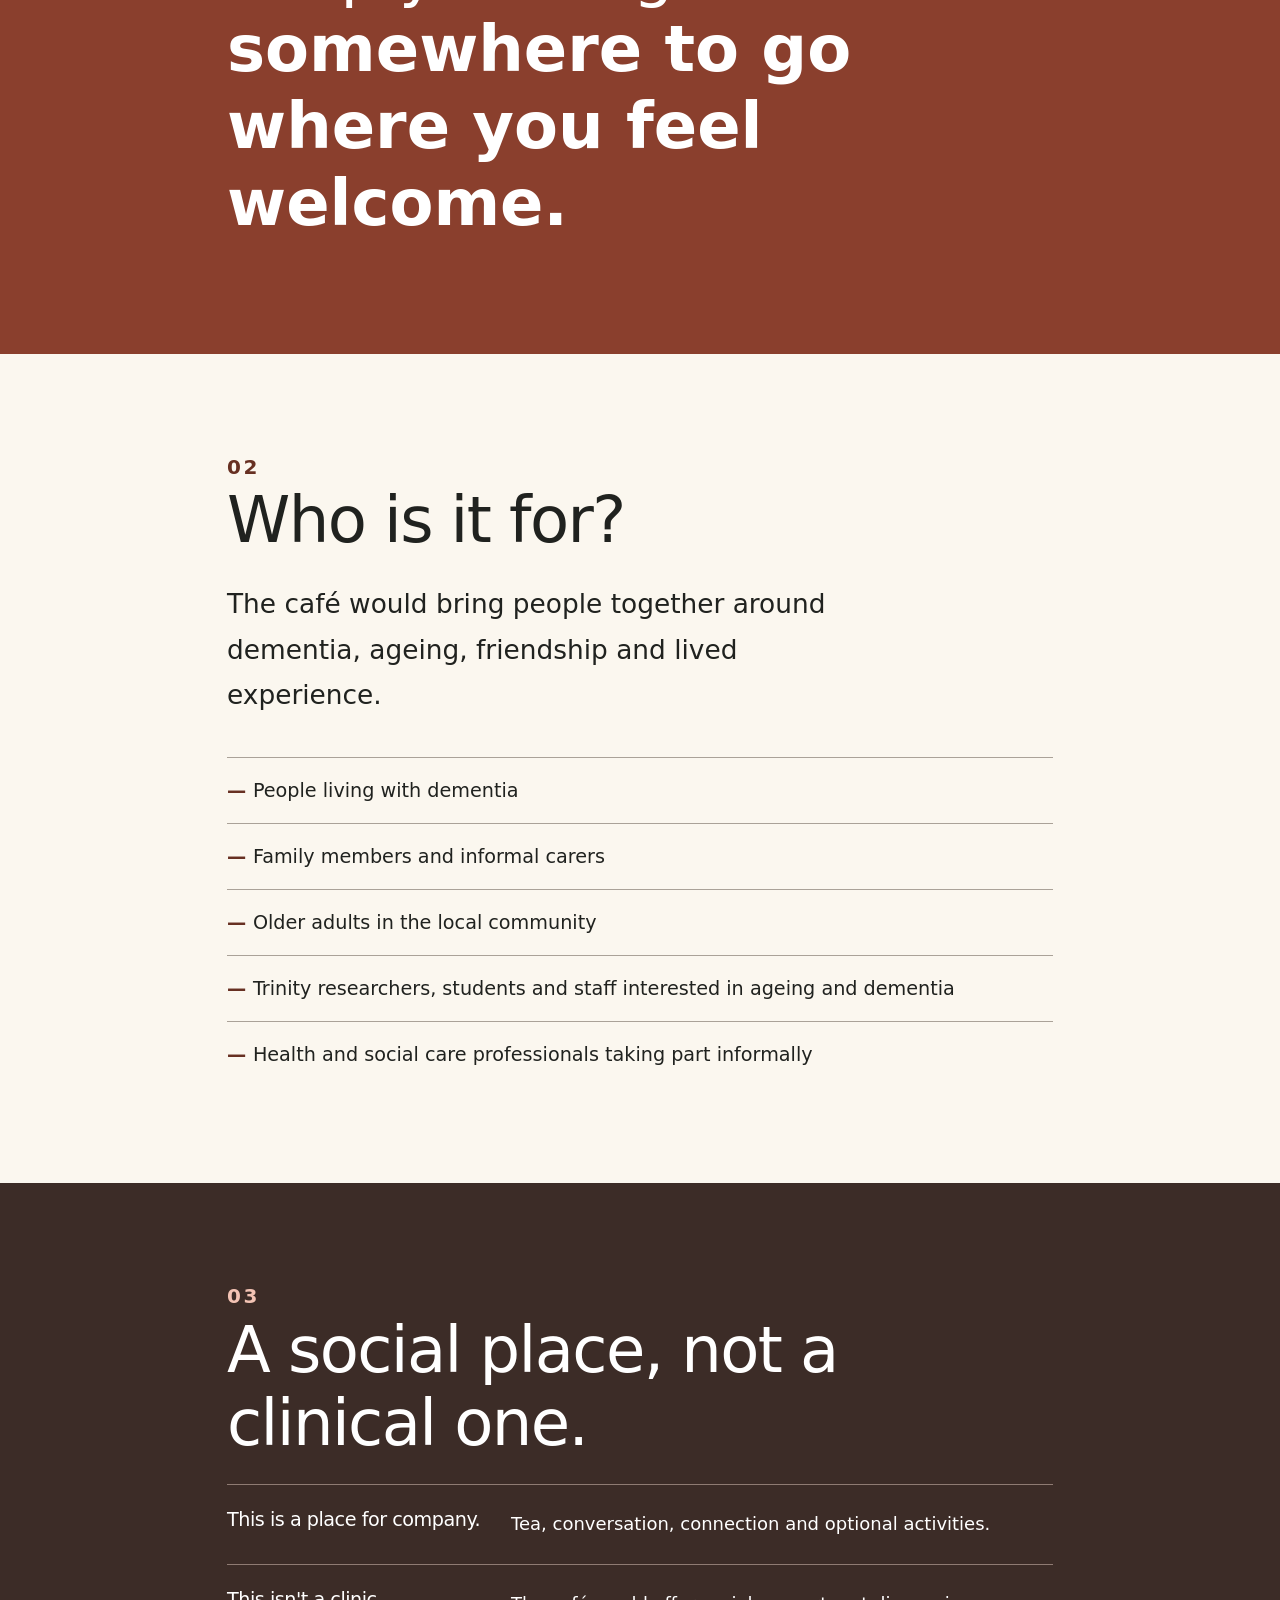
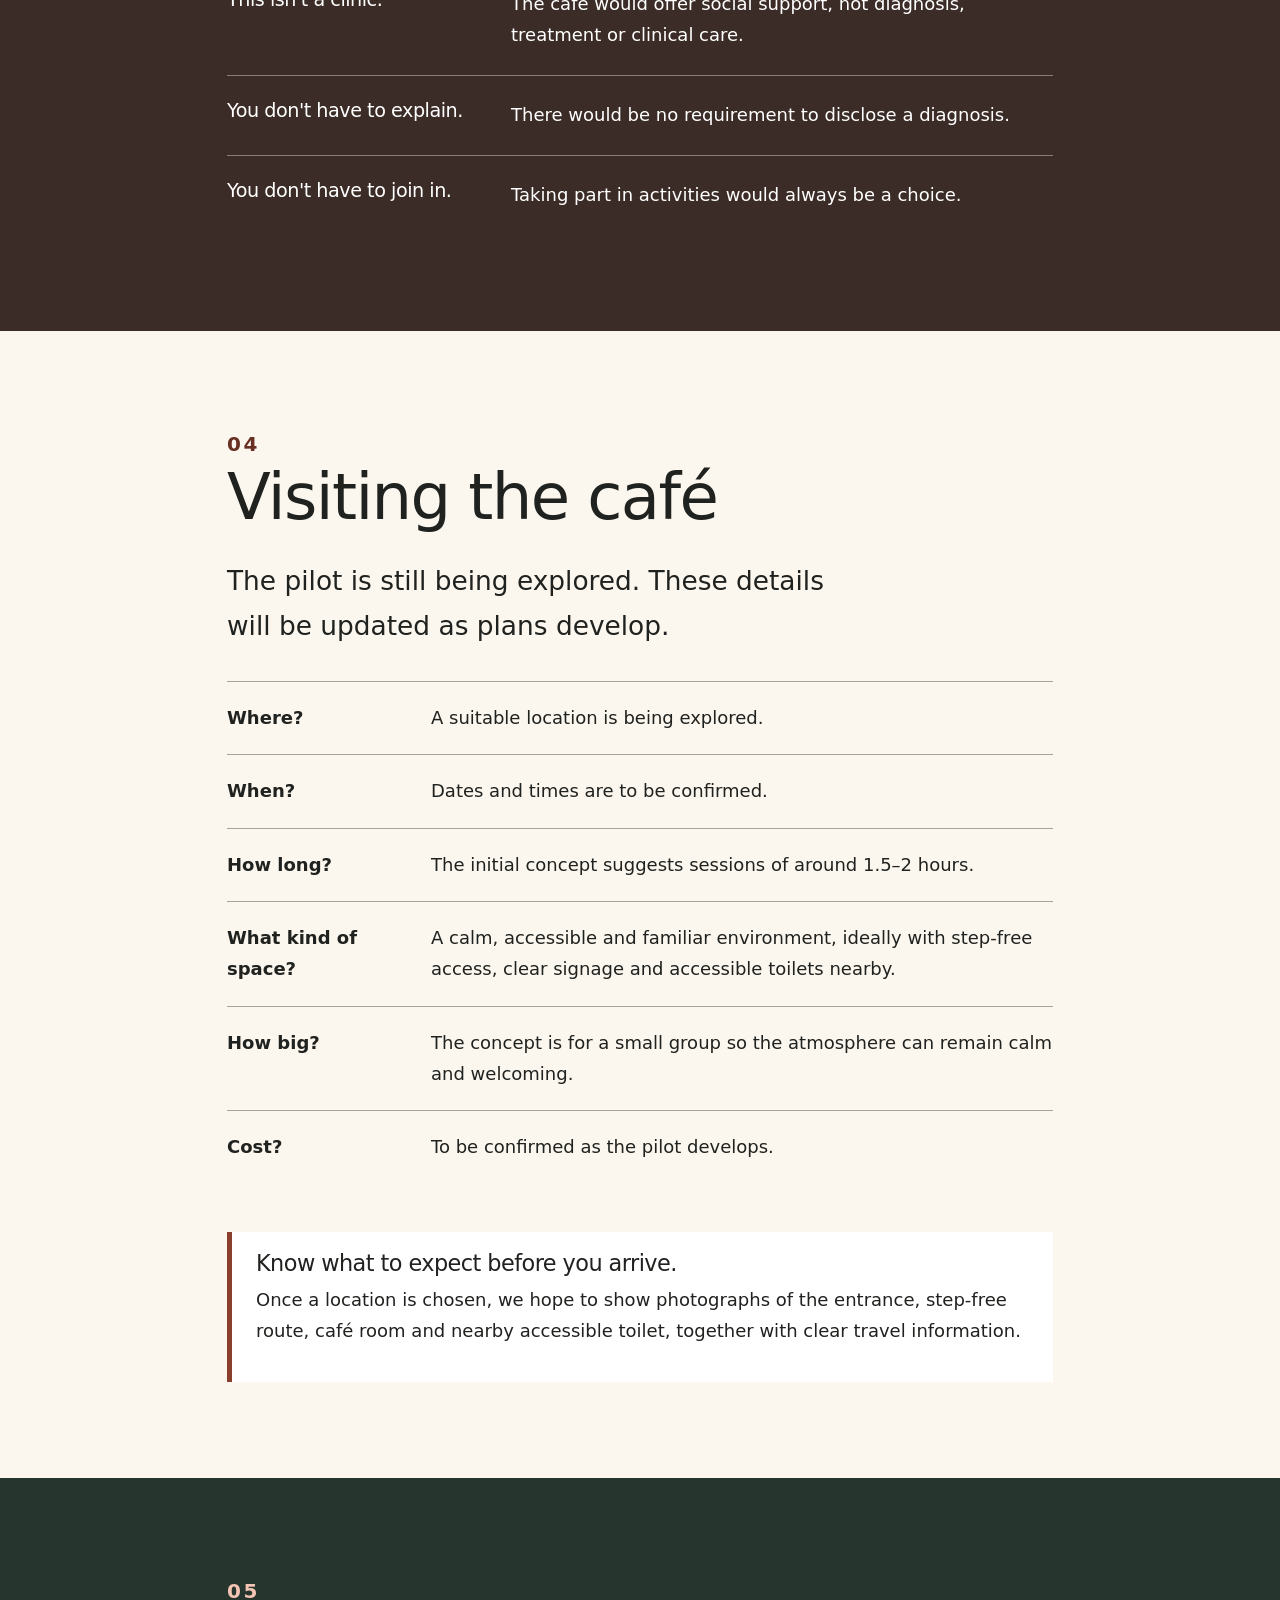
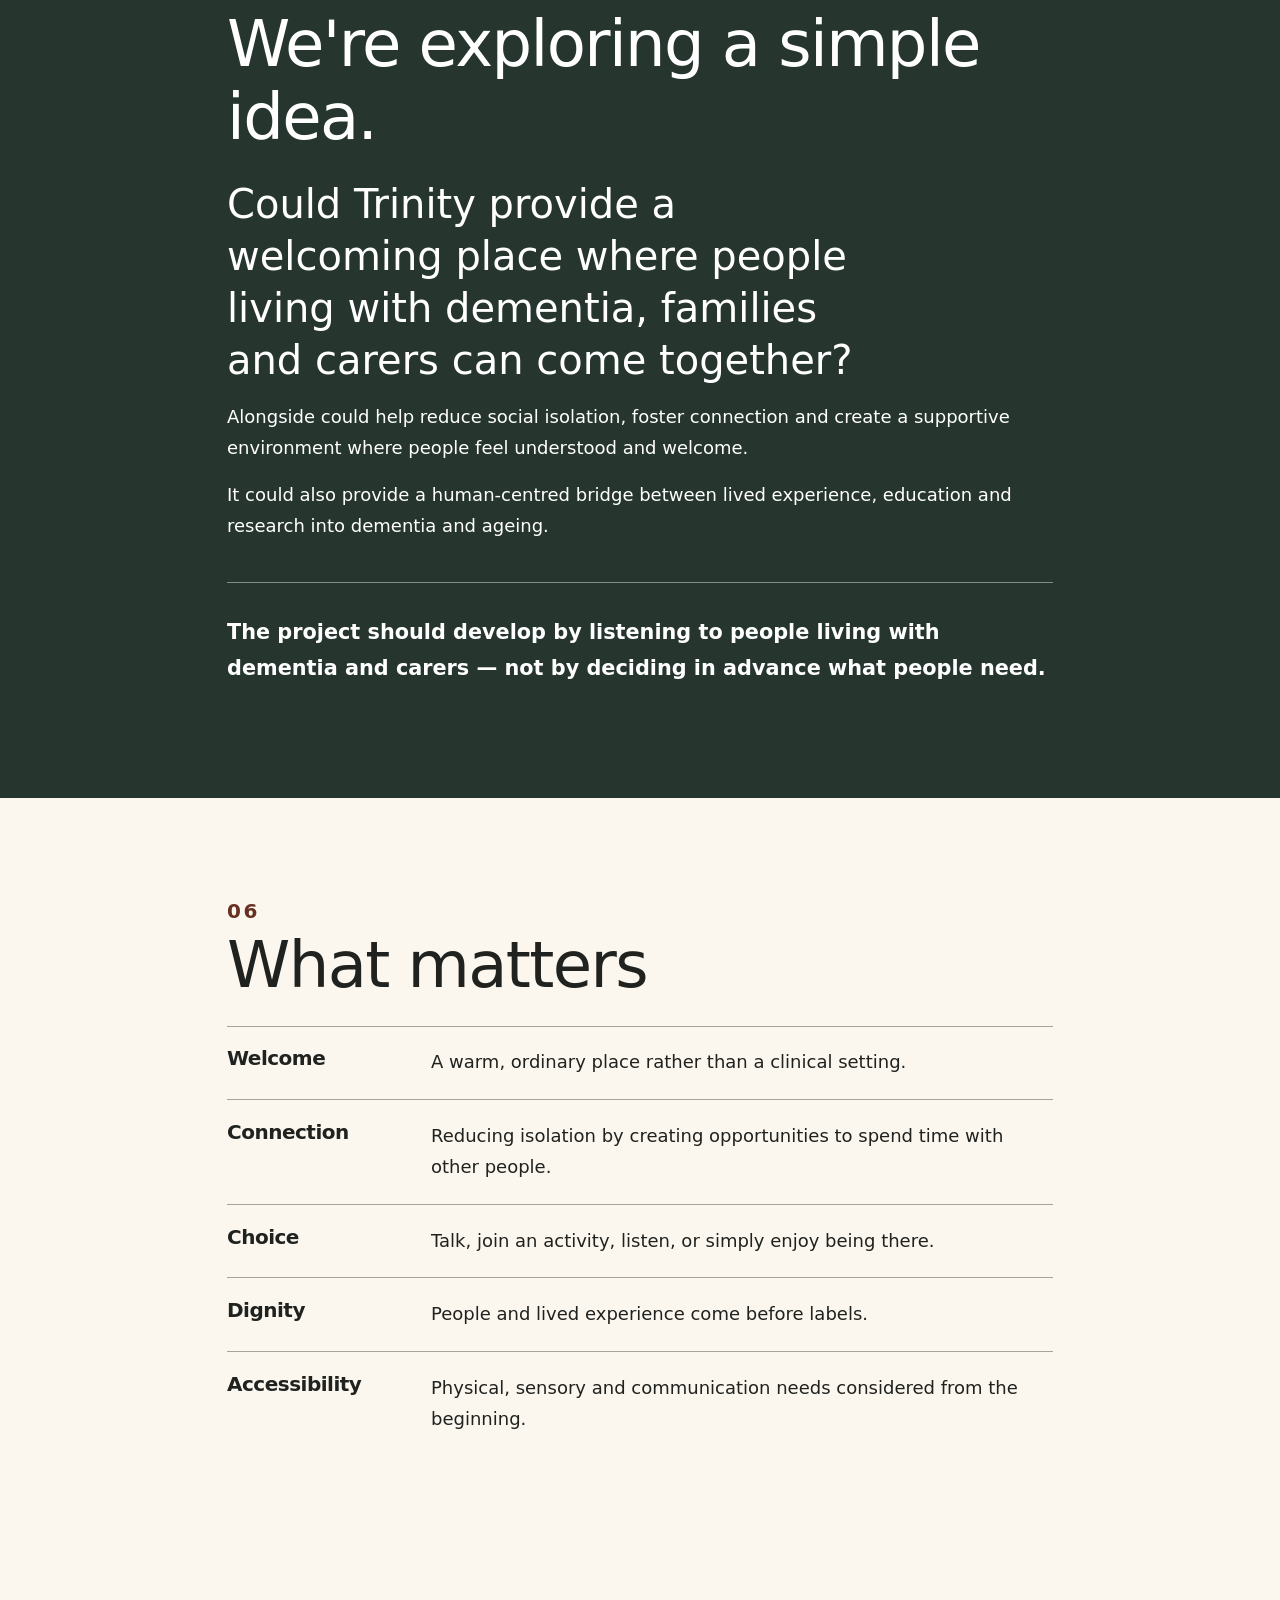
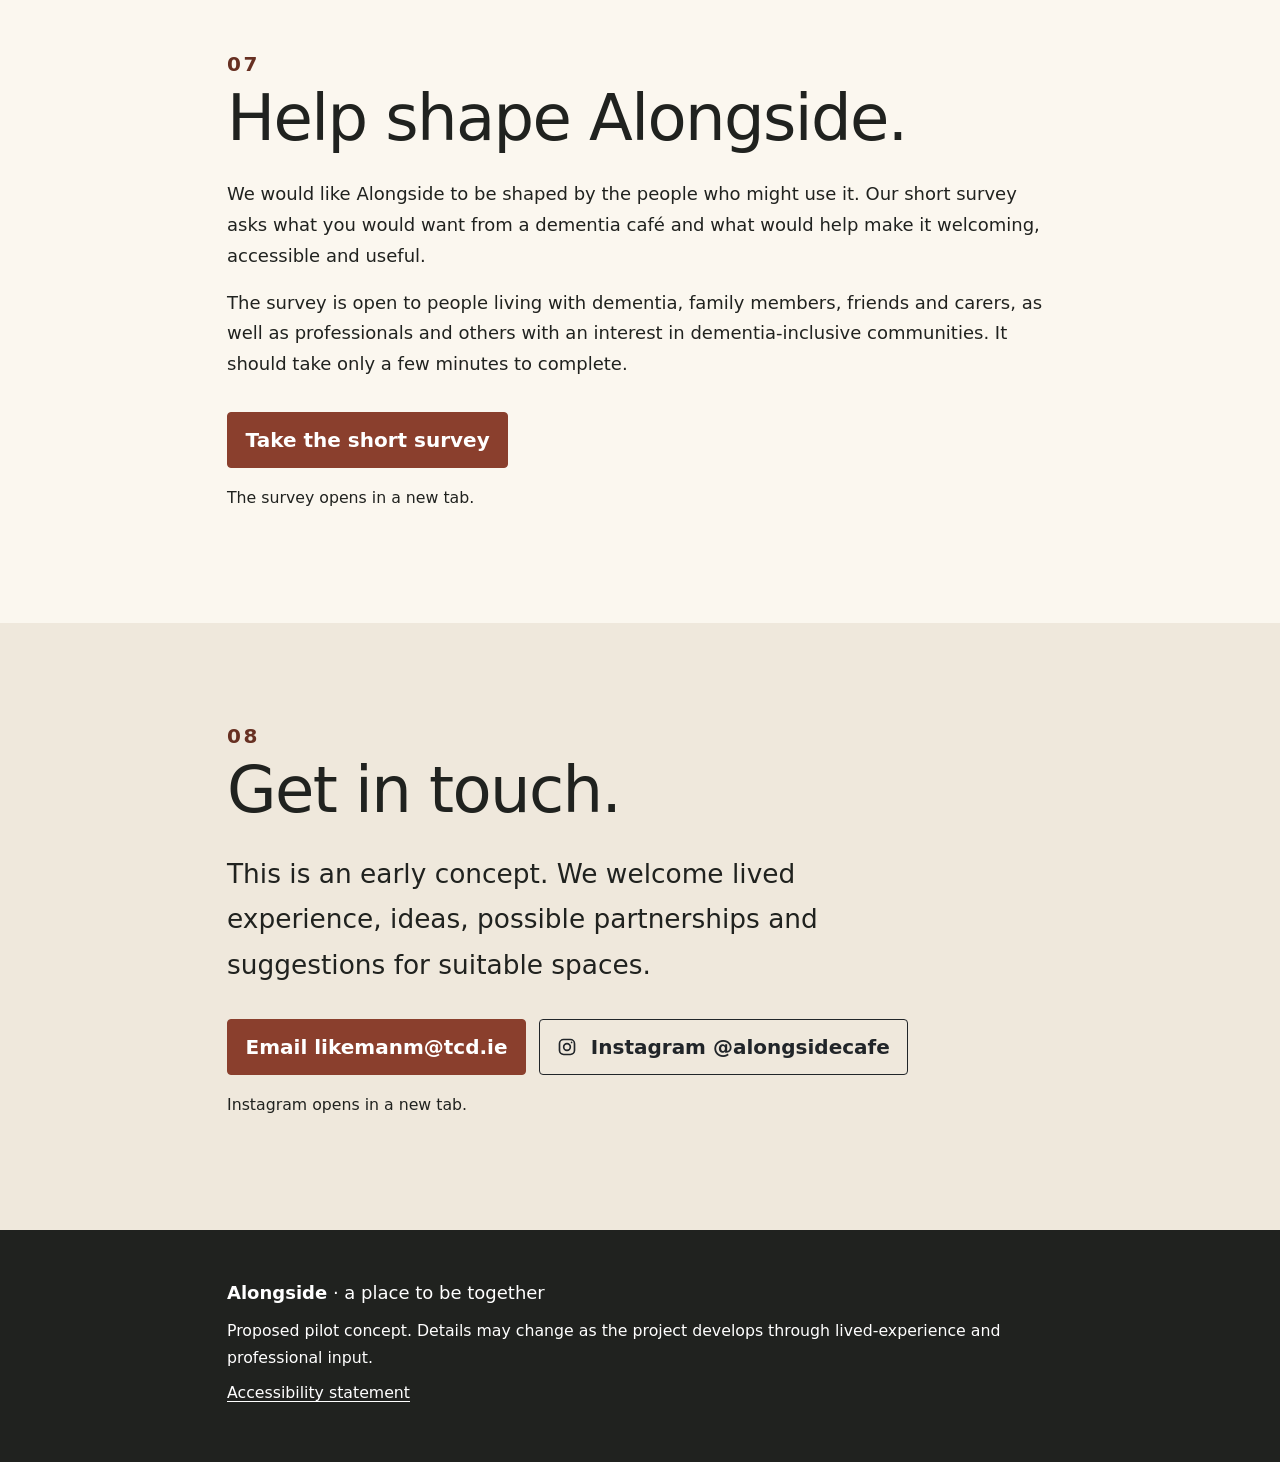
==== commit fb6693b1: "added Instagram icon and name" ====
--- a/index.html
+++ b/index.html
@@ -419,11 +419,47 @@
               possible partnerships and suggestions for suitable spaces.</span
             >
           </p>
-          <a
-            class="btn btn-primary btn-lg"
-            href="mailto:likemanm@tcd.ie?subject=Alongside%20dementia-inclusive%20caf%C3%A9"
-            >Email likemanm@tcd.ie</a
-          >
+          <div class="actions">
+            <a
+              class="btn btn-primary btn-lg"
+              href="mailto:likemanm@tcd.ie?subject=Alongside%20dementia-inclusive%20caf%C3%A9"
+              >Email likemanm@tcd.ie</a
+            >
+            <a
+              class="btn btn-outline-dark btn-lg"
+              href="https://www.instagram.com/alongsidecafe/"
+              target="_blank"
+              rel="noopener noreferrer"
+              aria-label="Follow Alongside Café on Instagram (opens in a new tab)"
+            >
+              <svg
+                xmlns="http://www.w3.org/2000/svg"
+                width="20"
+                height="20"
+                viewBox="0 0 24 24"
+                fill="none"
+                stroke="currentColor"
+                stroke-width="2"
+                stroke-linecap="round"
+                stroke-linejoin="round"
+                aria-hidden="true"
+                focusable="false"
+                style="vertical-align: -0.15em; margin-right: 0.4rem"
+              >
+                <rect width="18" height="18" x="3" y="3" rx="5"></rect>
+                <circle cx="12" cy="12" r="4"></circle>
+                <circle
+                  cx="17.5"
+                  cy="6.5"
+                  r="1"
+                  fill="currentColor"
+                  stroke="none"
+                ></circle>
+              </svg>
+              Instagram @alongsidecafe
+            </a>
+          </div>
+          <p class="small mt-3">Instagram opens in a new tab.</p>
         </div>
       </section>
     </main>
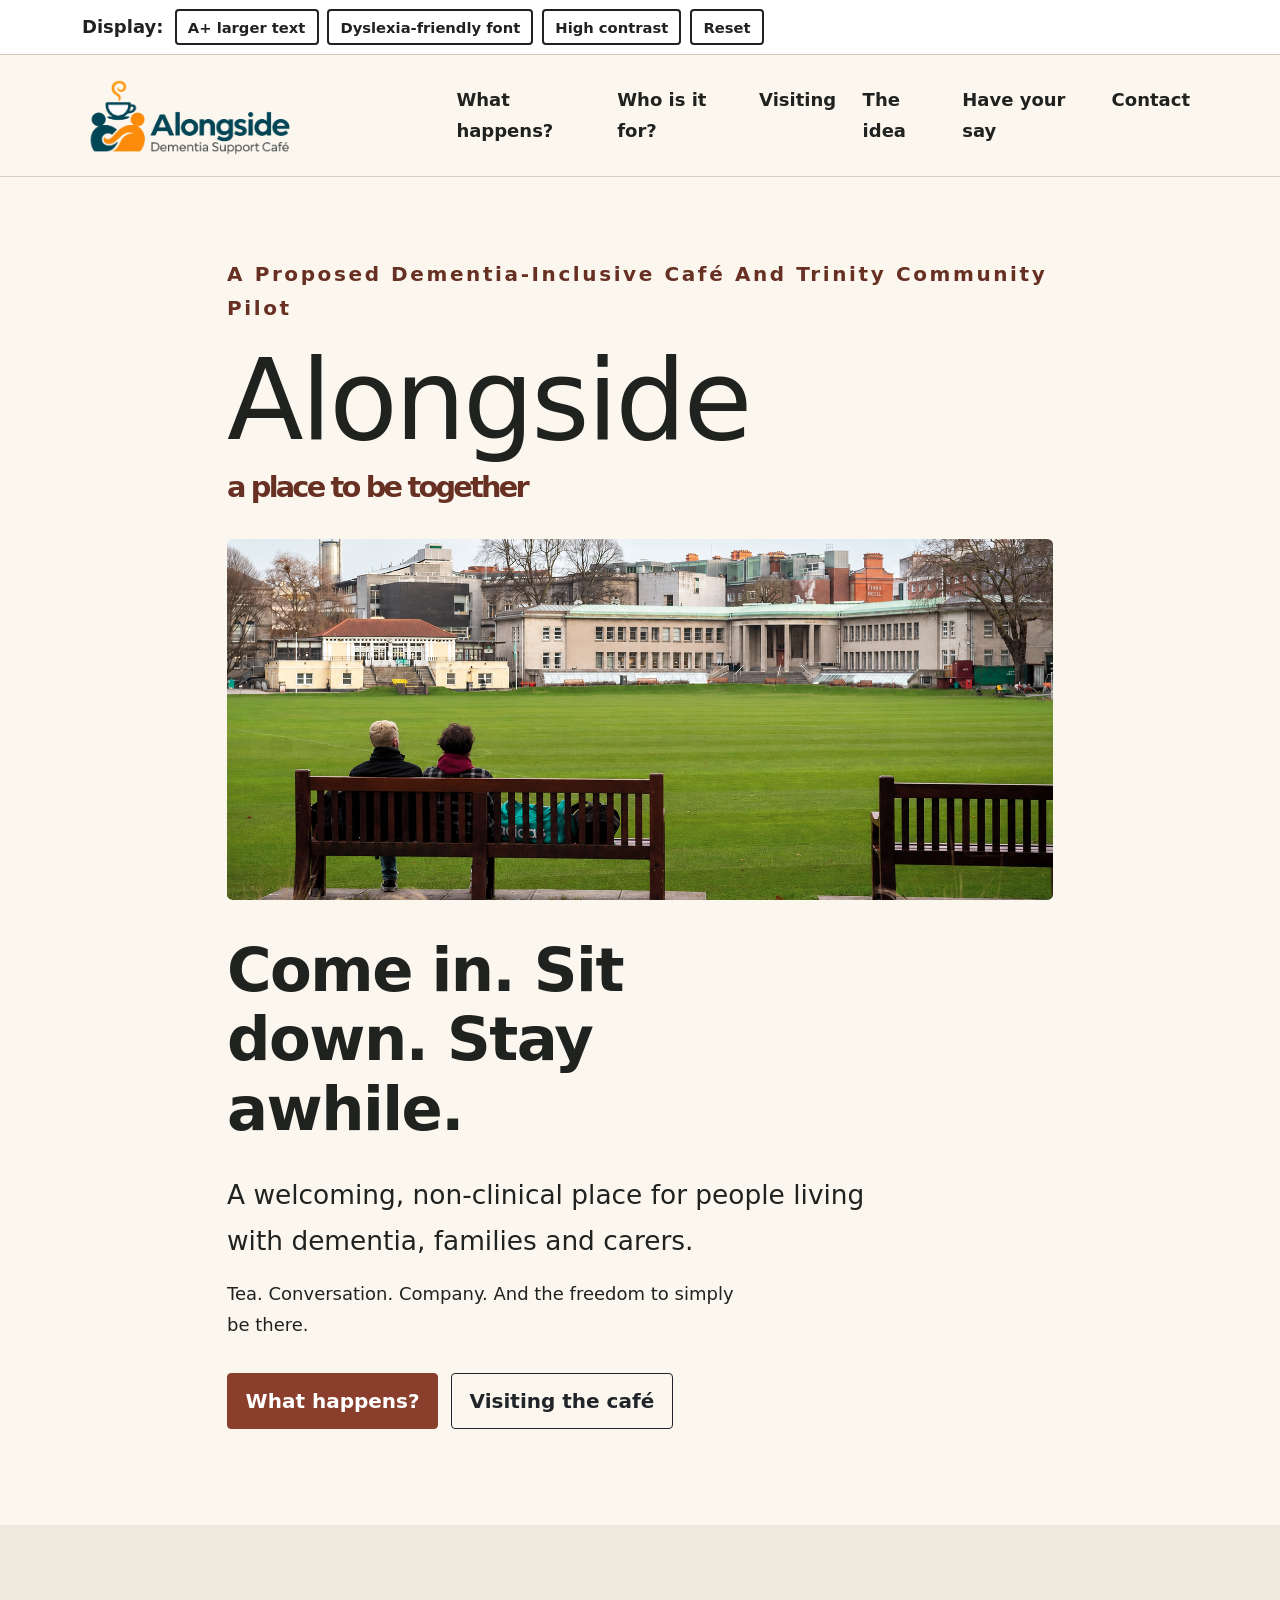
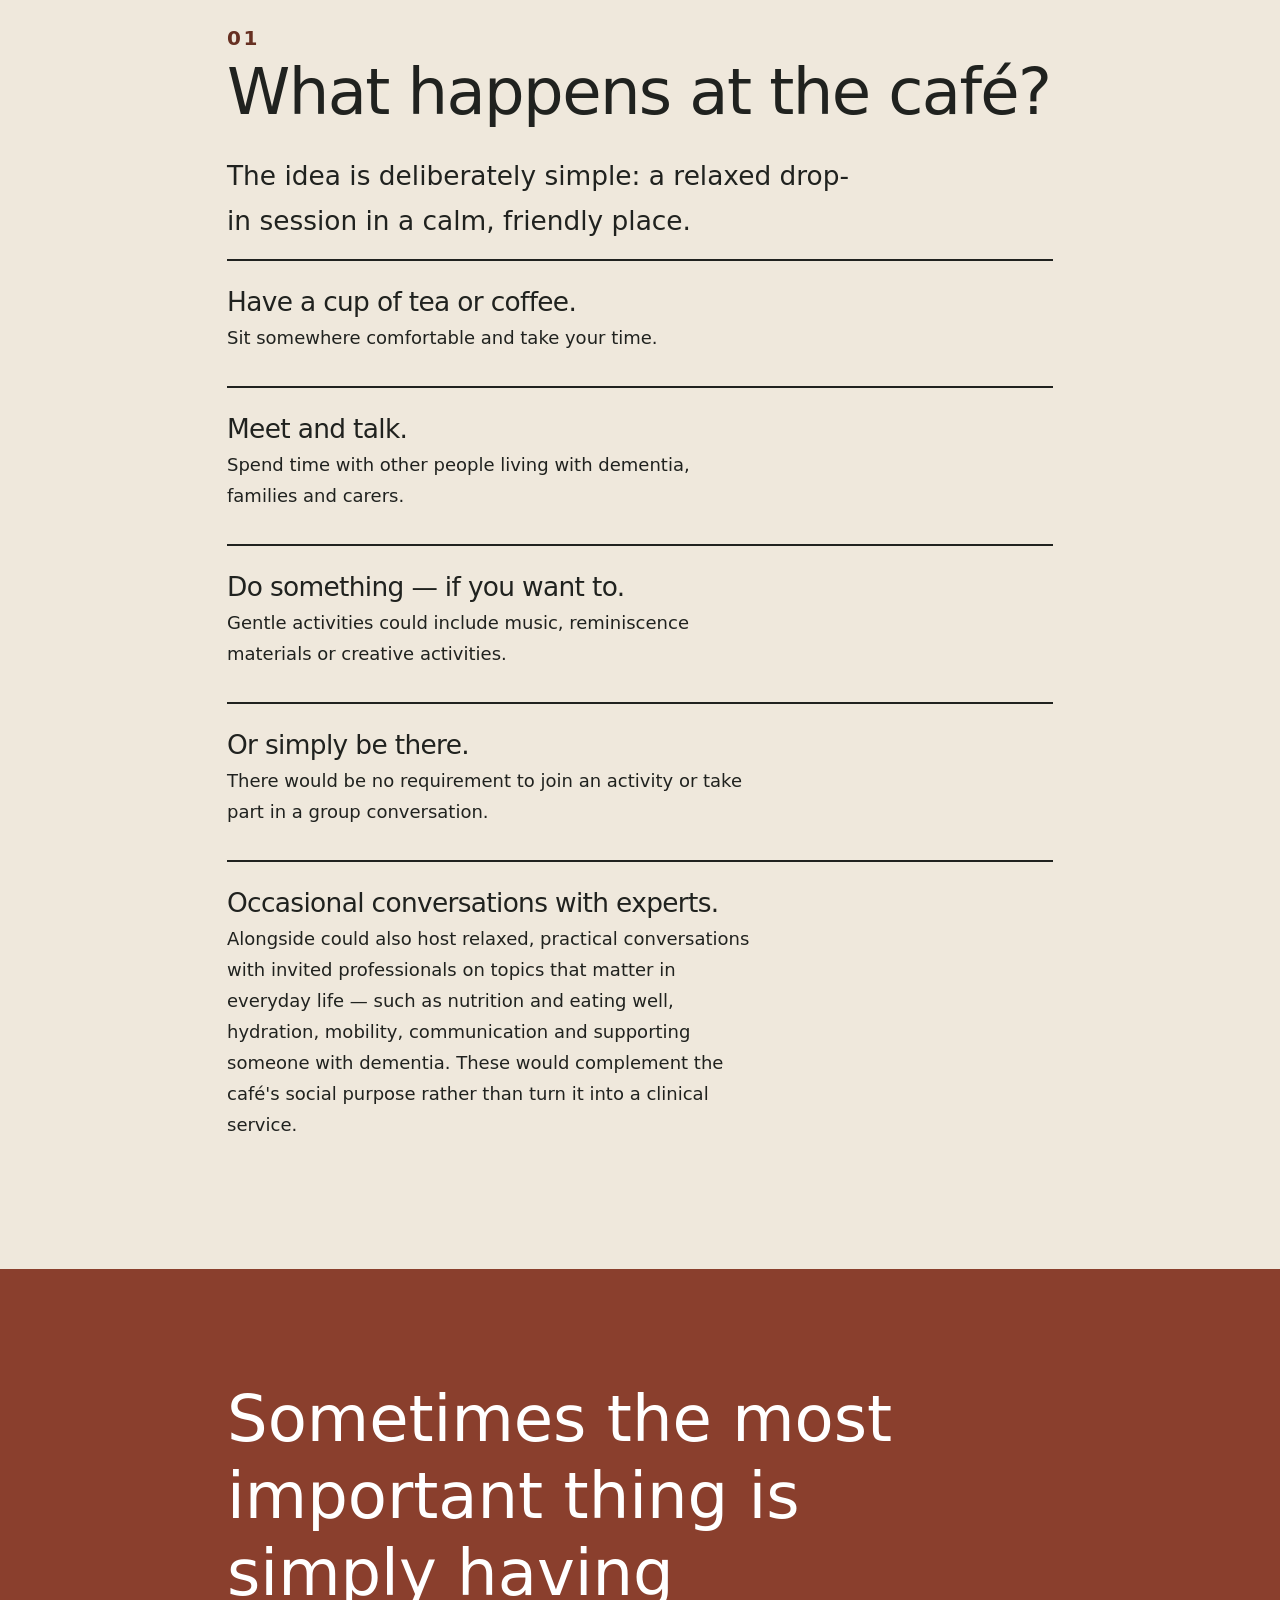
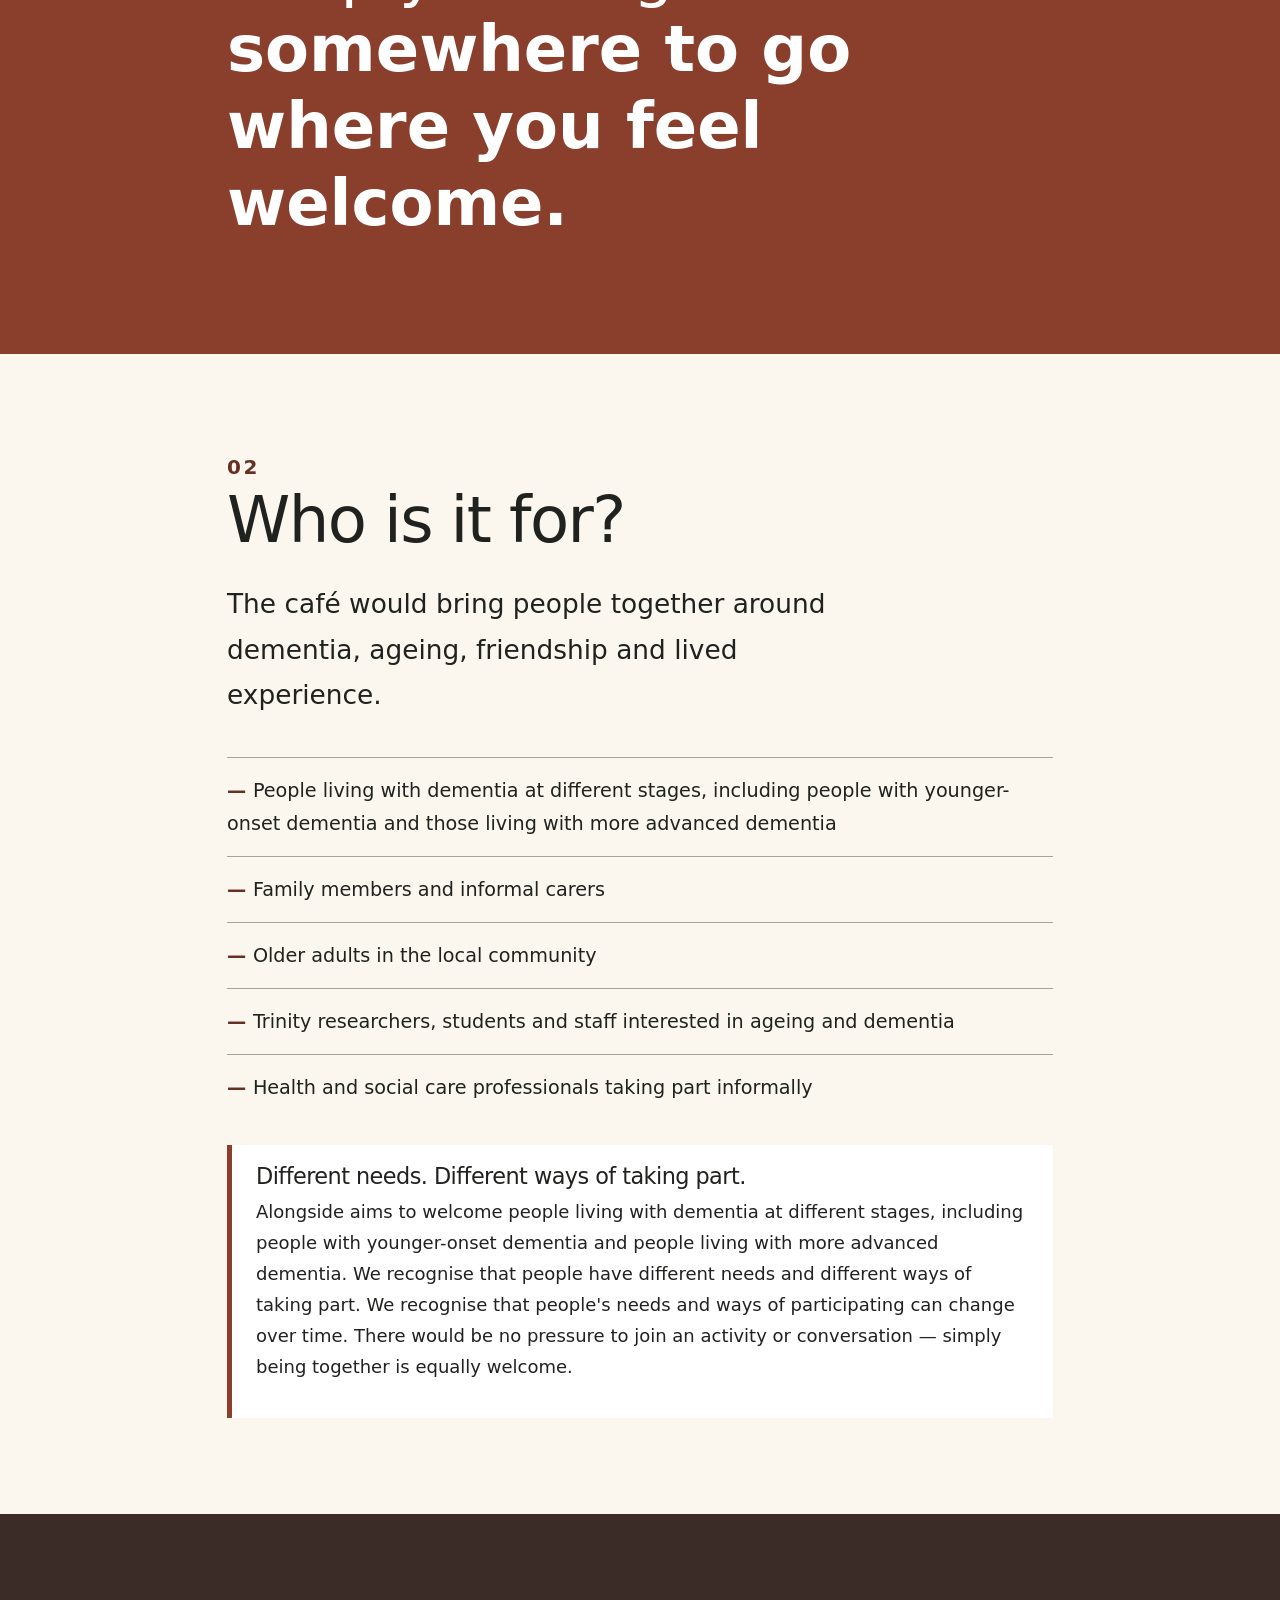
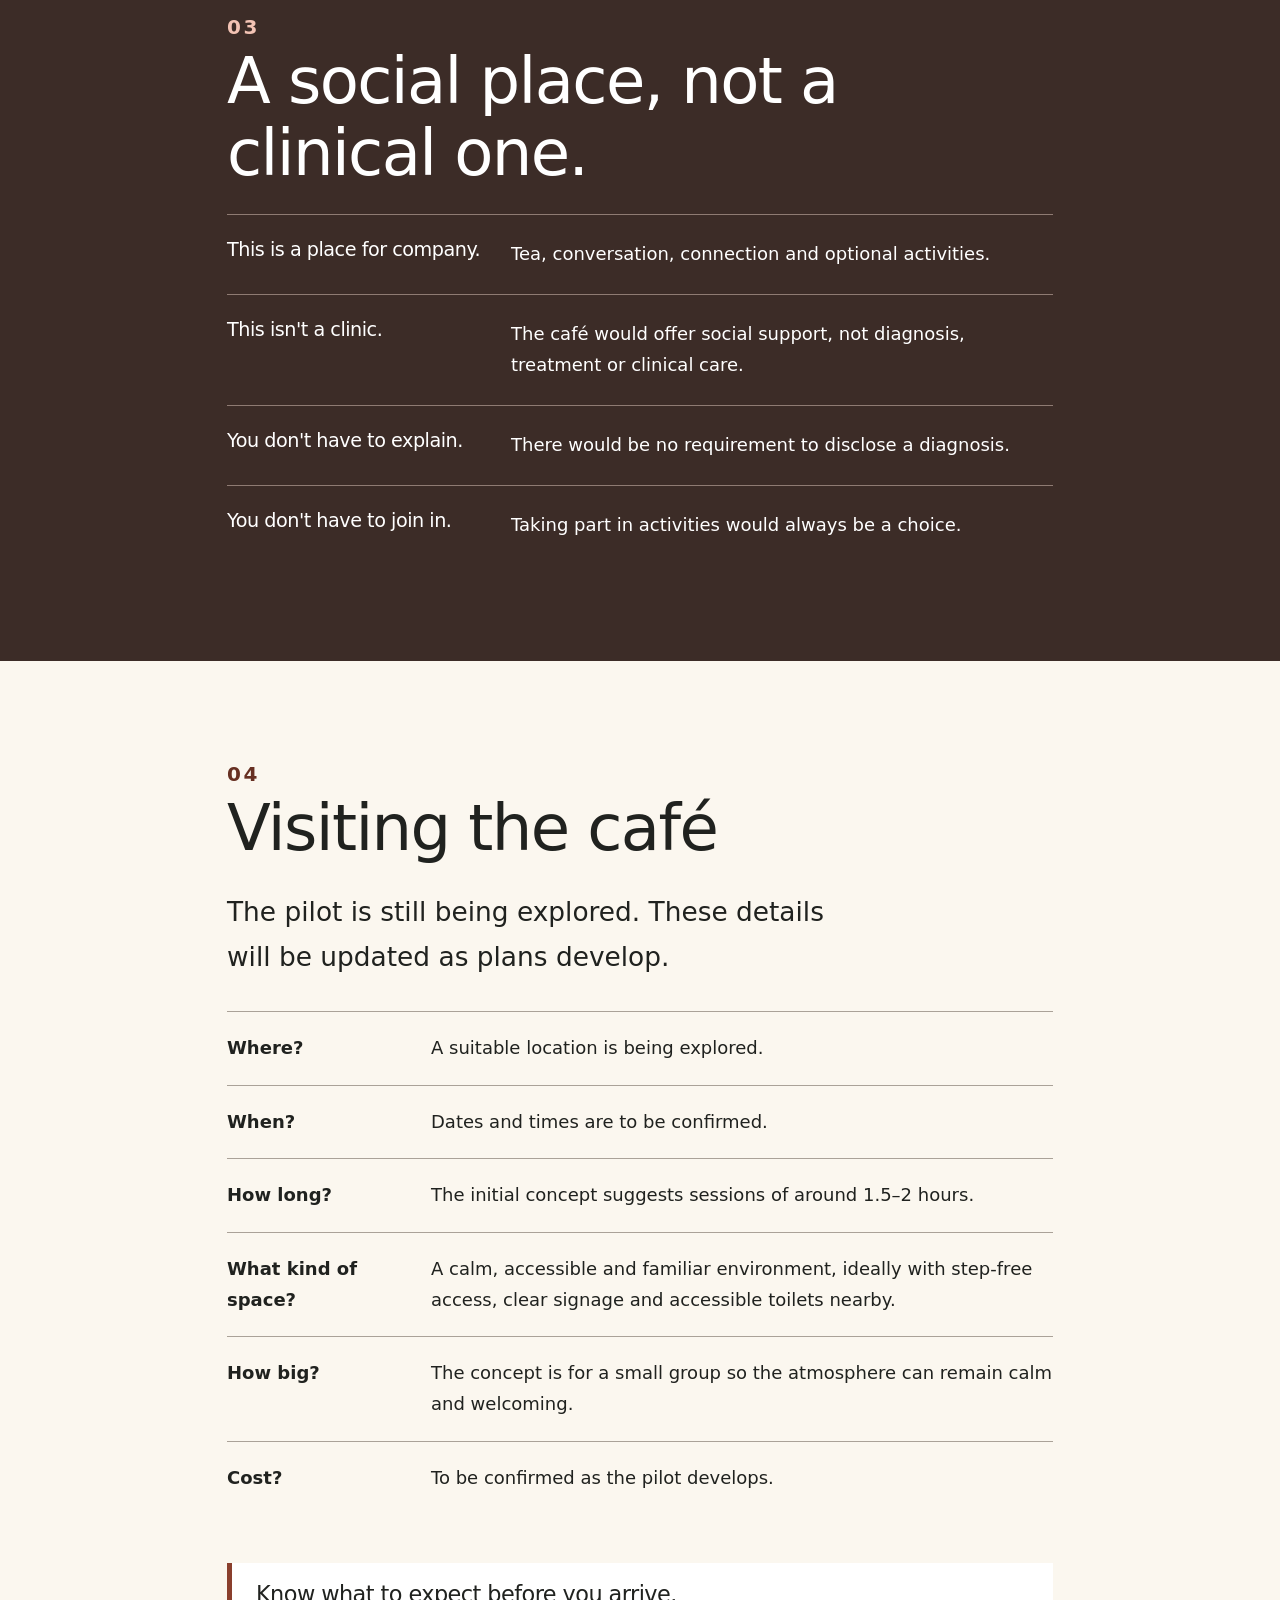
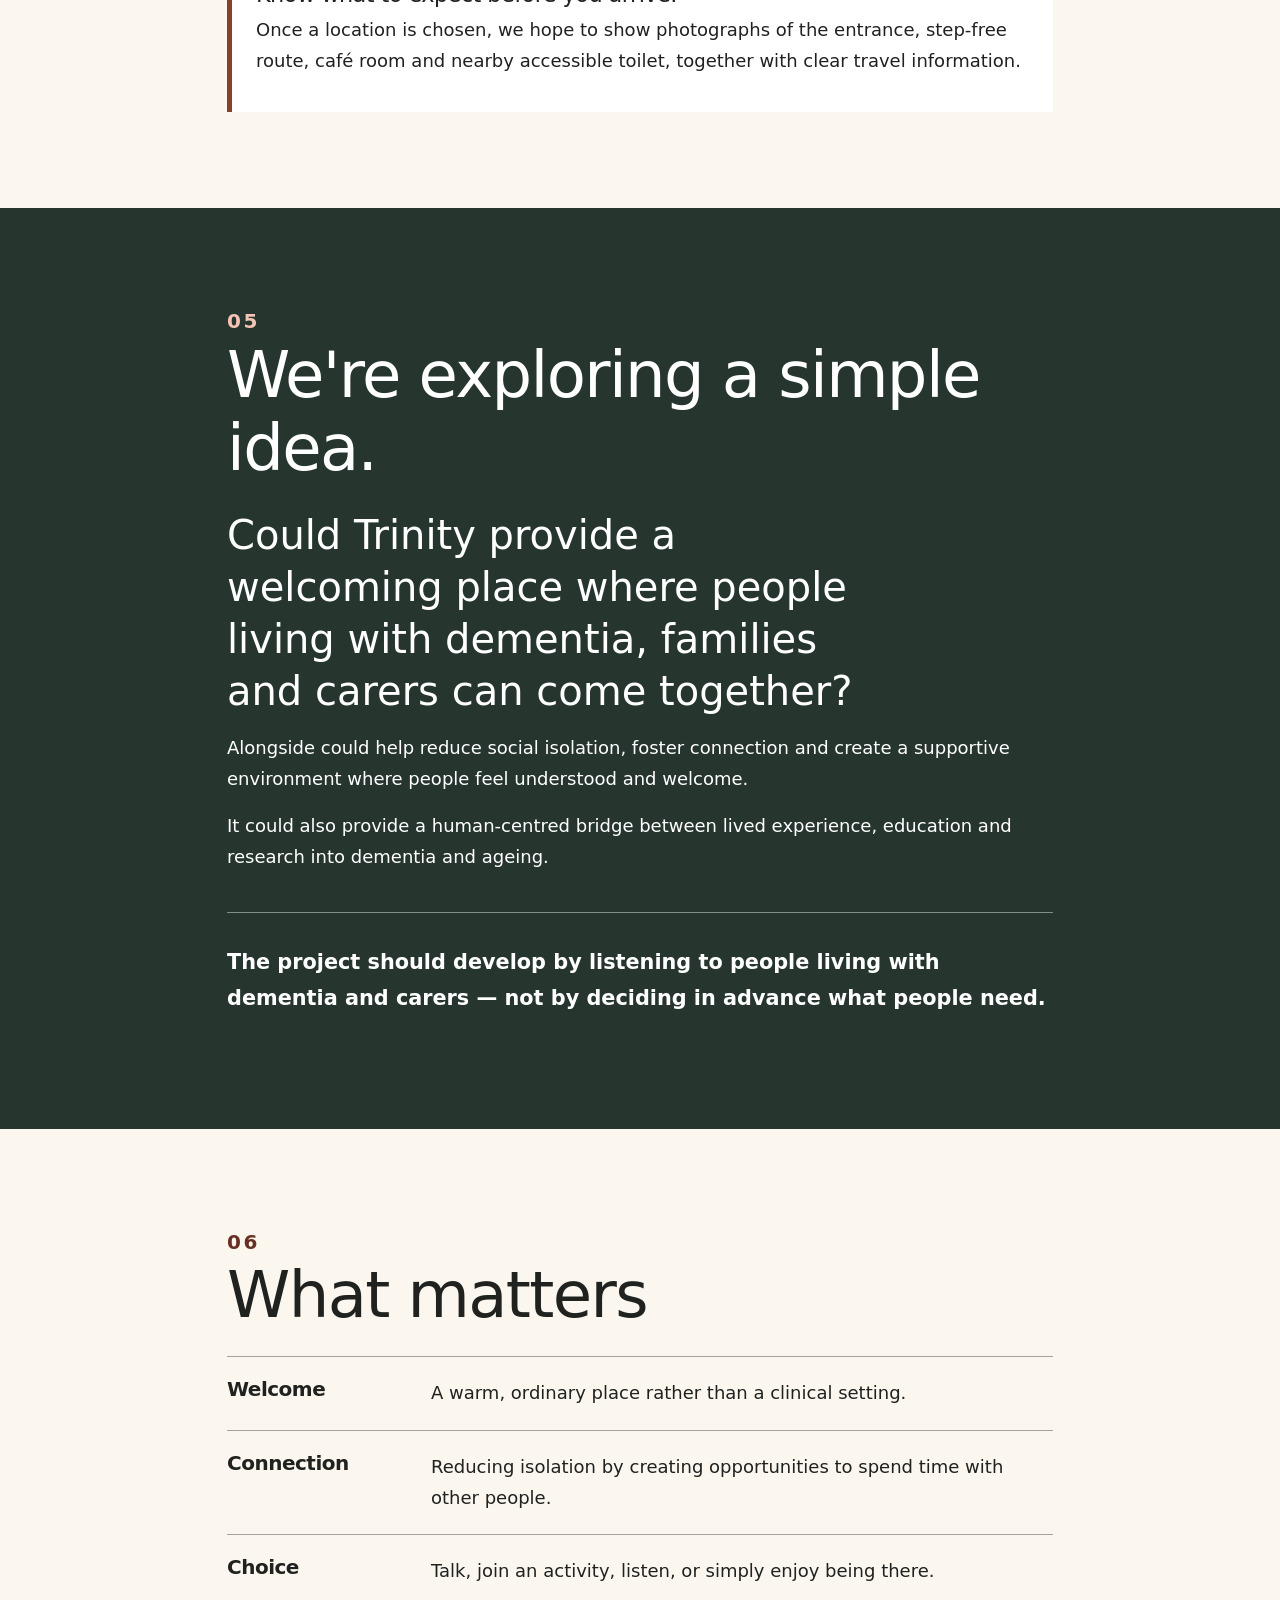
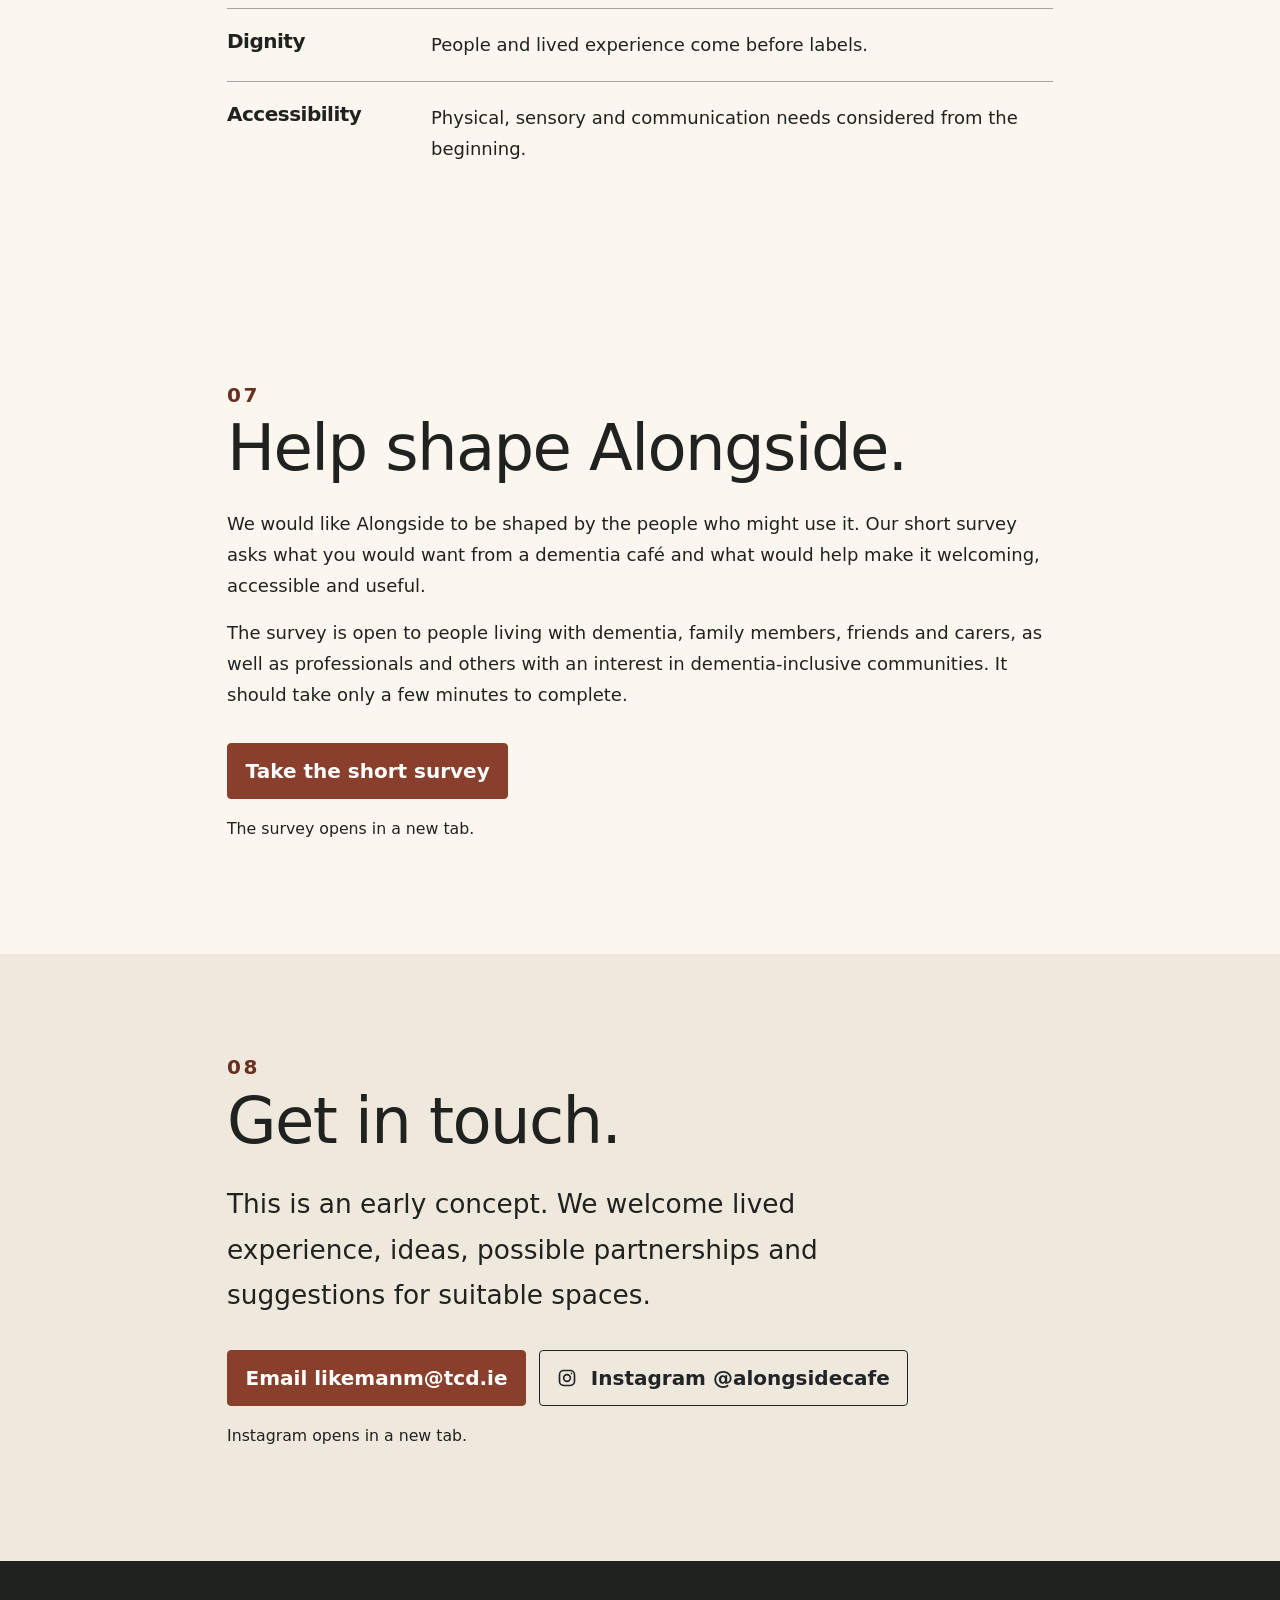
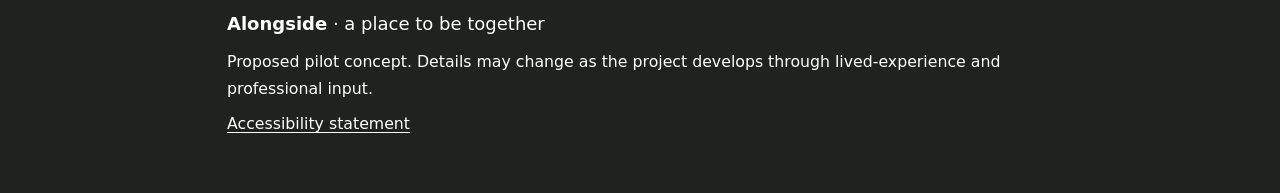
==== commit 4a1540e6: "update Who is it for section" ====
--- a/index.html
+++ b/index.html
@@ -214,7 +214,11 @@
             >
           </p>
           <ul class="people-list">
-            <li>People living with dementia</li>
+            <li>
+              People living with dementia at different stages, including people
+              with younger-onset dementia and those living with more advanced
+              dementia
+            </li>
             <li>Family members and informal carers</li>
             <li>Older adults in the local community</li>
             <li>
@@ -223,6 +227,21 @@
             </li>
             <li>Health and social care professionals taking part informally</li>
           </ul>
+
+          <div class="visit-note mt-4" aria-labelledby="different-needs-title">
+            <h3 id="different-needs-title">
+              Different needs. Different ways of taking part.
+            </h3>
+            <p>
+              Alongside aims to welcome people living with dementia at different
+              stages, including people with younger-onset dementia and people
+              living with more advanced dementia. We recognise that people have
+              different needs and different ways of taking part. We recognise
+              that people's needs and ways of participating can change over
+              time. There would be no pressure to join an activity or
+              conversation — simply being together is equally welcome.
+            </p>
+          </div>
         </div>
       </section>
 
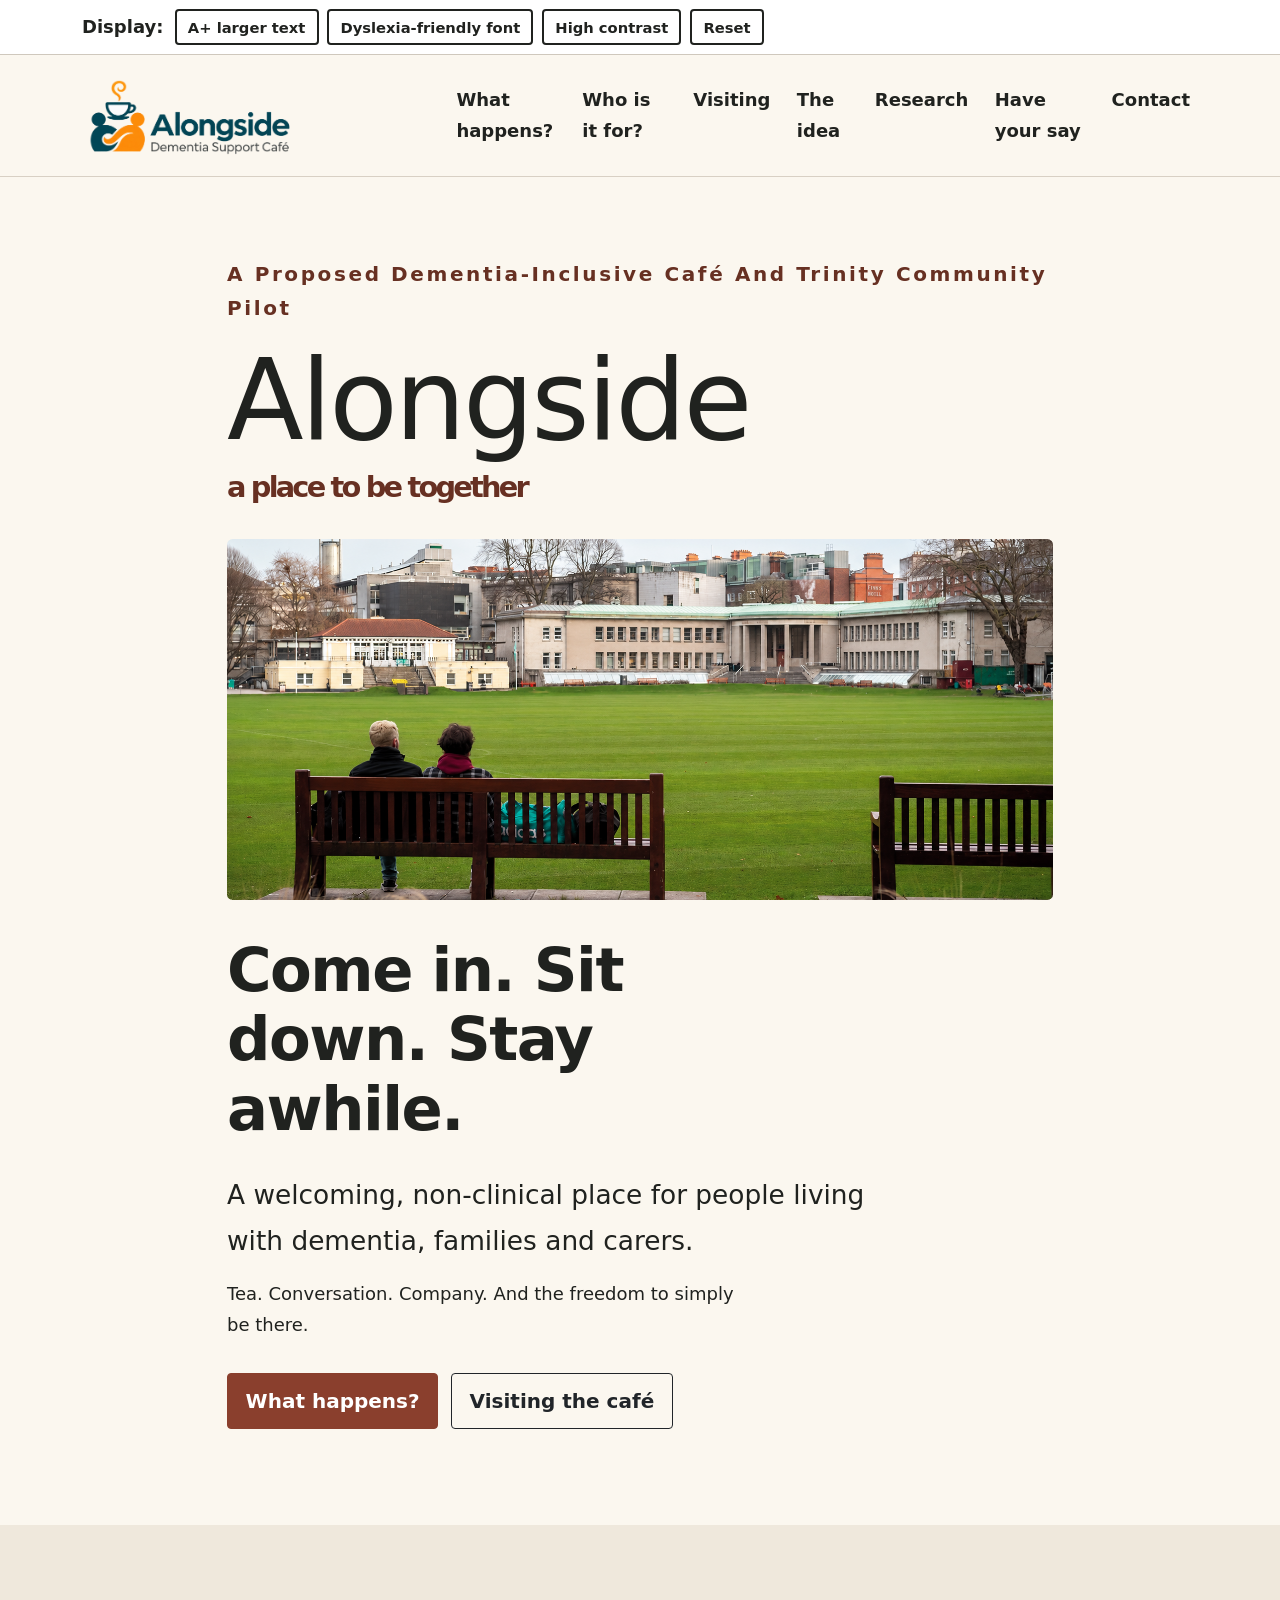
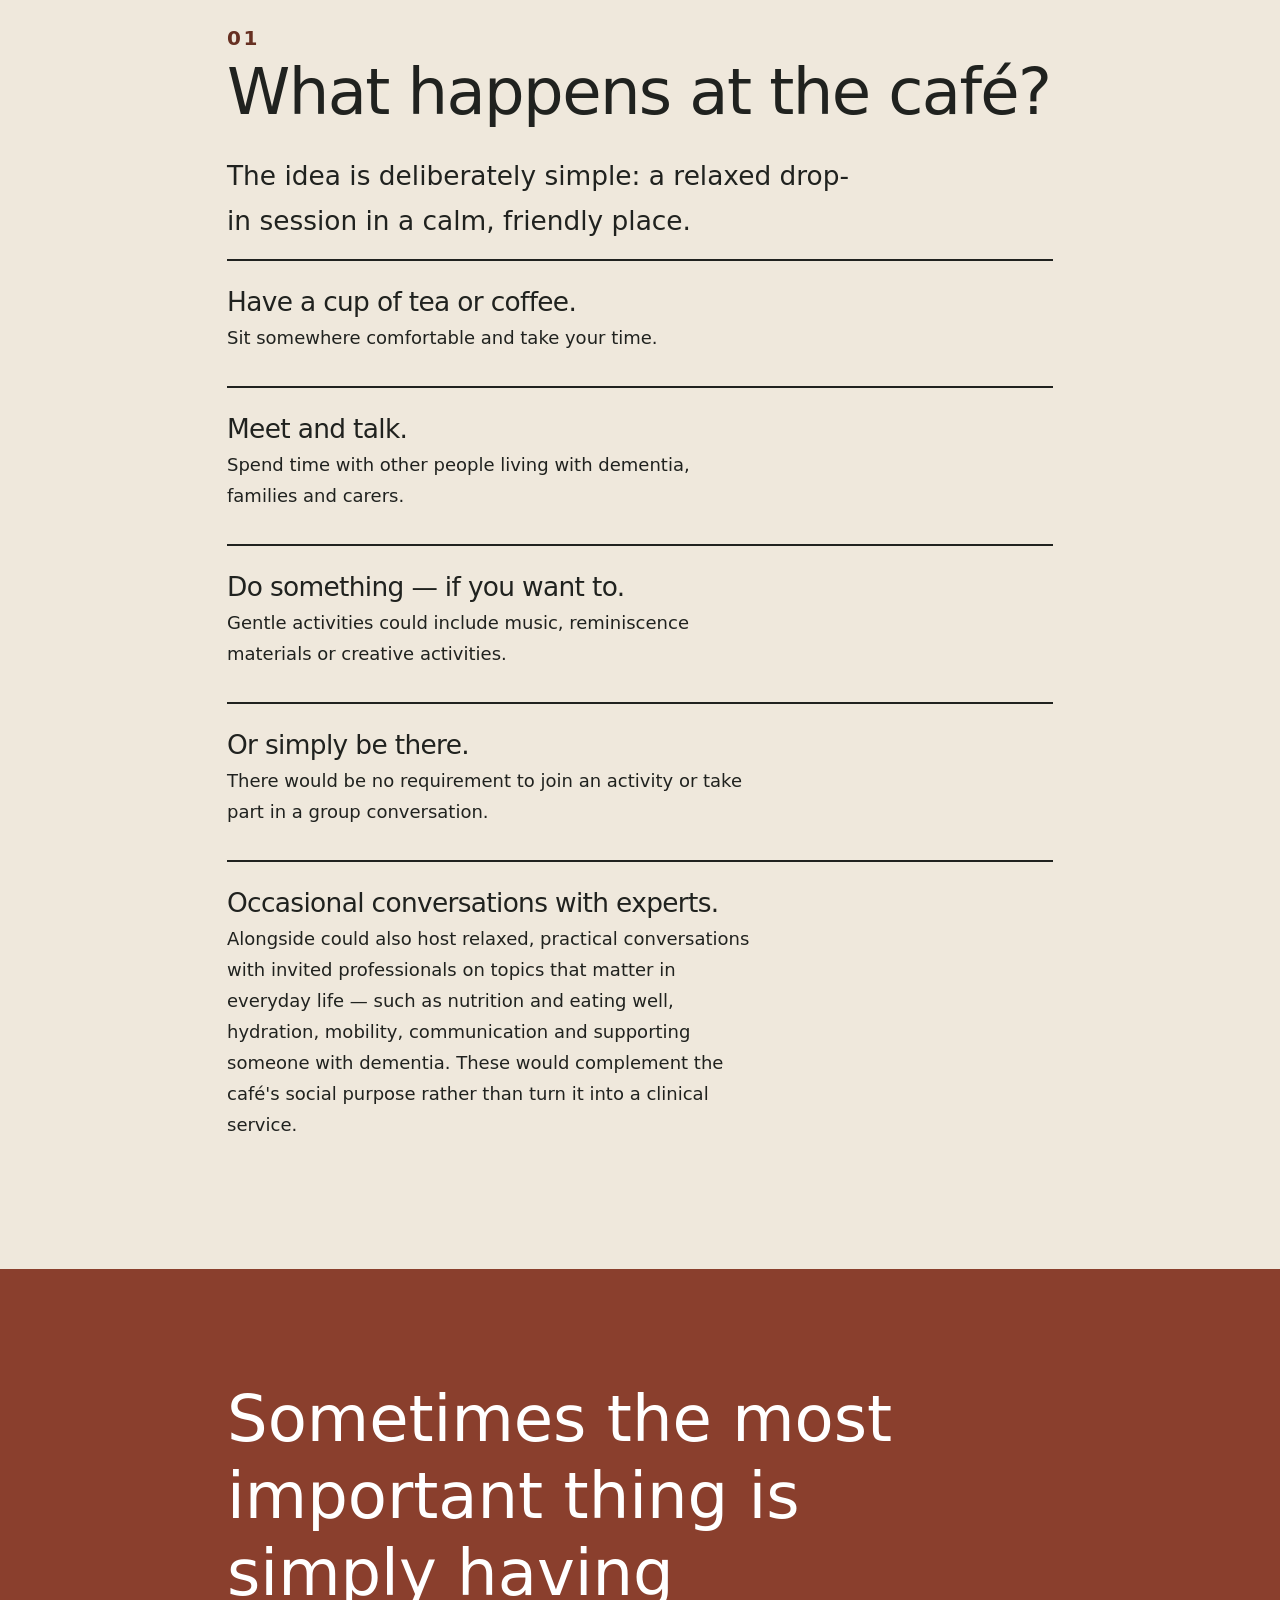
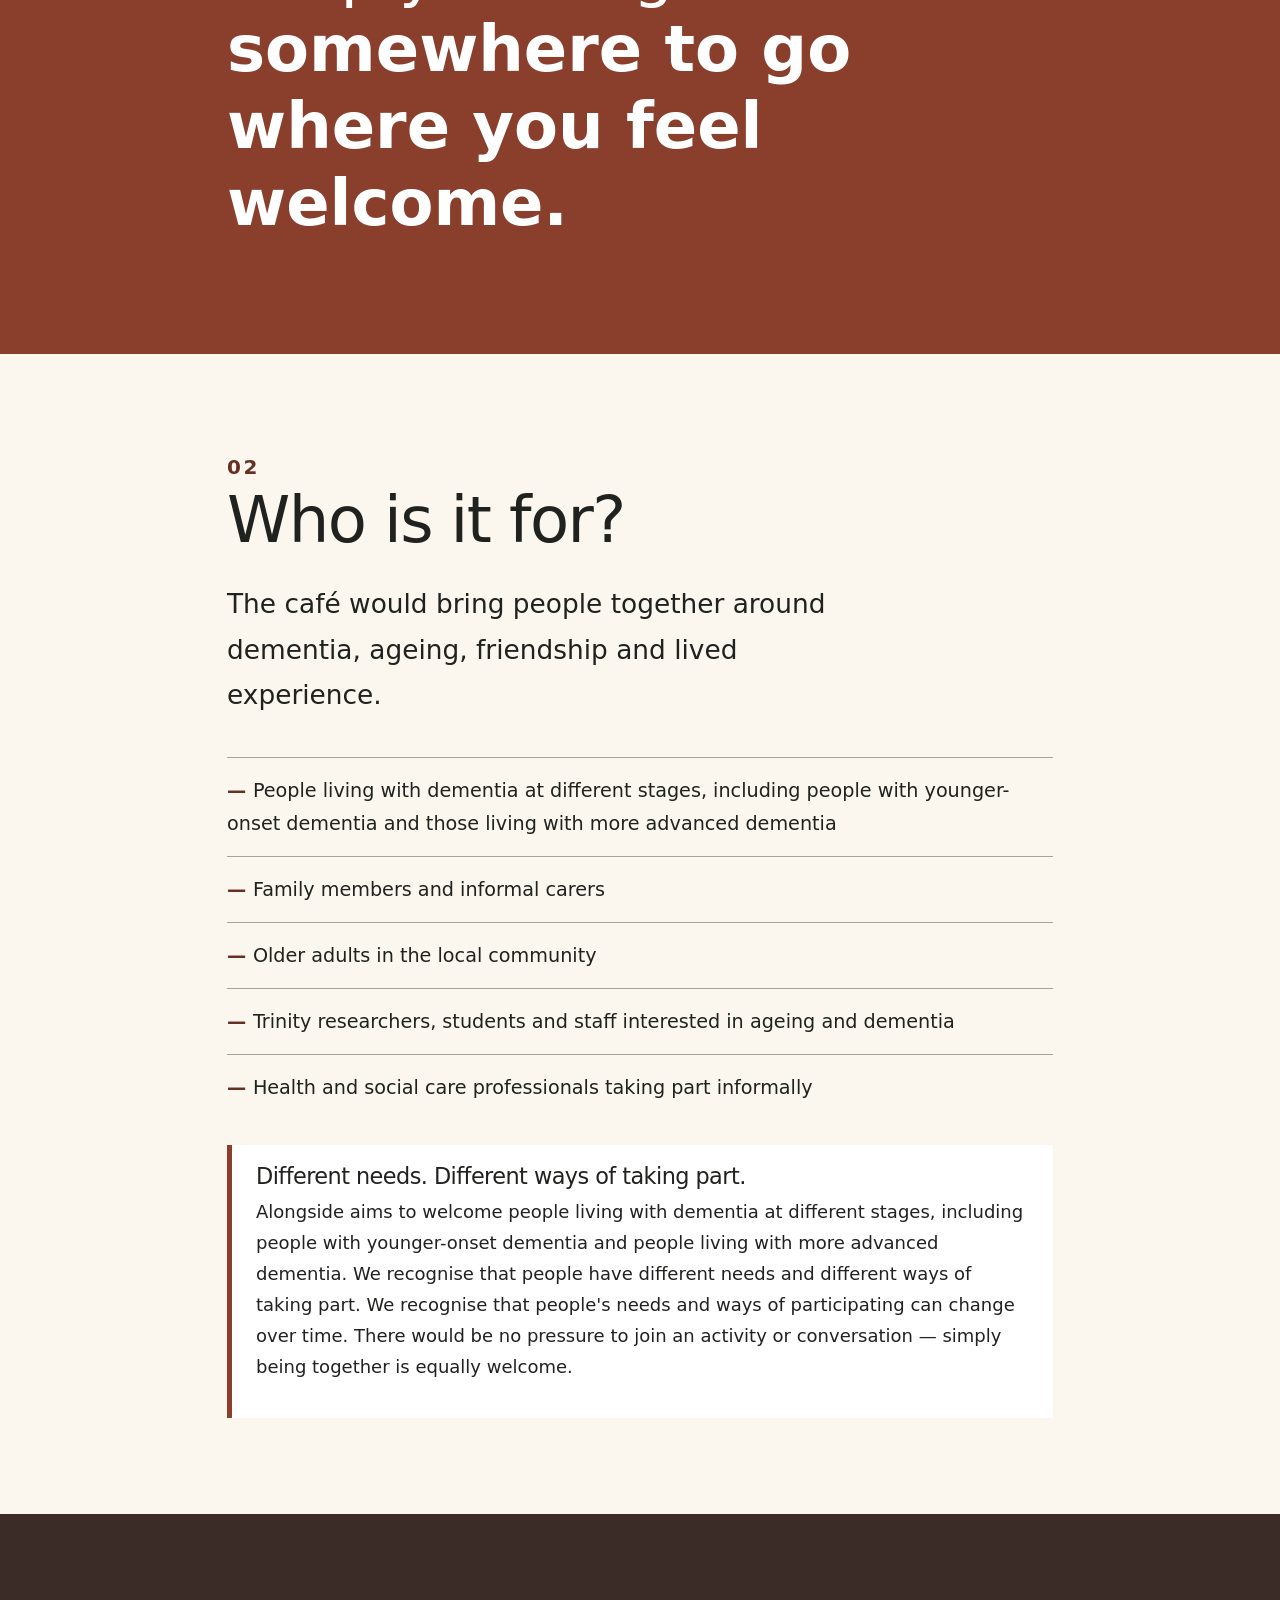
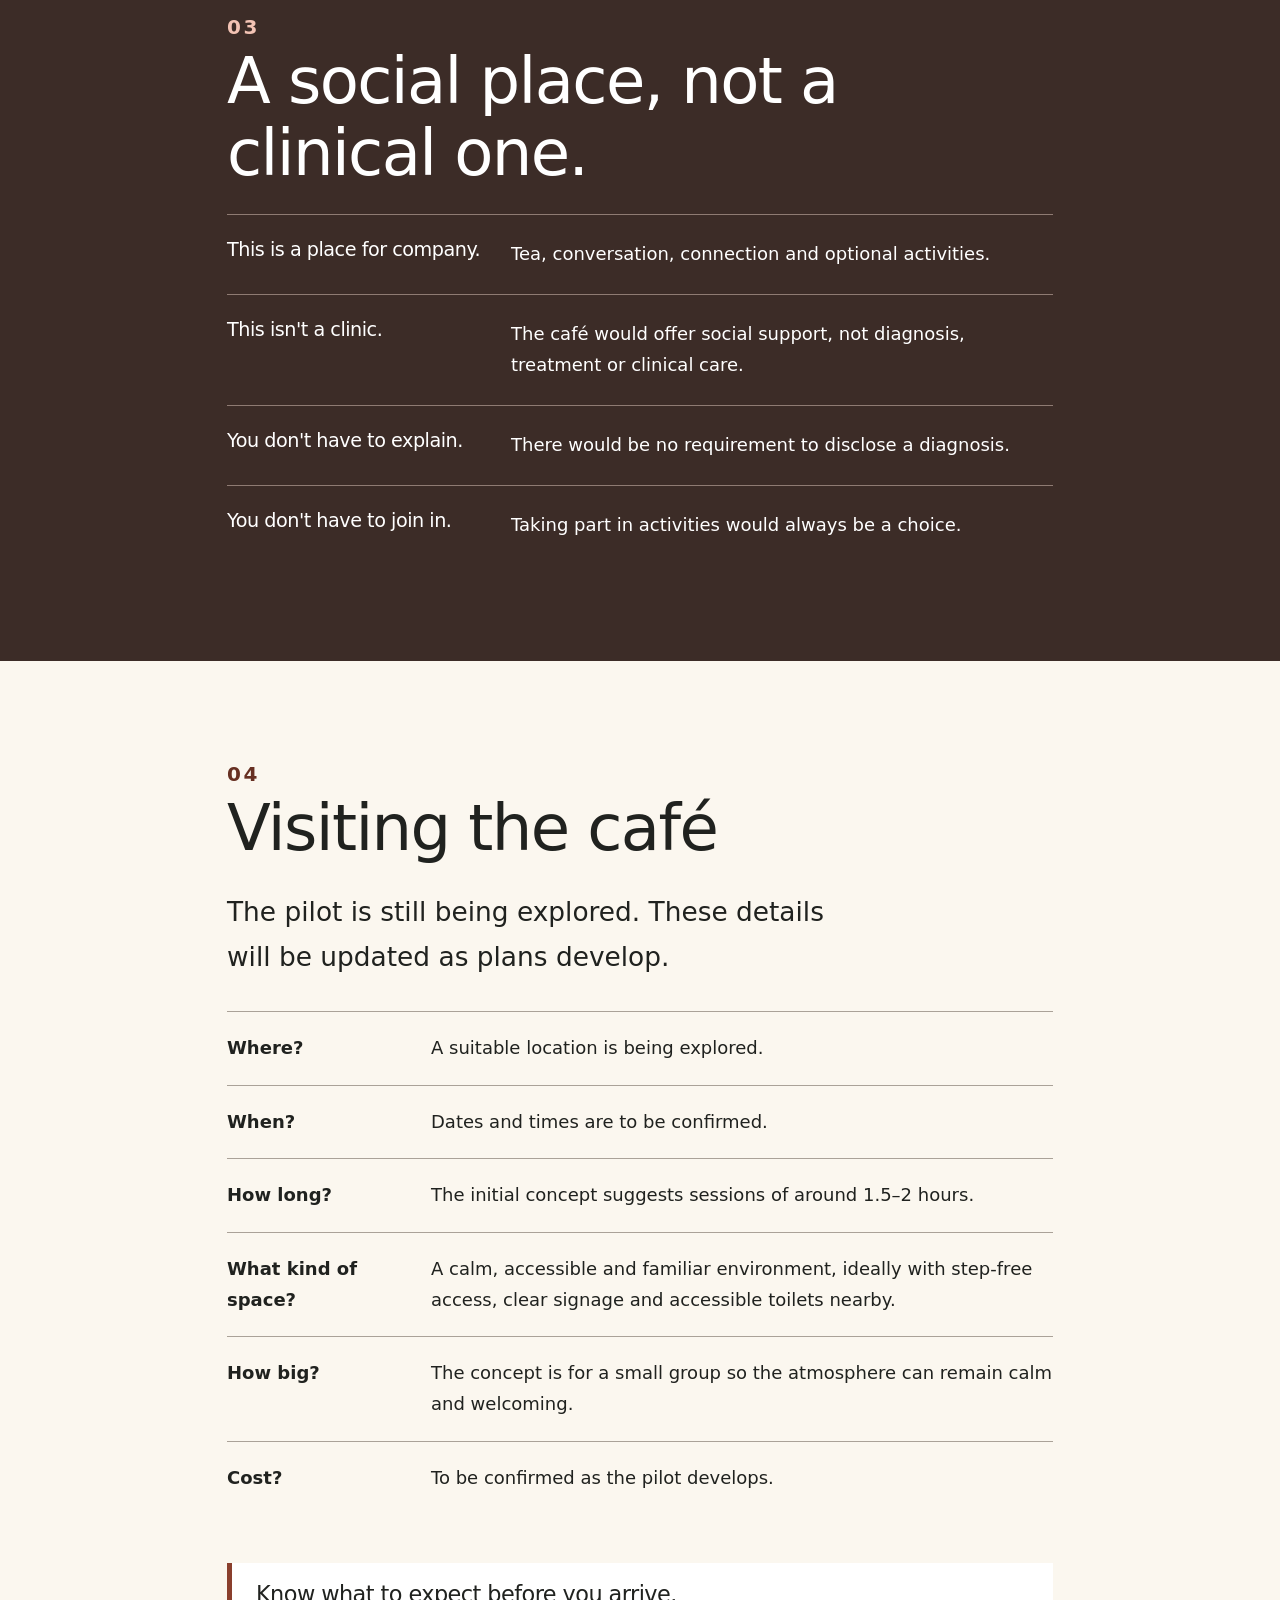
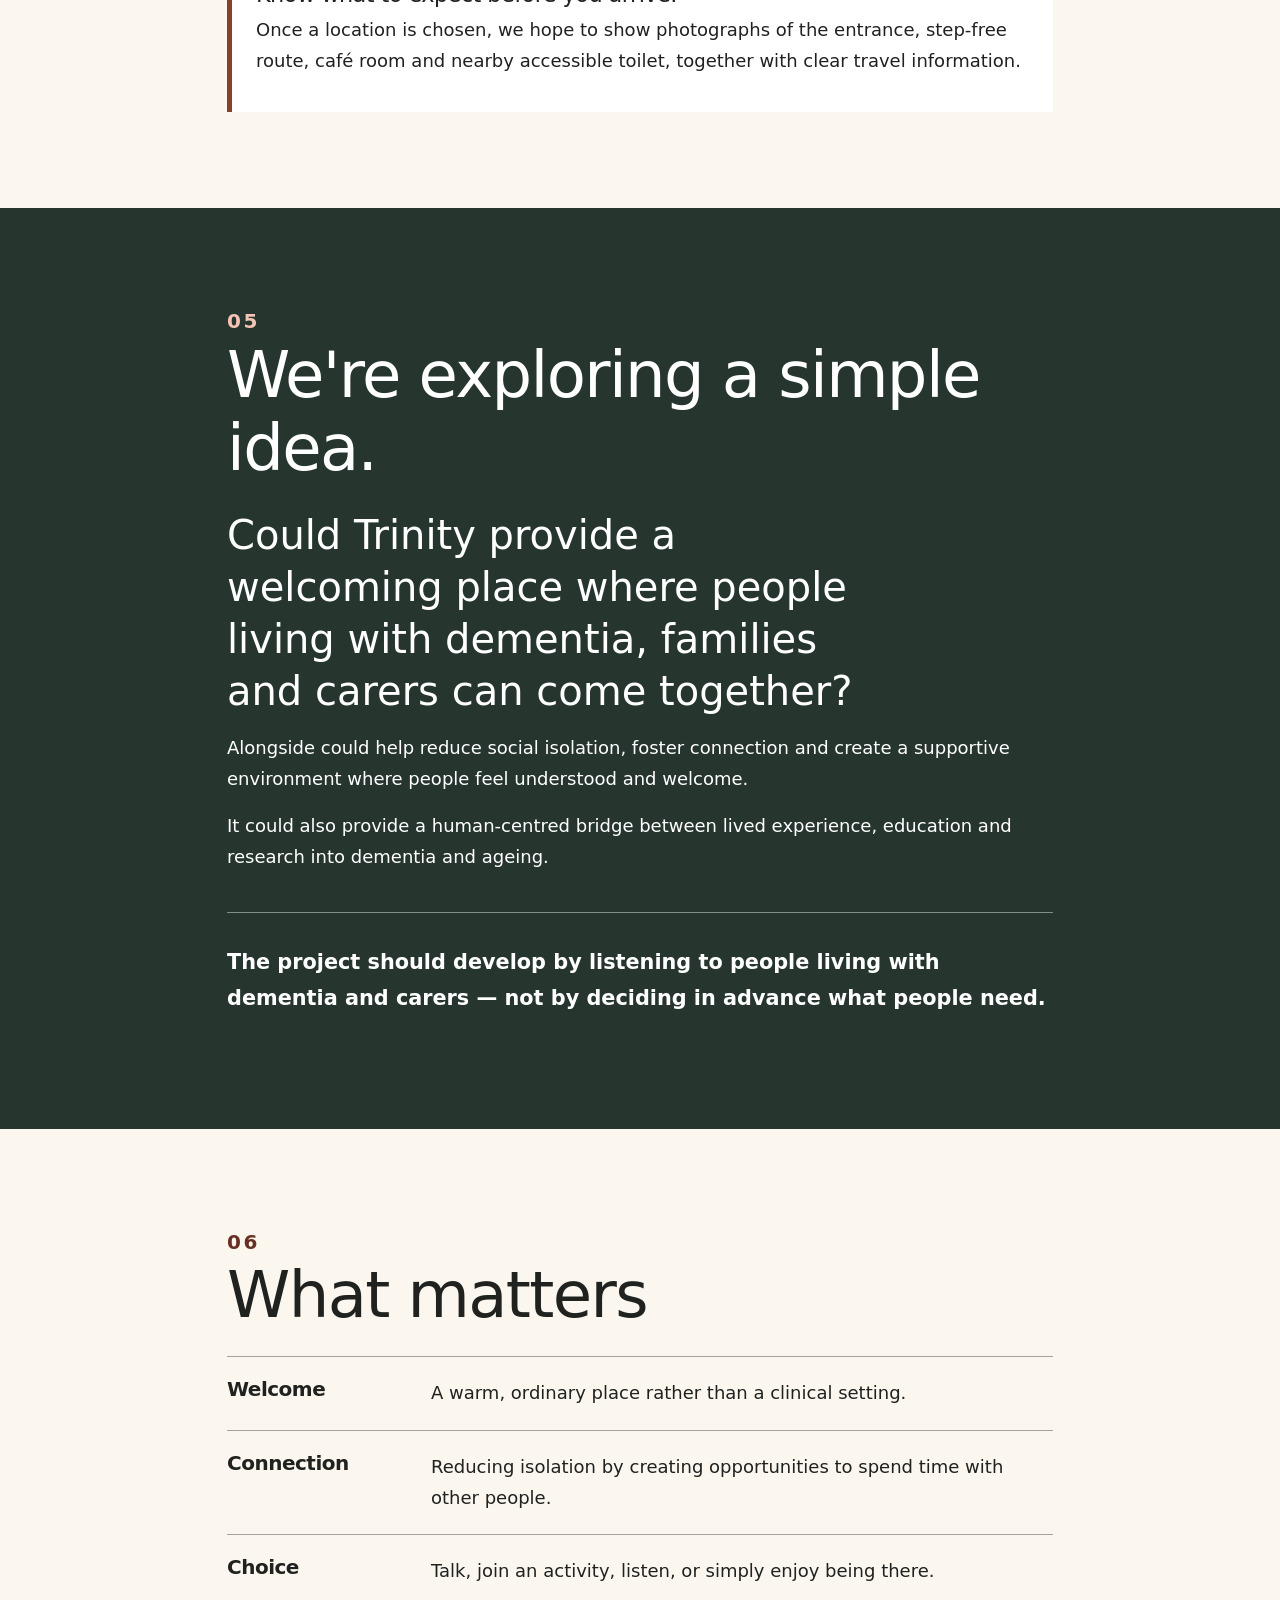
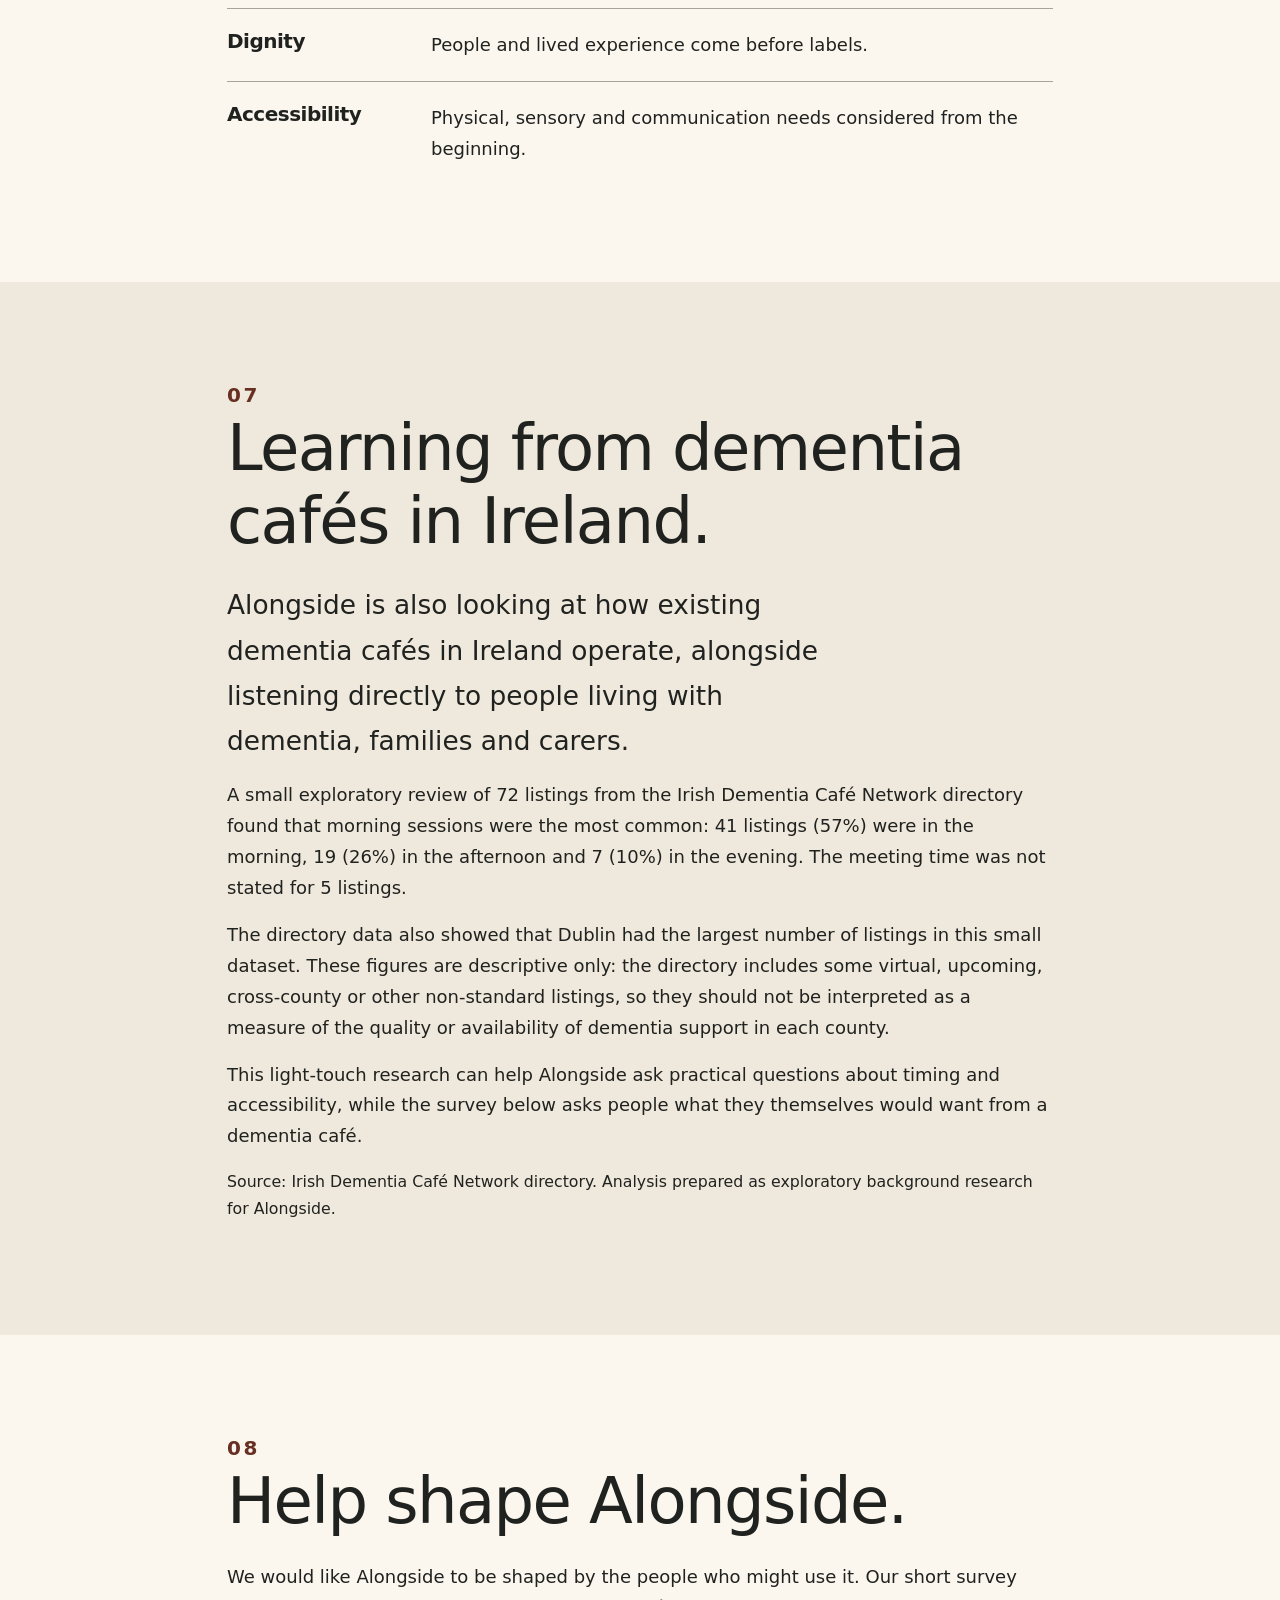
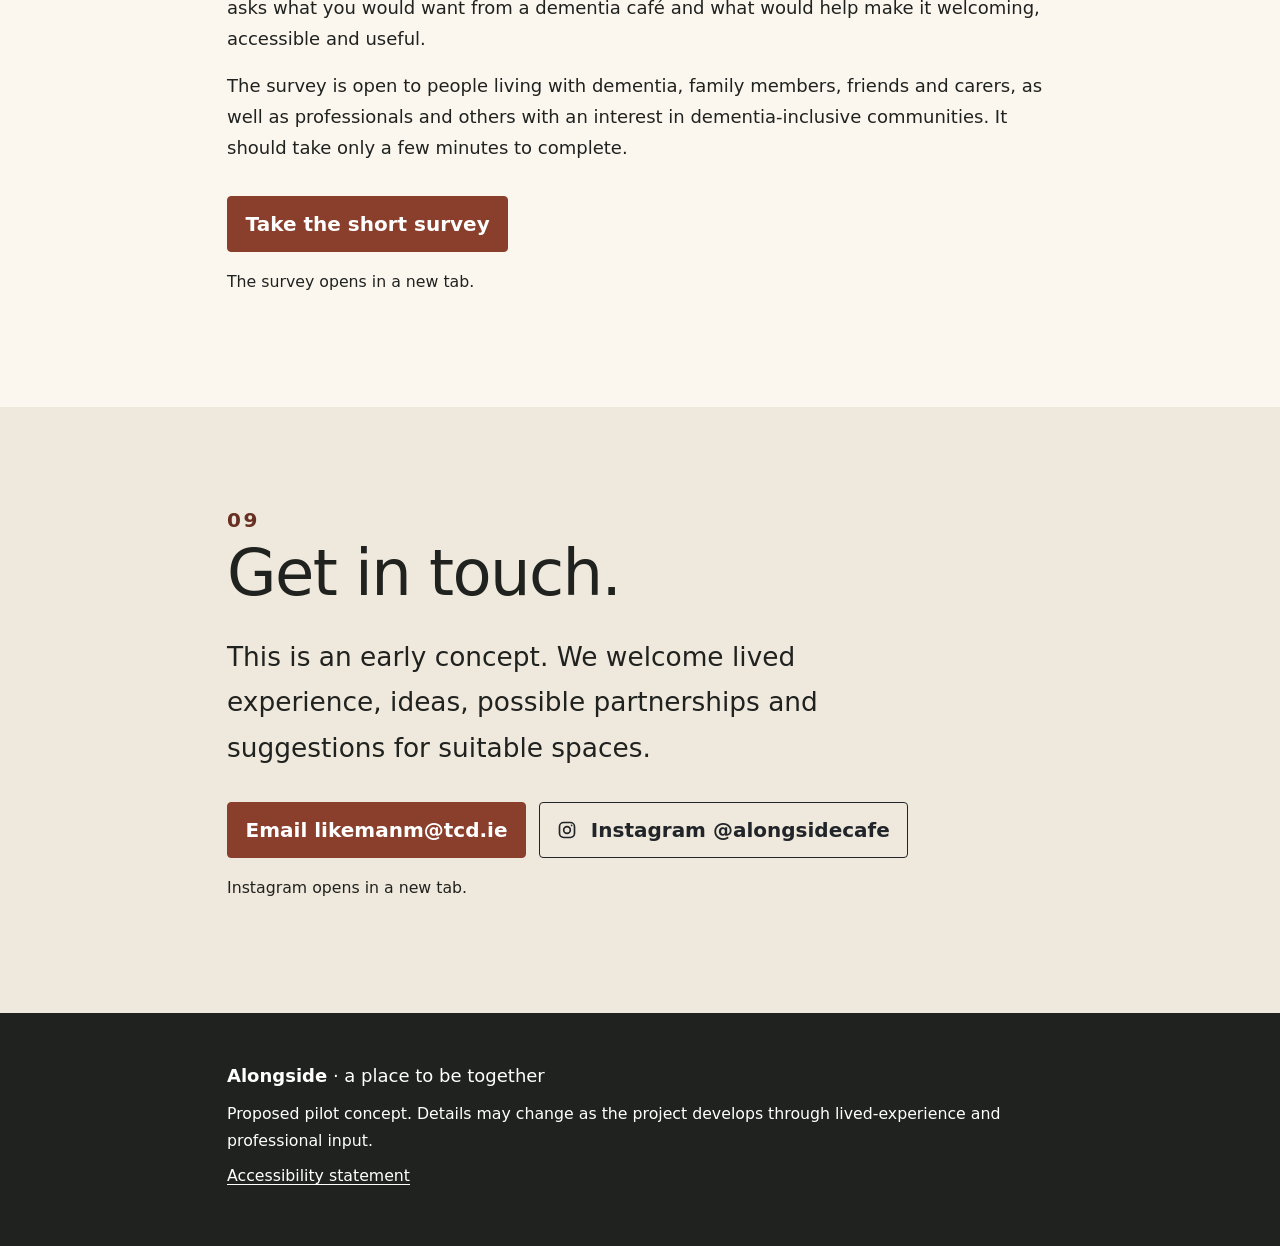
==== commit 7dc29d3e: "added new section Learning from dementia cafés in Ireland" ====
--- a/index.html
+++ b/index.html
@@ -92,6 +92,9 @@
                 <a class="nav-link" href="#idea">The idea</a>
               </li>
               <li class="nav-item">
+                <a class="nav-link" href="#research">Research</a>
+              </li>
+              <li class="nav-item">
                 <a class="nav-link" href="#survey">Have your say</a>
               </li>
               <li class="nav-item">
@@ -396,9 +399,51 @@
         </div>
       </section>
 
+      <section
+        id="research"
+        class="section soft"
+        aria-labelledby="research-title"
+      >
+        <div class="container narrow">
+          <div class="num" aria-hidden="true">07</div>
+          <h2 id="research-title">Learning from dementia cafés in Ireland.</h2>
+          <p>
+            <span class="intro"
+              >Alongside is also looking at how existing dementia cafés in
+              Ireland operate, alongside listening directly to people living
+              with dementia, families and carers.</span
+            >
+          </p>
+          <p>
+            A small exploratory review of 72 listings from the Irish Dementia
+            Café Network directory found that morning sessions were the most
+            common: 41 listings (57%) were in the morning, 19 (26%) in the
+            afternoon and 7 (10%) in the evening. The meeting time was not
+            stated for 5 listings.
+          </p>
+          <p>
+            The directory data also showed that Dublin had the largest number of
+            listings in this small dataset. These figures are descriptive only:
+            the directory includes some virtual, upcoming, cross-county or other
+            non-standard listings, so they should not be interpreted as a
+            measure of the quality or availability of dementia support in each
+            county.
+          </p>
+          <p>
+            This light-touch research can help Alongside ask practical questions
+            about timing and accessibility, while the survey below asks people
+            what they themselves would want from a dementia café.
+          </p>
+          <p class="small">
+            Source: Irish Dementia Café Network directory. Analysis prepared as
+            exploratory background research for Alongside.
+          </p>
+        </div>
+      </section>
+
       <section id="survey" class="section" aria-labelledby="survey-title">
         <div class="container narrow">
-          <div class="num" aria-hidden="true">07</div>
+          <div class="num" aria-hidden="true">08</div>
           <h2 id="survey-title">Help shape Alongside.</h2>
           <p>
             We would like Alongside to be shaped by the people who might use it.
@@ -430,7 +475,7 @@
         aria-labelledby="contact-title"
       >
         <div class="container narrow">
-          <div class="num" aria-hidden="true">08</div>
+          <div class="num" aria-hidden="true">09</div>
           <h2 id="contact-title">Get in touch.</h2>
           <p>
             <span class="intro"
